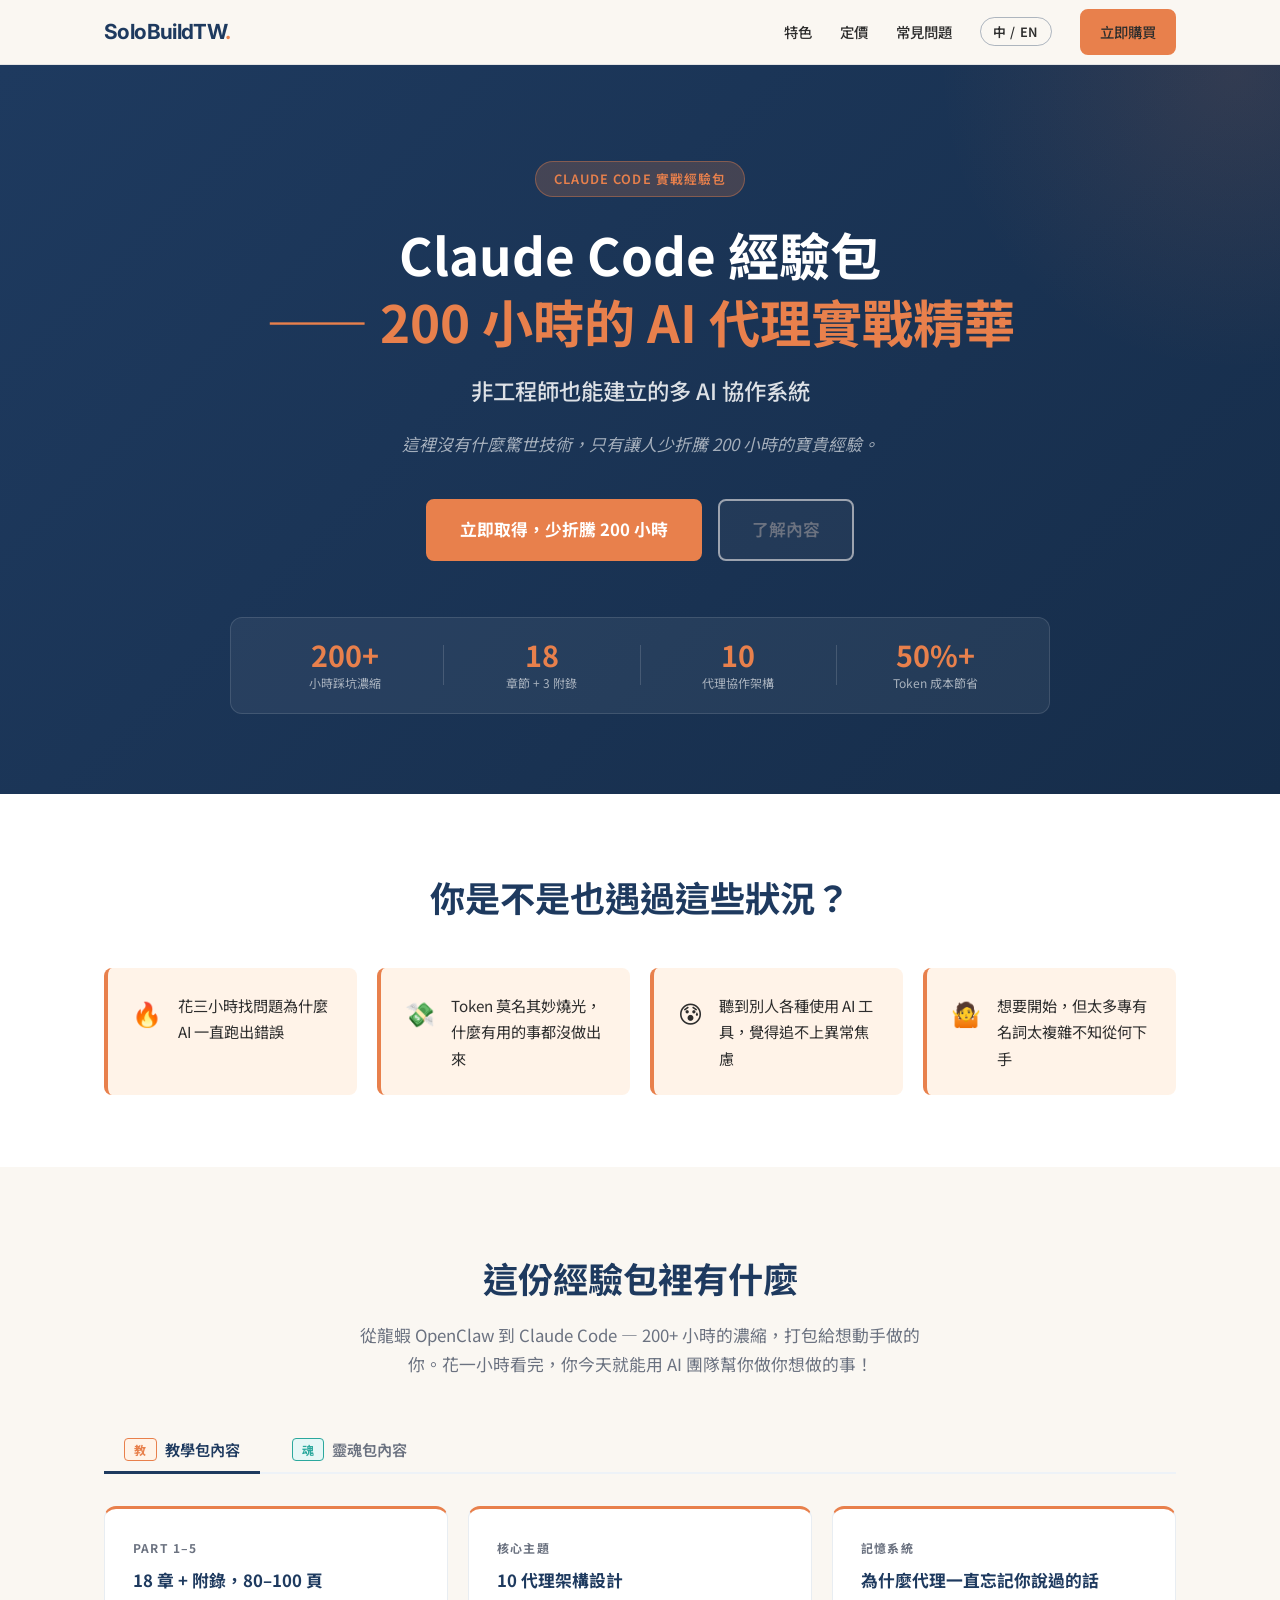
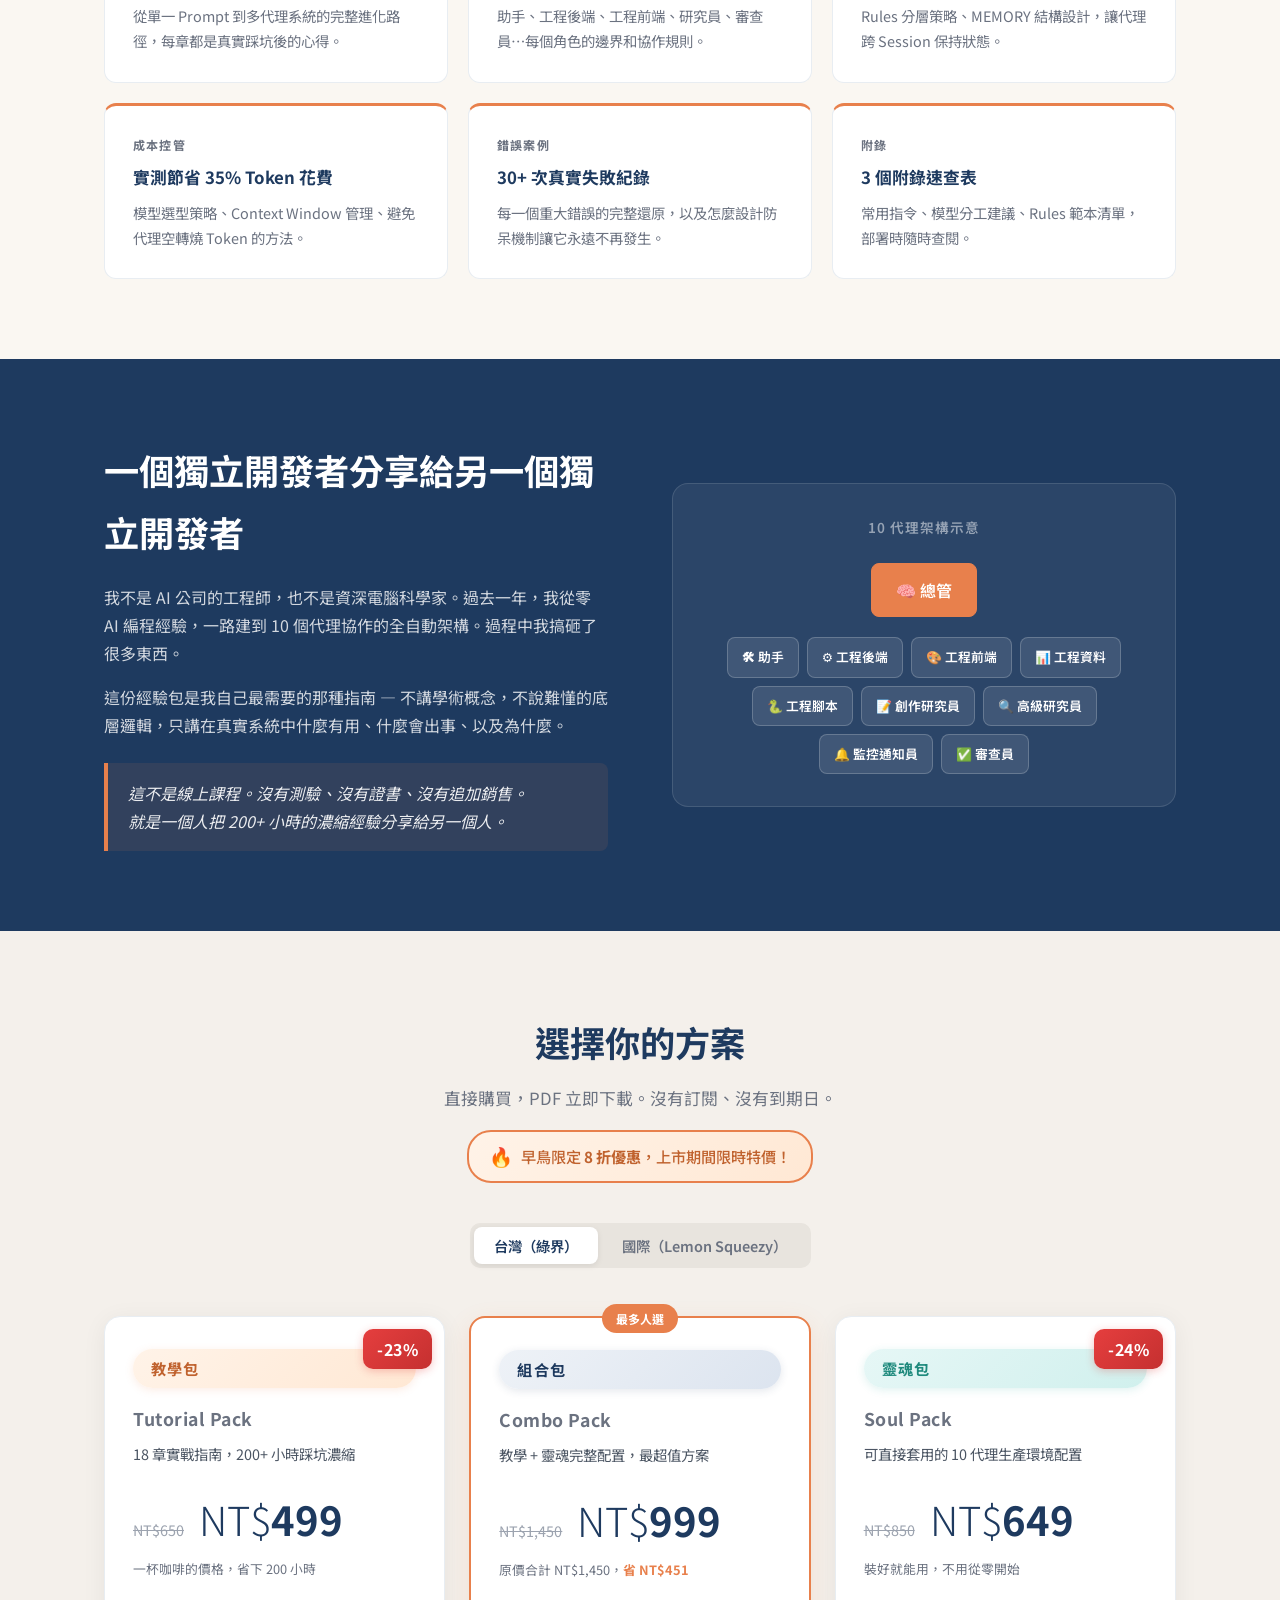
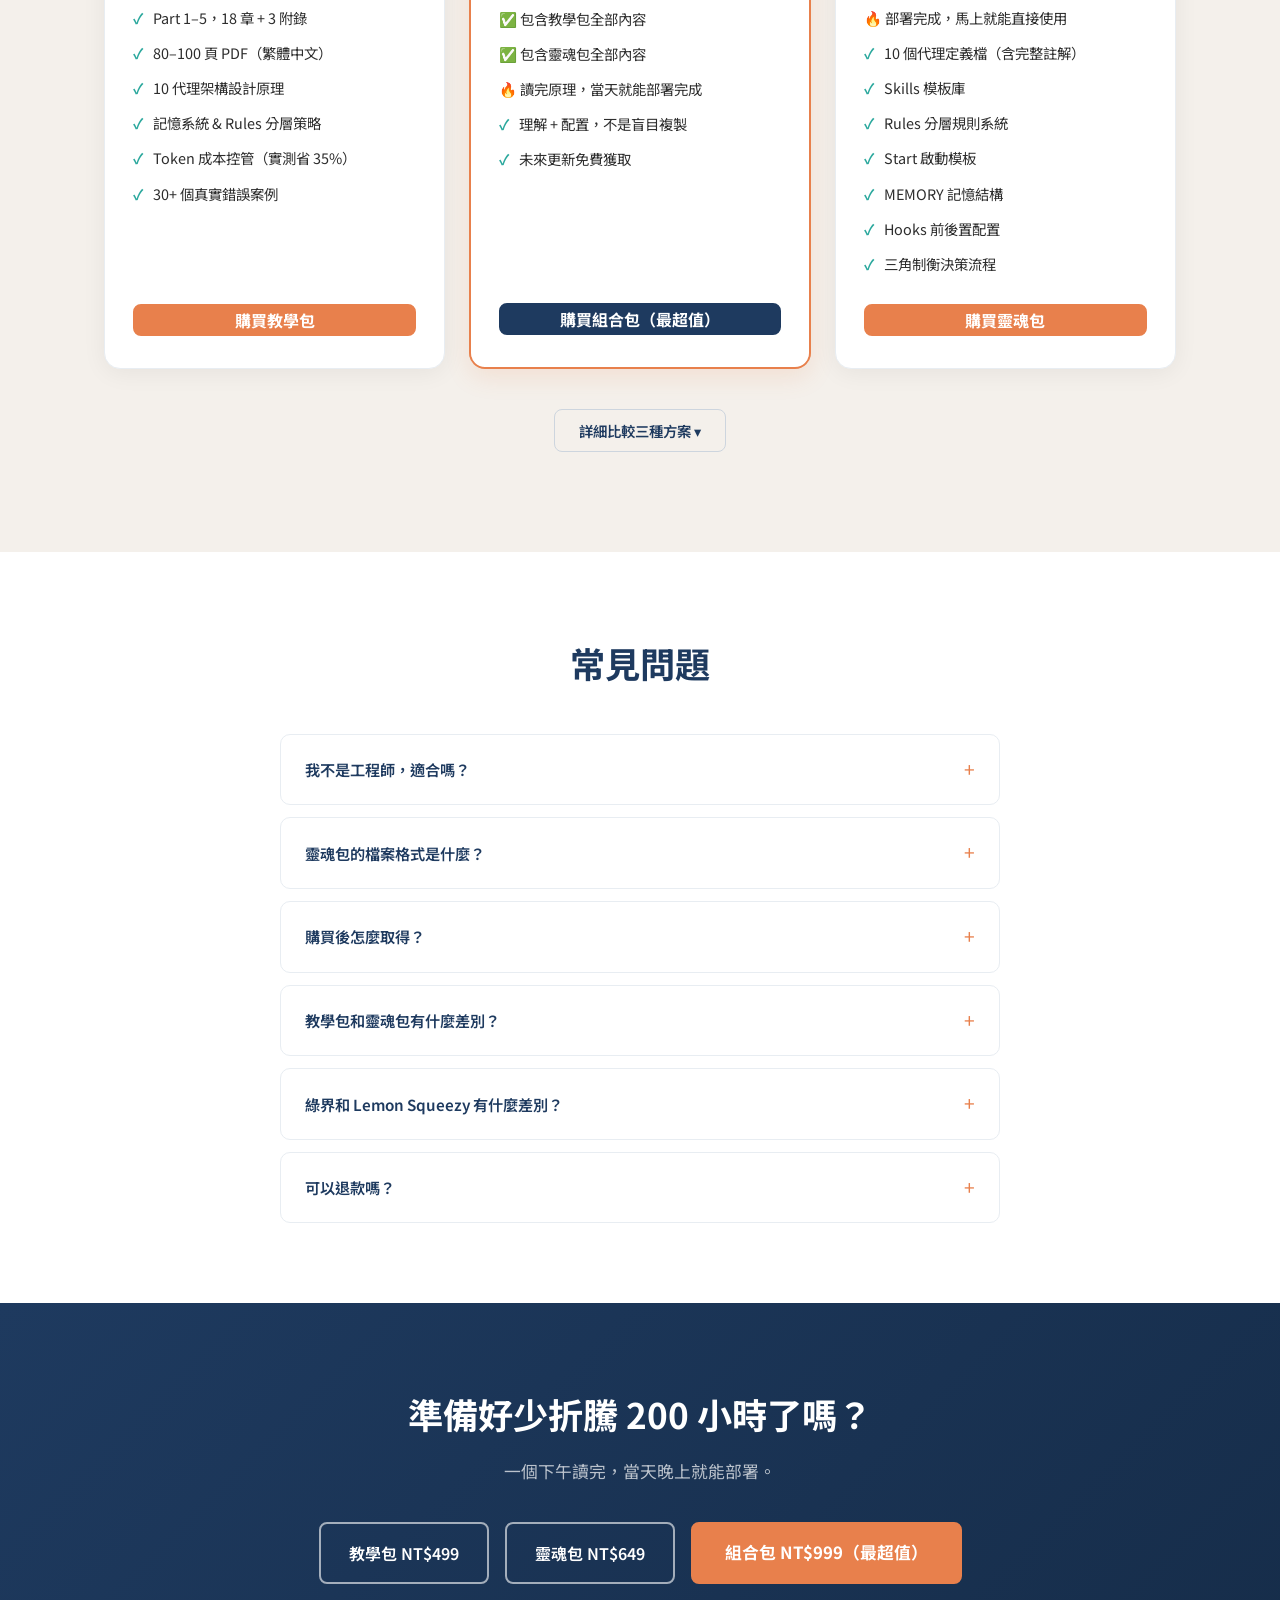
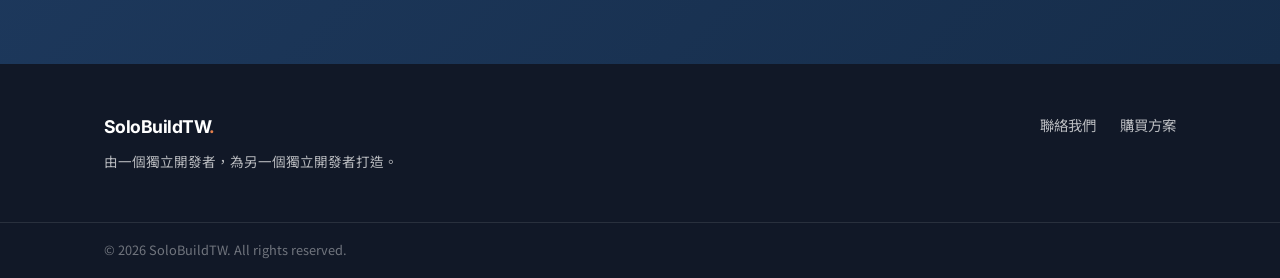
==== index.html @ 6298473a "feat: LP fixes - 10 agents arch, GA4 tracking, thank-you page, email update" ====
<!DOCTYPE html>
<html lang="zh-Hant">
<head>
  <meta charset="UTF-8" />
  <meta name="viewport" content="width=device-width, initial-scale=1.0" />
  <title>Claude Code 經驗包 — SoloBuildTW</title>
  <meta name="description" content="200 小時的 AI 代理實戰精華。非工程師也能建立 10 代理協作系統。早鳥限定：教學包 NT$499 / 靈魂包 NT$649 / 組合包 NT$999。" />
  <meta property="og:title" content="Claude Code 經驗包 — SoloBuildTW" />
  <meta property="og:description" content="200 小時的 AI 代理實戰精華。非工程師也能建立 10 代理協作系統。" />
  <meta property="og:type" content="website" />
  <meta property="og:url" content="https://solobuildtw.github.io/" />
  <meta property="og:locale" content="zh_TW" />
  <link rel="icon" href="data:image/svg+xml,<svg xmlns=%22http://www.w3.org/2000/svg%22 viewBox=%220 0 100 100%22><text y=%22.9em%22 font-size=%2290%22>🧠</text></svg>" />
  <link rel="preconnect" href="https://fonts.googleapis.com" />
  <link rel="preconnect" href="https://fonts.gstatic.com" crossorigin />
  <link href="https://fonts.googleapis.com/css2?family=Noto+Sans+TC:wght@300;400;500;700&family=Inter:wght@400;600;700&display=swap" rel="stylesheet" />
  <link rel="stylesheet" href="style.css" />
  <!-- Google tag (gtag.js) -->
  <script async src="https://www.googletagmanager.com/gtag/js?id=G-MFM38NPEGE"></script>
  <script>
    window.dataLayer = window.dataLayer || [];
    function gtag(){dataLayer.push(arguments);}
    gtag('js', new Date());
    gtag('config', 'G-MFM38NPEGE');
  </script>
</head>
<body>

  <!-- ========== HEADER / NAV ========== -->
  <header class="site-header">
    <div class="container header-inner">
      <a href="#" class="brand-logo">SoloBuildTW</a>
      <nav class="header-nav">
        <a href="#features" data-zh="特色" data-en="Features">特色</a>
        <a href="#pricing" data-zh="定價" data-en="Pricing">定價</a>
        <a href="#faq" data-zh="常見問題" data-en="FAQ">常見問題</a>
        <button class="lang-toggle" data-lang="zh" aria-label="切換語言">中 / EN</button>
        <a href="#pricing" class="btn btn-primary btn-sm" data-zh="立即購買" data-en="Buy Now">立即購買</a>
      </nav>
      <button class="mobile-menu-toggle" aria-label="開啟選單">&#9776;</button>
    </div>
  </header>

  <!-- ========== HERO ========== -->
  <section class="hero">
    <div class="container hero-inner">
      <div class="hero-badge" data-zh="Claude Code 實戰經驗包" data-en="Claude Code Experience Pack">Claude Code 實戰經驗包</div>
      <h1 class="hero-title">
        <span data-zh="Claude Code 經驗包" data-en="Claude Code Experience Pack">Claude Code 經驗包</span><br />
        <span class="accent" data-zh="——&nbsp;200 小時的 AI 代理實戰精華" data-en="——&nbsp;200 Hours of AI Agent Battle-Tested Wisdom">——&nbsp;200 小時的 AI 代理實戰精華</span>
      </h1>
      <p class="hero-subtitle" data-zh="非工程師也能建立的多 AI 協作系統" data-en="Multi-AI Collaboration System Anyone Can Build">非工程師也能建立的多 AI 協作系統</p>
      <p class="hero-tagline">
        <span data-zh-html="這裡沒有什麼驚世技術，<br class=&quot;hide-desktop&quot; />只有讓人少折騰 200 小時的寶貴經驗。" data-en-html="No rocket science here — just 200+ hours of hard-won experience so you don't have to repeat my mistakes.">這裡沒有什麼驚世技術，<br class="hide-desktop" />只有讓人少折騰 200 小時的寶貴經驗。</span>
      </p>
      <div class="hero-cta-group">
        <a href="#pricing" class="btn btn-primary btn-lg" data-zh="立即取得，少折騰 200 小時" data-en="Get It Now, Save 200 Hours">立即取得，少折騰 200 小時</a>
        <a href="#features" class="btn btn-outline btn-lg" data-zh="了解內容" data-en="Learn More">了解內容</a>
      </div>
      <div class="hero-social-proof">
        <div class="stat-item"><span class="stat-num">200+</span><span class="stat-label" data-zh="小時踩坑濃縮" data-en="Hours of Hard-Won Experience">小時踩坑濃縮</span></div>
        <div class="stat-divider"></div>
        <div class="stat-item"><span class="stat-num">18</span><span class="stat-label" data-zh="章節 + 3 附錄" data-en="Chapters + 3 Appendices">章節 + 3 附錄</span></div>
        <div class="stat-divider"></div>
        <div class="stat-item"><span class="stat-num">10</span><span class="stat-label" data-zh="代理協作架構" data-en="Agent Collaboration Architecture">代理協作架構</span></div>
        <div class="stat-divider"></div>
        <div class="stat-item"><span class="stat-num">50%+</span><span class="stat-label" data-zh="Token 成本節省" data-en="Token Cost Savings">Token 成本節省</span></div>
      </div>
    </div>
  </section>

  <!-- ========== PAIN POINTS ========== -->
  <section class="pain-points">
    <div class="container">
      <h2 class="section-title" data-zh="你是不是也遇過這些狀況？" data-en="Sound familiar?">你是不是也遇過這些狀況？</h2>
      <div class="pain-grid">
        <div class="pain-card">
          <div class="pain-icon">🔥</div>
          <p data-zh="花三小時找問題為什麼 AI 一直跑出錯誤" data-en="Spent 3 hours debugging why AI keeps throwing errors">花三小時找問題為什麼 AI 一直跑出錯誤</p>
        </div>
        <div class="pain-card">
          <div class="pain-icon">💸</div>
          <p data-zh="Token 莫名其妙燒光，什麼有用的事都沒做出來" data-en="Burned through tokens with nothing useful to show for it">Token 莫名其妙燒光，什麼有用的事都沒做出來</p>
        </div>
        <div class="pain-card">
          <div class="pain-icon">😰</div>
          <p data-zh="聽到別人各種使用 AI 工具，覺得追不上異常焦慮" data-en="Seeing everyone using AI tools and feeling anxiously left behind">聽到別人各種使用 AI 工具，覺得追不上異常焦慮</p>
        </div>
        <div class="pain-card">
          <div class="pain-icon">🤷</div>
          <p data-zh="想要開始，但太多專有名詞太複雜不知從何下手" data-en="Want to start, but too many jargons — don't know where to begin">想要開始，但太多專有名詞太複雜不知從何下手</p>
        </div>
      </div>
    </div>
  </section>

  <!-- ========== FEATURES ========== -->
  <section class="features" id="features">
    <div class="container">
      <div class="section-header">
        <h2 class="section-title" data-zh="這份經驗包裡有什麼" data-en="What's Inside">這份經驗包裡有什麼</h2>
        <p class="section-desc">
          <span data-zh-html="從龍蝦 OpenClaw 到 Claude Code — 200+ 小時的濃縮，打包給想動手做的你。花一小時看完，你今天就能用 AI 團隊幫你做你想做的事！" data-en-html="From OpenClaw to Claude Code — 200+ hours condensed for builders like you. Read it in an hour, deploy your AI team today!">從龍蝦 OpenClaw 到 Claude Code — 200+ 小時的濃縮，打包給想動手做的你。花一小時看完，你今天就能用 AI 團隊幫你做你想做的事！</span>
        </p>
      </div>

      <div class="features-tabs">
        <div class="tab-nav">
          <button class="tab-btn active" data-tab="tutorial">
            <span class="tag tag-tutorial" data-zh="教" data-en="T">教</span> <span data-zh="教學包內容" data-en="Tutorial Pack Contents">教學包內容</span>
          </button>
          <button class="tab-btn" data-tab="soul">
            <span class="tag tag-soul" data-zh="魂" data-en="S">魂</span> <span data-zh="靈魂包內容" data-en="Soul Pack Contents">靈魂包內容</span>
          </button>
        </div>

        <div class="tab-content active" id="tab-tutorial">
          <div class="features-grid">
            <div class="feature-card">
              <div class="feature-num" data-zh="Part 1–5" data-en="Part 1–5">Part 1–5</div>
              <h3 data-zh="18 章 + 附錄，80–100 頁" data-en="18 Chapters + Appendices, 80–100 Pages">18 章 + 附錄，80–100 頁</h3>
              <p data-zh="從單一 Prompt 到多代理系統的完整進化路徑，每章都是真實踩坑後的心得。" data-en="Complete evolution from single prompts to multi-agent systems. Every chapter is a real lesson learned.">從單一 Prompt 到多代理系統的完整進化路徑，每章都是真實踩坑後的心得。</p>
            </div>
            <div class="feature-card">
              <div class="feature-num" data-zh="核心主題" data-en="Core Topic">核心主題</div>
              <h3 data-zh="10 代理架構設計" data-en="10-Agent Architecture Design">10 代理架構設計</h3>
              <p data-zh="助手、工程後端、工程前端、研究員、審查員⋯每個角色的邊界和協作規則。" data-en="Assistant, Backend Engineer, Frontend Engineer, Researcher, Reviewer… clear boundaries and collaboration rules for each role.">助手、工程後端、工程前端、研究員、審查員⋯每個角色的邊界和協作規則。</p>
            </div>
            <div class="feature-card">
              <div class="feature-num" data-zh="記憶系統" data-en="Memory System">記憶系統</div>
              <h3 data-zh="為什麼代理一直忘記你說過的話" data-en="Why Your Agent Keeps Forgetting What You Said">為什麼代理一直忘記你說過的話</h3>
              <p data-zh="Rules 分層策略、MEMORY 結構設計，讓代理跨 Session 保持狀態。" data-en="Layered Rules strategy and MEMORY structure design for cross-session state persistence.">Rules 分層策略、MEMORY 結構設計，讓代理跨 Session 保持狀態。</p>
            </div>
            <div class="feature-card">
              <div class="feature-num" data-zh="成本控管" data-en="Cost Control">成本控管</div>
              <h3 data-zh="實測節省 35% Token 花費" data-en="Tested: 35% Token Cost Reduction">實測節省 35% Token 花費</h3>
              <p data-zh="模型選型策略、Context Window 管理、避免代理空轉燒 Token 的方法。" data-en="Model selection strategy, Context Window management, and preventing idle token burn.">模型選型策略、Context Window 管理、避免代理空轉燒 Token 的方法。</p>
            </div>
            <div class="feature-card">
              <div class="feature-num" data-zh="錯誤案例" data-en="Error Cases">錯誤案例</div>
              <h3 data-zh="30+ 次真實失敗紀錄" data-en="30+ Real Failure Records">30+ 次真實失敗紀錄</h3>
              <p data-zh="每一個重大錯誤的完整還原，以及怎麼設計防呆機制讓它永遠不再發生。" data-en="Full reconstruction of every major mistake, plus foolproof mechanisms to prevent recurrence.">每一個重大錯誤的完整還原，以及怎麼設計防呆機制讓它永遠不再發生。</p>
            </div>
            <div class="feature-card">
              <div class="feature-num" data-zh="附錄" data-en="Appendices">附錄</div>
              <h3 data-zh="3 個附錄速查表" data-en="3 Quick-Reference Appendices">3 個附錄速查表</h3>
              <p data-zh="常用指令、模型分工建議、Rules 範本清單，部署時隨時查閱。" data-en="Common commands, model assignment tips, Rules template list — ready to reference during deployment.">常用指令、模型分工建議、Rules 範本清單，部署時隨時查閱。</p>
            </div>
          </div>
        </div>

        <div class="tab-content" id="tab-soul">
          <div class="features-grid">
            <div class="feature-card soul">
              <div class="feature-num" data-zh="代理定義" data-en="Agent Definitions">代理定義</div>
              <h3 data-zh="10 個專業代理配置檔" data-en="10 Professional Agent Configs">10 個專業代理配置檔</h3>
              <p data-zh="明確的角色、邊界、協作規則。每個檔案都有「為什麼這樣設」的完整註解。" data-en="Clear roles, boundaries, and collaboration rules. Every file includes full annotations explaining design decisions.">明確的角色、邊界、協作規則。每個檔案都有「為什麼這樣設」的完整註解。</p>
            </div>
            <div class="feature-card soul">
              <div class="feature-num" data-zh="Skills 庫" data-en="Skills Library">Skills 庫</div>
              <h3 data-zh="可重用的技能模板" data-en="Reusable Skill Templates">可重用的技能模板</h3>
              <p data-zh="涵蓋常見工作流程的 Skills 範本，複製後根據需求修改即可。" data-en="Workflow skill templates you can copy and customize for your needs.">涵蓋常見工作流程的 Skills 範本，複製後根據需求修改即可。</p>
            </div>
            <div class="feature-card soul">
              <div class="feature-num" data-zh="Rules 系統" data-en="Rules System">Rules 系統</div>
              <h3 data-zh="分層規則防呆架構" data-en="Layered Foolproof Rule Architecture">分層規則防呆架構</h3>
              <p data-zh="通用規則 + 語言專用規則的分層設計，預防你還沒犯過的錯誤。" data-en="Universal + language-specific layered rules that prevent mistakes you haven't made yet.">通用規則 + 語言專用規則的分層設計，預防你還沒犯過的錯誤。</p>
            </div>
            <div class="feature-card soul">
              <div class="feature-num" data-zh="Start 模板" data-en="Start Template">Start 模板</div>
              <h3 data-zh="一句話喚醒回憶" data-en="One Line to Wake Up Memory">一句話喚醒回憶</h3>
              <p data-zh="讓整個代理系統從第一則訊息就正確運行的啟動模板。" data-en="A startup template that gets your entire agent system running correctly from message one.">讓整個代理系統從第一則訊息就正確運行的啟動模板。</p>
            </div>
            <div class="feature-card soul">
              <div class="feature-num" data-zh="MEMORY" data-en="MEMORY">MEMORY</div>
              <h3 data-zh="持久記憶結構" data-en="Persistent Memory Structure">持久記憶結構</h3>
              <p data-zh="給代理跨 Session 持久記憶，又不撐爆 Context Window 的完整方案。" data-en="A complete solution for cross-session persistent memory without blowing up the Context Window.">給代理跨 Session 持久記憶，又不撐爆 Context Window 的完整方案。</p>
            </div>
            <div class="feature-card soul">
              <div class="feature-num" data-zh="三角制衡" data-en="Triangle Check">三角制衡</div>
              <h3 data-zh="3 代理商業決策流程" data-en="3-Agent Business Decision Process">3 代理商業決策流程</h3>
              <p data-zh="企劃員 → 評論員 → 決策員的制衡系統，降低決策遺漏率達 63%。" data-en="Planner → Critic → Decider check-and-balance system, reducing decision oversight gaps by 63%.">企劃員 → 評論員 → 決策員的制衡系統，降低決策遺漏率達 63%。</p>
            </div>
          </div>
        </div>
      </div>
    </div>
  </section>

  <!-- ========== STORY / TRUST ========== -->
  <section class="story">
    <div class="container story-inner">
      <div class="story-content">
        <h2 class="section-title" data-zh="一個獨立開發者分享給另一個獨立開發者" data-en="From One Solo Builder to Another">一個獨立開發者分享給另一個獨立開發者</h2>
        <p data-zh="我不是 AI 公司的工程師，也不是資深電腦科學家。過去一年，我從零 AI 編程經驗，一路建到 10 個代理協作的全自動架構。過程中我搞砸了很多東西。" data-en="I'm not an AI company engineer or a senior computer scientist. Over the past year, I went from zero AI coding experience to building a fully automated 10-agent collaboration system. I messed up a lot along the way.">我不是 AI 公司的工程師，也不是資深電腦科學家。過去一年，我從零 AI 編程經驗，一路建到 10 個代理協作的全自動架構。過程中我搞砸了很多東西。</p>
        <p data-zh="這份經驗包是我自己最需要的那種指南 — 不講學術概念，不說難懂的底層邏輯，只講在真實系統中什麼有用、什麼會出事、以及為什麼。" data-en="This experience pack is the guide I wished I had — no academic theory, no complex abstractions, just what works in real systems, what breaks, and why.">這份經驗包是我自己最需要的那種指南 — 不講學術概念，不說難懂的底層邏輯，只講在真實系統中什麼有用、什麼會出事、以及為什麼。</p>
        <blockquote class="story-quote">
          <span data-zh-html="這不是線上課程。沒有測驗、沒有證書、沒有追加銷售。<br />就是一個人把 200+ 小時的濃縮經驗分享給另一個人。" data-en-html="This isn't an online course. No quizzes, no certificates, no upsells.<br />Just one person sharing 200+ hours of condensed experience with another.">這不是線上課程。沒有測驗、沒有證書、沒有追加銷售。<br />就是一個人把 200+ 小時的濃縮經驗分享給另一個人。</span>
        </blockquote>
      </div>
      <div class="story-visual">
        <div class="arch-diagram">
          <div class="arch-title" data-zh="10 代理架構示意" data-en="10-Agent Architecture">10 代理架構示意</div>
          <div class="arch-nodes">
            <div class="arch-node center">🧠 <span data-zh="總管" data-en="Manager">總管</span></div>
            <div class="arch-ring">
              <div class="arch-node small">🛠 <span data-zh="助手" data-en="Assistant">助手</span></div>
              <div class="arch-node small">⚙️ <span data-zh="工程後端" data-en="Backend Engineer">工程後端</span></div>
              <div class="arch-node small">🎨 <span data-zh="工程前端" data-en="Frontend Engineer">工程前端</span></div>
              <div class="arch-node small">📊 <span data-zh="工程資料" data-en="Data Engineer">工程資料</span></div>
              <div class="arch-node small">🐍 <span data-zh="工程腳本" data-en="Script Engineer">工程腳本</span></div>
              <div class="arch-node small">📝 <span data-zh="創作研究員" data-en="Creative Researcher">創作研究員</span></div>
              <div class="arch-node small">🔍 <span data-zh="高級研究員" data-en="Senior Researcher">高級研究員</span></div>
              <div class="arch-node small">🔔 <span data-zh="監控通知員" data-en="Monitor">監控通知員</span></div>
              <div class="arch-node small">✅ <span data-zh="審查員" data-en="Reviewer">審查員</span></div>
            </div>
          </div>
        </div>
      </div>
    </div>
  </section>

  <!-- ========== PRICING ========== -->
  <section class="pricing" id="pricing">
    <div class="container">
      <div class="section-header">
        <h2 class="section-title" data-zh="選擇你的方案" data-en="Choose Your Plan">選擇你的方案</h2>
        <p class="section-desc" data-zh="直接購買，PDF 立即下載。沒有訂閱、沒有到期日。" data-en="Buy once, download instantly. No subscriptions, no expiration.">直接購買，PDF 立即下載。沒有訂閱、沒有到期日。</p>

        <!-- Promo Banner -->
        <div class="promo-banner">
          <span class="promo-icon">🔥</span>
          <span class="promo-text">
            <span data-zh="早鳥限定" data-en="Early Bird">早鳥限定</span>
            <strong data-zh="8 折優惠" data-en="20% OFF">8 折優惠</strong><span data-zh="，上市期間限時特價！" data-en=" — Limited-time launch pricing!">，上市期間限時特價！</span>
          </span>
        </div>

        <div class="platform-toggle">
          <button class="platform-btn active" data-platform="tw" data-zh="台灣（綠界）" data-en="Taiwan (ECPay)">台灣（綠界）</button>
          <button class="platform-btn" data-platform="intl" data-zh="國際（Lemon Squeezy）" data-en="International (Lemon Squeezy)">國際（Lemon Squeezy）</button>
        </div>
      </div>

      <div class="pricing-grid">

        <!-- Teaching Pack -->
        <div class="pricing-card" id="buy-teaching" data-product="teaching">
          <div class="discount-badge">-23%</div>
          <div class="pricing-tag tag-tutorial" data-zh="教學包" data-en="Tutorial Pack">教學包</div>
          <h3 class="pricing-name">Tutorial Pack</h3>
          <p class="pricing-desc" data-zh="18 章實戰指南，200+ 小時踩坑濃縮" data-en="18-chapter field guide, 200+ hours of hard-won experience">18 章實戰指南，200+ 小時踩坑濃縮</p>
          <div class="pricing-price">
            <span class="price-tw">
              <span class="price-original-strike">NT$650</span>
              NT$<strong>499</strong>
            </span>
            <span class="price-intl hidden">
              <span class="price-original-strike">$24</span>
              USD <strong>$19</strong>
            </span>
          </div>
          <div class="pricing-original">
            <span class="orig-tw" data-zh="一杯咖啡的價格，省下 200 小時" data-en="Price of a coffee, saves 200 hours">一杯咖啡的價格，省下 200 小時</span>
            <span class="orig-intl hidden" data-zh="一杯咖啡的價格，省下 200 小時" data-en="Price of a coffee, saves 200 hours">Price of a coffee, saves 200 hours</span>
          </div>
          <ul class="pricing-features">
            <li data-zh="Part 1–5，18 章 + 3 附錄" data-en="Part 1–5, 18 Chapters + 3 Appendices">Part 1–5，18 章 + 3 附錄</li>
            <li data-zh="80–100 頁 PDF（繁體中文）" data-en="80–100 Page PDF (Traditional Chinese)">80–100 頁 PDF（繁體中文）</li>
            <li data-zh="10 代理架構設計原理" data-en="10-Agent Architecture Design Principles">10 代理架構設計原理</li>
            <li data-zh="記憶系統 &amp; Rules 分層策略" data-en="Memory System &amp; Layered Rules Strategy">記憶系統 &amp; Rules 分層策略</li>
            <li data-zh="Token 成本控管（實測省 35%）" data-en="Token Cost Control (Tested: 35% Savings)">Token 成本控管（實測省 35%）</li>
            <li data-zh="30+ 個真實錯誤案例" data-en="30+ Real Error Case Studies">30+ 個真實錯誤案例</li>
          </ul>
          <a href="https://p.ecpay.com.tw/51206E4" class="btn btn-primary btn-full" data-zh="購買教學包" data-en="Buy Tutorial Pack" data-href-tw="https://p.ecpay.com.tw/51206E4" data-href-intl="https://solobuild.lemonsqueezy.com/checkout/buy/387dbd23-83d0-4cd4-82db-063989bbfb29">購買教學包</a>
        </div>

        <!-- Combo Pack（中間，最多人選） -->
        <div class="pricing-card combo" id="buy-combo" data-product="combo">
          <div class="featured-badge combo-badge" data-zh="最多人選" data-en="Most Popular">最多人選</div>
          <!-- 組合包不放 -20% badge，已有最多人選 -->
          <div class="pricing-tag tag-combo" data-zh="組合包" data-en="Combo Pack">組合包</div>
          <h3 class="pricing-name">Combo Pack</h3>
          <p class="pricing-desc" data-zh="教學 + 靈魂完整配置，最超值方案" data-en="Tutorial + Soul complete setup, best value">教學 + 靈魂完整配置，最超值方案</p>
          <div class="pricing-price">
            <span class="price-tw">
              <span class="price-original-strike">NT$1,450</span>
              NT$<strong>999</strong>
            </span>
            <span class="price-intl hidden">
              <span class="price-original-strike">$47</span>
              USD <strong>$37.50</strong>
            </span>
          </div>
          <div class="pricing-original">
            <span class="orig-tw"><span data-zh="原價合計" data-en="Originally">原價合計</span> NT$1,450，<strong class="savings"><span data-zh="省" data-en="Save">省</span> NT$451</strong></span>
            <span class="orig-intl hidden">Originally $47, <strong class="savings">Save $9.50</strong></span>
          </div>
          <ul class="pricing-features">
            <li class="no-check">✅ <span data-zh="包含教學包全部內容" data-en="Includes all Tutorial Pack content">包含教學包全部內容</span></li>
            <li class="no-check">✅ <span data-zh="包含靈魂包全部內容" data-en="Includes all Soul Pack content">包含靈魂包全部內容</span></li>
            <li class="no-check">🔥 <span data-zh="讀完原理，當天就能部署完成" data-en="Read the theory, deploy the same day">讀完原理，當天就能部署完成</span></li>
            <li data-zh="理解 + 配置，不是盲目複製" data-en="Understand + configure, not blindly copy">理解 + 配置，不是盲目複製</li>
            <li data-zh="未來更新免費獲取" data-en="Free future updates">未來更新免費獲取</li>
          </ul>
          <a href="https://p.ecpay.com.tw/17A2E06" class="btn btn-combo btn-full" data-zh="購買組合包（最超值）" data-en="Buy Combo Pack (Best Value)" data-href-tw="https://p.ecpay.com.tw/17A2E06" data-href-intl="https://solobuild.lemonsqueezy.com/checkout/buy/0a7a320a-da27-44d8-b938-8df8a17ee3ef">購買組合包（最超值）</a>
        </div>

        <!-- Soul Pack -->
        <div class="pricing-card" id="buy-soul" data-product="soul">
          <div class="discount-badge">-24%</div>
          <div class="pricing-tag tag-soul" data-zh="靈魂包" data-en="Soul Pack">靈魂包</div>
          <h3 class="pricing-name">Soul Pack</h3>
          <p class="pricing-desc" data-zh="可直接套用的 10 代理生產環境配置" data-en="Production-ready 10-agent configuration, deploy instantly">可直接套用的 10 代理生產環境配置</p>
          <div class="pricing-price">
            <span class="price-tw">
              <span class="price-original-strike">NT$850</span>
              NT$<strong>649</strong>
            </span>
            <span class="price-intl hidden">
              <span class="price-original-strike">$31</span>
              USD <strong>$25</strong>
            </span>
          </div>
          <div class="pricing-original">
            <span class="orig-tw" data-zh="裝好就能用，不用從零開始" data-en="Ready to use, no setup from scratch">裝好就能用，不用從零開始</span>
            <span class="orig-intl hidden" data-zh="裝好就能用，不用從零開始" data-en="Ready to use, no setup from scratch">Ready to use, no setup from scratch</span>
          </div>
          <ul class="pricing-features">
            <li class="no-check">🔥 <span data-zh="部署完成，馬上就能直接使用" data-en="Deploy and start using immediately">部署完成，馬上就能直接使用</span></li>
            <li data-zh="10 個代理定義檔（含完整註解）" data-en="10 Agent Definition Files (Fully Annotated)">10 個代理定義檔（含完整註解）</li>
            <li data-zh="Skills 模板庫" data-en="Skills Template Library">Skills 模板庫</li>
            <li data-zh="Rules 分層規則系統" data-en="Layered Rules System">Rules 分層規則系統</li>
            <li data-zh="Start 啟動模板" data-en="Start Template">Start 啟動模板</li>
            <li data-zh="MEMORY 記憶結構" data-en="MEMORY Structure">MEMORY 記憶結構</li>
            <li data-zh="Hooks 前後置配置" data-en="Hooks Pre/Post Configuration">Hooks 前後置配置</li>
            <li data-zh="三角制衡決策流程" data-en="Triangle Check Decision Process">三角制衡決策流程</li>
          </ul>
          <a href="https://p.ecpay.com.tw/D1FD91F" class="btn btn-primary btn-full" data-zh="購買靈魂包" data-en="Buy Soul Pack" data-href-tw="https://p.ecpay.com.tw/D1FD91F" data-href-intl="https://solobuild.lemonsqueezy.com/checkout/buy/6b021c97-5a28-4057-af77-5268419c23f9">購買靈魂包</a>
        </div>

      </div>

      <!-- Compare table -->
      <div class="compare-wrap">
        <button class="compare-toggle" data-zh="詳細比較三種方案 ▾" data-en="Compare All Plans ▾">詳細比較三種方案 ▾</button>
        <table class="compare-table hidden">
          <thead>
            <tr>
              <th data-zh="內容" data-en="Content">內容</th>
              <th><span class="tag tag-tutorial" data-zh="教" data-en="T">教</span> <span data-zh="教學包" data-en="Tutorial">教學包</span></th>
              <th data-zh="組合包" data-en="Combo">組合包</th>
              <th><span class="tag tag-soul" data-zh="魂" data-en="S">魂</span> <span data-zh="靈魂包" data-en="Soul">靈魂包</span></th>
            </tr>
          </thead>
          <tbody>
            <tr><td data-zh="18 章 PDF 指南" data-en="18-Chapter PDF Guide">18 章 PDF 指南</td><td>✅</td><td>✅</td><td>—</td></tr>
            <tr><td data-zh="3 附錄速查表" data-en="3 Appendix Quick Refs">3 附錄速查表</td><td>✅</td><td>✅</td><td>—</td></tr>
            <tr><td data-zh="10 代理定義檔" data-en="10 Agent Definitions">10 代理定義檔</td><td>—</td><td>✅</td><td>✅</td></tr>
            <tr><td data-zh="Skills 模板庫" data-en="Skills Templates">Skills 模板庫</td><td>—</td><td>✅</td><td>✅</td></tr>
            <tr><td data-zh="Rules 規則系統" data-en="Rules System">Rules 規則系統</td><td>—</td><td>✅</td><td>✅</td></tr>
            <tr><td data-zh="Start 啟動模板" data-en="Start Template">Start 啟動模板</td><td>—</td><td>✅</td><td>✅</td></tr>
            <tr><td data-zh="MEMORY 記憶結構" data-en="MEMORY Structure">MEMORY 記憶結構</td><td>—</td><td>✅</td><td>✅</td></tr>
            <tr><td data-zh="Hooks 配置" data-en="Hooks Config">Hooks 配置</td><td>—</td><td>✅</td><td>✅</td></tr>
            <tr><td data-zh="三角制衡流程" data-en="Triangle Check Process">三角制衡流程</td><td>—</td><td>✅</td><td>✅</td></tr>
            <tr class="tr-price">
              <td data-zh="綠界定價" data-en="ECPay Pricing">綠界定價</td>
              <td>NT$<strong>499</strong></td>
              <td><strong>NT$999</strong></td>
              <td>NT$<strong>649</strong></td>
            </tr>
          </tbody>
        </table>
      </div>
    </div>
  </section>

  <!-- ========== FAQ ========== -->
  <section class="faq" id="faq">
    <div class="container">
      <h2 class="section-title" data-zh="常見問題" data-en="FAQ">常見問題</h2>
      <div class="faq-list">

        <details class="faq-item">
          <summary data-zh="我不是工程師，適合嗎？" data-en="I'm not an engineer. Is this for me?">我不是工程師，適合嗎？</summary>
          <p data-zh-html="適合。這份指南寫給「任何想動手做、但不知道怎麼開始」的人。<br />只要你用過 AI 工具或打算嘗試，就能從中獲益。" data-en-html="Yes. This guide is for anyone who wants to build but doesn't know where to start.<br />If you've used AI tools or plan to, you'll benefit.">適合。這份指南寫給「任何想動手做、但不知道怎麼開始」的人。<br />只要你用過 AI 工具或打算嘗試，就能從中獲益。</p>
        </details>

        <details class="faq-item">
          <summary data-zh="靈魂包的檔案格式是什麼？" data-en="What format are the Soul Pack files?">靈魂包的檔案格式是什麼？</summary>
          <p data-zh-html="在靈魂包資料夾開啟 Claude Code，大總管會自動問你名字、幫你安裝好一切。<br />不需要手動複製任何檔案，也不需要安裝額外工具。" data-en-html="Open Claude Code in the Soul Pack folder. The Manager will automatically ask your name and set everything up.<br />No manual copying, no extra tools needed.">在靈魂包資料夾開啟 Claude Code，大總管會自動問你名字、幫你安裝好一切。<br />不需要手動複製任何檔案，也不需要安裝額外工具。</p>
        </details>

        <details class="faq-item">
          <summary data-zh="購買後怎麼取得？" data-en="How do I get it after purchase?">購買後怎麼取得？</summary>
          <p data-zh-html="本站台灣付款使用綠界金流，國際付款使用 Lemon Squeezy。<br />購買後立即提供下載連結和寄送到你的 Email。" data-en-html="Taiwan payments via ECPay, international via Lemon Squeezy.<br />Download link provided immediately after payment, also sent to your email.">本站台灣付款使用綠界金流，國際付款使用 Lemon Squeezy。<br />購買後立即提供下載連結和寄送到你的 Email。</p>
        </details>

        <details class="faq-item">
          <summary data-zh="教學包和靈魂包有什麼差別？" data-en="What's the difference between Tutorial and Soul Pack?">教學包和靈魂包有什麼差別？</summary>
          <p data-zh-html="教學包是「知識」— 理解為什麼要這樣架構、各種決策背後的原因。<br />靈魂包是「工具」— 可以直接複製部署的配置檔案。<br />如果預算允許，組合包是最完整的選擇。" data-en-html="Tutorial Pack is &ldquo;knowledge&rdquo; — understand the architecture and reasoning behind every decision.<br />Soul Pack is &ldquo;tools&rdquo; — production-ready config files you can deploy immediately.<br />If budget allows, Combo Pack is the most complete choice.">教學包是「知識」— 理解為什麼要這樣架構、各種決策背後的原因。<br />靈魂包是「工具」— 可以直接複製部署的配置檔案。<br />如果預算允許，組合包是最完整的選擇。</p>
        </details>

        <details class="faq-item">
          <summary data-zh="綠界和 Lemon Squeezy 有什麼差別？" data-en="What's the difference between ECPay and Lemon Squeezy?">綠界和 Lemon Squeezy 有什麼差別？</summary>
          <p data-zh-html="內容完全相同。綠界適合台灣用戶，支援台灣信用卡和轉帳。<br />Lemon Squeezy 為國際版，以美元計價。" data-en-html="Identical content. ECPay supports Taiwan credit cards and bank transfer.<br />Lemon Squeezy is international, priced in USD.">內容完全相同。綠界適合台灣用戶，支援台灣信用卡和轉帳。<br />Lemon Squeezy 為國際版，以美元計價。</p>
        </details>

        <details class="faq-item">
          <summary data-zh="可以退款嗎？" data-en="Can I get a refund?">可以退款嗎？</summary>
          <p data-zh-html="數位商品購買後恕不退款。如果有任何問題，歡迎先透過 SoloBuildTW@gmail.com 聯繫。" data-en-html="Digital products are non-refundable. For any questions, please contact SoloBuildTW@gmail.com first.">數位商品購買後恕不退款。如果有任何問題，歡迎先透過 SoloBuildTW@gmail.com 聯繫。</p>
        </details>

      </div>
    </div>
  </section>

  <!-- ========== FINAL CTA ========== -->
  <section class="final-cta">
    <div class="container final-cta-inner">
      <h2 data-zh="準備好少折騰 200 小時了嗎？" data-en="Ready to Save 200 Hours of Trial and Error?">準備好少折騰 200 小時了嗎？</h2>
      <p data-zh="一個下午讀完，當天晚上就能部署。" data-en="Read in an afternoon, deploy by evening.">一個下午讀完，當天晚上就能部署。</p>
      <div class="final-cta-buttons">
        <a href="https://p.ecpay.com.tw/51206E4" class="btn btn-outline-light" data-zh="教學包 NT$499" data-en="Tutorial $19" data-href-tw="https://p.ecpay.com.tw/51206E4" data-href-intl="https://solobuild.lemonsqueezy.com/checkout/buy/387dbd23-83d0-4cd4-82db-063989bbfb29">教學包 NT$499</a>
        <a href="https://p.ecpay.com.tw/D1FD91F" class="btn btn-outline-light" data-zh="靈魂包 NT$649" data-en="Soul $25" data-href-tw="https://p.ecpay.com.tw/D1FD91F" data-href-intl="https://solobuild.lemonsqueezy.com/checkout/buy/6b021c97-5a28-4057-af77-5268419c23f9">靈魂包 NT$649</a>
        <a href="https://p.ecpay.com.tw/17A2E06" class="btn btn-primary-light" data-zh="組合包 NT$999（最超值）" data-en="Combo $37.50 (Best Value)" data-href-tw="https://p.ecpay.com.tw/17A2E06" data-href-intl="https://solobuild.lemonsqueezy.com/checkout/buy/0a7a320a-da27-44d8-b938-8df8a17ee3ef">組合包 NT$999（最超值）</a>
      </div>
    </div>
  </section>

  <!-- ========== FOOTER ========== -->
  <footer class="site-footer">
    <div class="container footer-inner">
      <div class="footer-brand">
        <span class="brand-logo">SoloBuildTW</span>
        <p data-zh="由一個獨立開發者，為另一個獨立開發者打造。" data-en="Built by a solo builder, for solo builders.">由一個獨立開發者，為另一個獨立開發者打造。</p>
      </div>
      <div class="footer-links">
        <a href="mailto:SoloBuildTW@gmail.com" data-zh="聯絡我們" data-en="Contact Us">聯絡我們</a>
        <a href="#pricing" data-zh="購買方案" data-en="Buy">購買方案</a>
      </div>
    </div>
    <div class="footer-bottom">
      <div class="container">
        <p>© 2026 SoloBuildTW. All rights reserved.</p>
      </div>
    </div>
  </footer>

  <script src="https://assets.lemonsqueezy.com/lemon.js" defer></script>
  <script src="main.js"></script>
</body>
</html>
---- style.css ----
/* ============================================================
   SoloBuildTW Landing Page — Style Sheet
   Color System:
     Deep Indigo:  #1E3A5F  (primary brand)
     Warm Orange:  #E8804C  (accent / CTA)
     Teal:         #2BA89D  (soul pack accent)
     Cream:        #FAF7F2  (background)
     Dark Text:    #2D2D2D
     Muted:        #6B7280
   ============================================================ */

/* ---------- Reset & Base ---------- */
*, *::before, *::after {
  box-sizing: border-box;
  margin: 0;
  padding: 0;
}

html {
  scroll-behavior: smooth;
  font-size: 16px;
}

body {
  font-family: 'Noto Sans TC', 'Inter', system-ui, sans-serif;
  background: #FAF7F2;
  color: #2D2D2D;
  line-height: 1.75;
  -webkit-font-smoothing: antialiased;
}

img { max-width: 100%; display: block; }

a { color: inherit; text-decoration: none; }

/* ---------- Utilities ---------- */
.container {
  max-width: 1120px;
  margin: 0 auto;
  padding: 0 24px;
}

.hidden { display: none !important; }
.hide-desktop { display: none; }

.btn {
  display: inline-flex;
  align-items: center;
  justify-content: center;
  gap: 8px;
  border: 2px solid transparent;
  border-radius: 8px;
  font-family: inherit;
  font-weight: 700;
  cursor: pointer;
  transition: all 0.2s ease;
  text-align: center;
  white-space: nowrap;
}

.btn-sm  { padding: 8px 18px;  font-size: 0.875rem; }
.btn-lg  { padding: 14px 32px; font-size: 1.05rem;  }
.btn-full { width: 100%; display: flex; }

.btn-primary {
  background: #E8804C;
  color: #fff;
  border-color: #E8804C;
}
.btn-primary:hover { background: #d46e3c; border-color: #d46e3c; transform: translateY(-1px); box-shadow: 0 4px 12px rgba(232,128,76,0.4); }

.btn-outline {
  background: rgba(107, 114, 128, 0.12);
  color: #6B7280;
  border: 2px solid #9CA3AF;
  font-weight: 600;
}
.btn-outline:hover { background: #6B7280; color: #fff; border-color: #6B7280; }

.btn-combo {
  background: #1E3A5F;
  color: #fff;
  border-color: #1E3A5F;
}
.btn-combo:hover { background: #162d4a; transform: translateY(-1px); box-shadow: 0 4px 12px rgba(30,58,95,0.3); }

.btn-primary-light {
  background: #E8804C;
  color: #fff;
  border-color: #E8804C;
  padding: 14px 32px;
  font-size: 1.05rem;
  border-radius: 8px;
  font-weight: 700;
}
.btn-primary-light:hover { background: #d46e3c; transform: translateY(-1px); }

.btn-outline-light {
  background: transparent;
  color: #fff;
  border: 2px solid rgba(255,255,255,0.6);
  padding: 14px 28px;
  font-size: 1rem;
  border-radius: 8px;
  font-weight: 600;
}
.btn-outline-light:hover { background: rgba(255,255,255,0.15); border-color: #fff; }

/* Tags */
.tag {
  display: inline-block;
  padding: 2px 9px;
  border-radius: 4px;
  font-size: 0.75rem;
  font-weight: 700;
  letter-spacing: 0.05em;
}
.tag-tutorial { background: #fff3e8; color: #E8804C; border: 1px solid #E8804C; }
.tag-soul     { background: #e6f7f6; color: #2BA89D; border: 1px solid #2BA89D; }
.tag-combo    { background: #eef2f7; color: #1E3A5F; border: 1px solid #1E3A5F; }

/* Section headings */
.section-header { text-align: center; margin-bottom: 48px; }
.section-title {
  font-size: clamp(1.6rem, 3vw, 2.2rem);
  font-weight: 700;
  color: #1E3A5F;
  margin-bottom: 12px;
}
.section-desc { color: #6B7280; max-width: 560px; margin: 0 auto; font-size: 1.05rem; }

/* ---------- Header ---------- */
.site-header {
  position: sticky;
  top: 0;
  z-index: 100;
  background: rgba(250,247,242,0.95);
  backdrop-filter: blur(8px);
  border-bottom: 1px solid rgba(30,58,95,0.1);
}
.header-inner {
  display: flex;
  align-items: center;
  justify-content: space-between;
  height: 64px;
}
.brand-logo {
  font-family: 'Inter', sans-serif;
  font-size: 1.3rem;
  font-weight: 700;
  color: #1E3A5F;
  letter-spacing: -0.03em;
}
.brand-logo::after { content: '.'; color: #E8804C; }

.header-nav { display: flex; align-items: center; gap: 28px; }
.header-nav a { color: #2D2D2D; font-size: 0.9rem; font-weight: 500; }
.header-nav a:not(.btn):hover { color: #E8804C; }

.mobile-menu-toggle { display: none; background: none; border: none; font-size: 1.4rem; cursor: pointer; color: #1E3A5F; }

/* Language toggle button */
.lang-toggle {
  background: transparent;
  border: 1px solid rgba(30,58,95,0.35);
  color: #2D2D2D;
  padding: 4px 12px;
  border-radius: 16px;
  font-size: 0.8rem;
  font-weight: 600;
  cursor: pointer;
  transition: all 0.2s;
  letter-spacing: 0.05em;
  font-family: inherit;
}
.lang-toggle:hover {
  background: rgba(30,58,95,0.08);
  border-color: #1E3A5F;
}
.lang-toggle.active-en {
  background: #E8804C;
  border-color: #E8804C;
  color: #fff;
}

/* ---------- Hero ---------- */
.hero {
  background: linear-gradient(135deg, #1E3A5F 0%, #162d4a 100%);
  color: #fff;
  padding: 96px 0 80px;
  text-align: center;
  position: relative;
  overflow: hidden;
}
.hero::before {
  content: '';
  position: absolute;
  top: -40%;
  right: -20%;
  width: 600px;
  height: 600px;
  border-radius: 50%;
  background: radial-gradient(circle, rgba(232,128,76,0.12) 0%, transparent 70%);
  pointer-events: none;
}

.hero-badge {
  display: inline-block;
  background: rgba(232,128,76,0.2);
  color: #E8804C;
  border: 1px solid rgba(232,128,76,0.4);
  border-radius: 999px;
  padding: 6px 18px;
  font-size: 0.8rem;
  font-weight: 600;
  letter-spacing: 0.08em;
  margin-bottom: 24px;
  text-transform: uppercase;
}

.hero-title {
  font-size: clamp(2rem, 5vw, 3.2rem);
  font-weight: 700;
  line-height: 1.3;
  margin-bottom: 16px;
}
.hero-title .accent { color: #E8804C; }

.hero-subtitle {
  font-size: clamp(1.1rem, 2.5vw, 1.4rem);
  color: rgba(255,255,255,0.85);
  margin-bottom: 20px;
  font-weight: 500;
}

.hero-tagline {
  font-size: 1.05rem;
  color: rgba(255,255,255,0.6);
  margin-bottom: 40px;
  font-style: italic;
}

.hero-cta-group {
  display: flex;
  gap: 16px;
  justify-content: center;
  flex-wrap: wrap;
  margin-bottom: 56px;
}

.hero-social-proof {
  display: flex;
  align-items: center;
  justify-content: center;
  gap: 0;
  flex-wrap: nowrap;
  background: rgba(255,255,255,0.06);
  border: 1px solid rgba(255,255,255,0.12);
  border-radius: 12px;
  padding: 20px 16px;
  max-width: 820px;
  margin: 0 auto;
  width: 100%;
  box-sizing: border-box;
}

.stat-item {
  display: flex;
  flex-direction: column;
  align-items: center;
  padding: 0 16px;
  flex: 1;
  min-width: 0;
}
.stat-num {
  font-size: 1.8rem;
  font-weight: 700;
  color: #E8804C;
  line-height: 1.2;
}
.stat-label {
  font-size: 0.75rem;
  color: rgba(255,255,255,0.6);
  text-align: center;
  white-space: nowrap;
}
.stat-divider {
  width: 1px;
  height: 40px;
  background: rgba(255,255,255,0.15);
}

/* ---------- Pain Points ---------- */
.pain-points {
  background: #fff;
  padding: 72px 0;
}
.pain-points .section-title { text-align: center; margin-bottom: 40px; }
.pain-grid {
  display: grid;
  grid-template-columns: repeat(auto-fit, minmax(220px, 1fr));
  gap: 20px;
}
.pain-card {
  background: #FFF3E8;
  border-left: 4px solid #E8804C;
  border-radius: 8px;
  padding: 24px;
  display: flex;
  gap: 16px;
  align-items: flex-start;
}
.pain-icon { font-size: 1.5rem; flex-shrink: 0; }
.pain-card p { font-size: 0.95rem; color: #2D2D2D; }

/* ---------- Features ---------- */
.features { padding: 80px 0; }

.features-tabs { margin-top: 8px; }

.tab-nav {
  display: flex;
  gap: 12px;
  margin-bottom: 32px;
  border-bottom: 2px solid #EDF2F7;
  padding-bottom: 0;
}

.tab-btn {
  background: none;
  border: none;
  border-bottom: 3px solid transparent;
  margin-bottom: -2px;
  padding: 10px 20px;
  font-family: inherit;
  font-size: 0.95rem;
  font-weight: 600;
  color: #6B7280;
  cursor: pointer;
  display: flex;
  align-items: center;
  gap: 8px;
  transition: color 0.15s;
}
.tab-btn.active { color: #1E3A5F; border-bottom-color: #1E3A5F; }
.tab-btn:hover { color: #1E3A5F; }

.tab-content { display: none; }
.tab-content.active { display: block; }

.features-grid {
  display: grid;
  grid-template-columns: repeat(auto-fit, minmax(300px, 1fr));
  gap: 20px;
}

.feature-card {
  background: #fff;
  border: 1px solid #e8edf2;
  border-radius: 12px;
  padding: 28px;
  transition: box-shadow 0.2s, transform 0.2s;
}
.feature-card:hover { box-shadow: 0 8px 24px rgba(30,58,95,0.08); transform: translateY(-2px); }
.feature-card.soul { border-top: 3px solid #2BA89D; }
.feature-card:not(.soul) { border-top: 3px solid #E8804C; }

.feature-num {
  font-size: 0.75rem;
  font-weight: 700;
  letter-spacing: 0.1em;
  text-transform: uppercase;
  color: #6B7280;
  margin-bottom: 8px;
}
.feature-card h3 {
  font-size: 1.05rem;
  font-weight: 700;
  color: #1E3A5F;
  margin-bottom: 8px;
}
.feature-card p { font-size: 0.9rem; color: #6B7280; }

/* ---------- Story ---------- */
.story {
  background: #1E3A5F;
  color: #fff;
  padding: 80px 0;
}
.story-inner {
  display: grid;
  grid-template-columns: 1fr 1fr;
  gap: 64px;
  align-items: center;
}
.story .section-title { color: #fff; margin-bottom: 20px; }
.story-content p { color: rgba(255,255,255,0.8); margin-bottom: 16px; }

.story-quote {
  border-left: 4px solid #E8804C;
  padding: 16px 20px;
  margin-top: 24px;
  background: rgba(232,128,76,0.1);
  border-radius: 0 8px 8px 0;
  font-style: italic;
  color: rgba(255,255,255,0.9);
}

/* Architecture diagram */
.arch-diagram {
  background: rgba(255,255,255,0.06);
  border: 1px solid rgba(255,255,255,0.12);
  border-radius: 16px;
  padding: 32px;
  text-align: center;
}
.arch-title {
  font-size: 0.85rem;
  font-weight: 600;
  color: rgba(255,255,255,0.5);
  letter-spacing: 0.08em;
  text-transform: uppercase;
  margin-bottom: 24px;
}
.arch-nodes { display: flex; flex-direction: column; align-items: center; gap: 20px; }

.arch-node {
  background: rgba(255,255,255,0.1);
  border: 1px solid rgba(255,255,255,0.2);
  border-radius: 8px;
  padding: 10px 18px;
  font-size: 0.85rem;
  font-weight: 600;
  white-space: nowrap;
}
.arch-node.center {
  background: #E8804C;
  border-color: #E8804C;
  font-size: 1rem;
  padding: 12px 24px;
}

.arch-ring {
  display: flex;
  flex-wrap: wrap;
  gap: 8px;
  justify-content: center;
}
.arch-node.small { padding: 8px 14px; font-size: 0.8rem; }

/* ---------- Pricing ---------- */
.pricing { padding: 80px 0; background: #f4f0eb; }

.platform-toggle {
  display: flex;
  gap: 4px;
  justify-content: center;
  margin-top: 24px;
  background: #e8e4de;
  border-radius: 10px;
  padding: 4px;
  width: fit-content;
  margin-left: auto;
  margin-right: auto;
}
.platform-btn {
  background: none;
  border: none;
  padding: 8px 20px;
  border-radius: 8px;
  font-family: inherit;
  font-size: 0.9rem;
  font-weight: 600;
  cursor: pointer;
  color: #6B7280;
  transition: all 0.15s;
}
.platform-btn.active { background: #fff; color: #1E3A5F; box-shadow: 0 2px 6px rgba(0,0,0,0.08); }

.pricing-grid {
  display: grid;
  grid-template-columns: repeat(3, 1fr);
  gap: 24px;
  align-items: stretch;
  margin-bottom: 40px;
}

.pricing-card {
  background: #FFFFFF;
  border: 1px solid #e8edf2;
  border-radius: 16px;
  padding: 32px 28px;
  position: relative;
  transition: all 0.3s ease;
  box-shadow: 0 4px 24px rgba(0,0,0,0.06);
  display: flex;
  flex-direction: column;
}
.pricing-card .pricing-features { flex: 1; }
.pricing-card .btn-full { margin-top: auto; }
.pricing-card:hover {
  transform: translateY(-4px);
  box-shadow: 0 8px 32px rgba(0,0,0,0.1);
}

.pricing-card.featured {
  border-color: #2BA89D;
  border-width: 2px;
  box-shadow: 0 8px 24px rgba(43,168,157,0.12);
}
.pricing-card.combo {
  border-color: #E8804C;
  border-width: 2px;
  box-shadow: 0 8px 24px rgba(232,128,76,0.15);
}

.featured-badge {
  position: absolute;
  top: -14px;
  left: 50%;
  transform: translateX(-50%);
  background: #2BA89D;
  color: #fff;
  font-size: 0.75rem;
  font-weight: 700;
  padding: 4px 14px;
  border-radius: 999px;
  white-space: nowrap;
}
.featured-badge.combo-badge {
  background: #E8804C;
}

.pricing-tag {
  display: inline-block;
  padding: 6px 18px;
  border-radius: 20px;
  font-size: 0.95rem;
  font-weight: 700;
  letter-spacing: 0.08em;
  margin-bottom: 16px;
}
.pricing-card .tag-tutorial {
  background: linear-gradient(135deg, #fff3e8, #ffe8d4);
  color: #c0622e;
  border: none;
  box-shadow: 0 2px 8px rgba(232,128,76,0.15);
}
.pricing-card .tag-soul {
  background: linear-gradient(135deg, #e6f7f6, #d0f0ed);
  color: #1f8a7d;
  border: none;
  box-shadow: 0 2px 8px rgba(43,168,157,0.15);
}
.pricing-card .tag-combo {
  background: linear-gradient(135deg, #eef2f7, #dce4ef);
  color: #1E3A5F;
  border: none;
  box-shadow: 0 2px 8px rgba(30,58,95,0.12);
}

.pricing-name {
  font-size: 1.1rem;
  font-weight: 700;
  color: #6B7280;
  margin-bottom: 8px;
  letter-spacing: 0.03em;
}
.pricing-desc {
  font-size: 0.9rem;
  color: #4B5563;
  margin-bottom: 20px;
  line-height: 1.5;
}

.pricing-price {
  font-size: 2.5rem;
  font-weight: 300;
  color: #1E3A5F;
  margin-bottom: 4px;
}
.pricing-price strong { font-size: 2.5rem; font-weight: 700; }

.pricing-original {
  font-size: 0.8rem;
  color: #6B7280;
  margin-bottom: 24px;
}
.savings { color: #E8804C; }

.pricing-features {
  list-style: none;
  margin-bottom: 28px;
  display: flex;
  flex-direction: column;
  gap: 10px;
}
.pricing-features li {
  font-size: 0.9rem;
  padding-left: 20px;
  position: relative;
  color: #2D2D2D;
}
.pricing-features li::before {
  content: '✓';
  position: absolute;
  left: 0;
  color: #2BA89D;
  font-weight: 700;
}
.pricing-features li.no-check { padding-left: 0; }
.pricing-features li.no-check::before { display: none; }

/* Compare table */
.compare-wrap { text-align: center; }
.compare-toggle {
  background: none;
  border: 1px solid #cdd5de;
  border-radius: 8px;
  padding: 10px 24px;
  font-family: inherit;
  font-size: 0.9rem;
  color: #1E3A5F;
  cursor: pointer;
  font-weight: 600;
  margin-bottom: 20px;
}
.compare-toggle:hover { background: #EDF2F7; }

.compare-table {
  width: 100%;
  border-collapse: collapse;
  background: #fff;
  border-radius: 12px;
  overflow: hidden;
  border: 1px solid #e8edf2;
  font-size: 0.9rem;
}
.compare-table th, .compare-table td {
  padding: 12px 16px;
  text-align: center;
  border-bottom: 1px solid #e8edf2;
}
.compare-table th:first-child, .compare-table td:first-child { text-align: left; }
.compare-table thead { background: #1E3A5F; color: #fff; }
.compare-table thead th { border-bottom: none; }
.compare-table tr:last-child td { border-bottom: none; }
.compare-table .tr-price td { background: #f4f0eb; font-weight: 700; color: #1E3A5F; }
.compare-table tr:hover td { background: #faf7f2; }

/* ---------- FAQ ---------- */
.faq { padding: 80px 0; background: #fff; }
.faq .section-title { text-align: center; margin-bottom: 40px; }

.faq-list { max-width: 720px; margin: 0 auto; display: flex; flex-direction: column; gap: 12px; }

.faq-item {
  border: 1px solid #e8edf2;
  border-radius: 10px;
  overflow: hidden;
  background: #fff;
}
.faq-item summary {
  padding: 18px 24px;
  font-weight: 600;
  font-size: 0.95rem;
  color: #1E3A5F;
  cursor: pointer;
  list-style: none;
  display: flex;
  justify-content: space-between;
  align-items: center;
  user-select: none;
}
.faq-item summary::-webkit-details-marker { display: none; }
.faq-item summary::after { content: '+'; font-size: 1.2rem; color: #E8804C; font-weight: 400; }
.faq-item[open] summary::after { content: '−'; }
.faq-item[open] summary { border-bottom: 1px solid #e8edf2; }
.faq-item p, .faq-item code {
  padding: 16px 24px;
  font-size: 0.9rem;
  color: #6B7280;
  display: block;
}
.faq-item p { padding-top: 14px; padding-bottom: 14px; }

code {
  background: #EDF2F7;
  padding: 2px 6px;
  border-radius: 4px;
  font-family: 'JetBrains Mono', 'Courier New', monospace;
  font-size: 0.85em;
  color: #1E3A5F;
}

/* ---------- Final CTA ---------- */
.final-cta {
  background: linear-gradient(135deg, #1E3A5F 0%, #162d4a 100%);
  color: #fff;
  padding: 80px 0;
  text-align: center;
}
.final-cta-inner h2 {
  font-size: clamp(1.6rem, 3vw, 2.2rem);
  font-weight: 700;
  margin-bottom: 12px;
}
.final-cta-inner p {
  color: rgba(255,255,255,0.7);
  margin-bottom: 36px;
  font-size: 1.05rem;
}
.final-cta-buttons {
  display: flex;
  gap: 16px;
  justify-content: center;
  flex-wrap: wrap;
}

/* ---------- Footer ---------- */
.site-footer {
  background: #111827;
  color: rgba(255,255,255,0.7);
  padding: 48px 0 0;
}
.footer-inner {
  display: flex;
  justify-content: space-between;
  align-items: flex-start;
  gap: 32px;
  padding-bottom: 48px;
}
.footer-brand .brand-logo { color: #fff; font-size: 1.1rem; margin-bottom: 8px; display: block; }
.footer-brand p { font-size: 0.85rem; max-width: 260px; white-space: nowrap; }

.footer-links { display: flex; gap: 24px; }
.footer-links a { font-size: 0.9rem; }
.footer-links a:hover { color: #E8804C; }

.footer-bottom {
  border-top: 1px solid rgba(255,255,255,0.1);
  padding: 16px 0;
}
.footer-bottom p { font-size: 0.8rem; color: rgba(255,255,255,0.4); }

/* ---------- Promo Banner ---------- */
.promo-banner {
  display: inline-flex;
  align-items: center;
  gap: 8px;
  background: linear-gradient(135deg, #FFF3E8, #FFE8D4);
  border: 2px solid #E8804C;
  border-radius: 24px;
  padding: 8px 20px;
  margin: 16px auto;
  animation: promo-pulse 2s ease-in-out infinite;
}
.promo-icon { font-size: 1.2rem; }
.promo-text { font-size: 0.95rem; color: #c0622e; font-weight: 500; }

@keyframes promo-pulse {
  0%, 100% { transform: scale(1); }
  50% { transform: scale(1.02); }
}

/* ---------- Early-bird price display ---------- */
.price-original-strike {
  text-decoration: line-through;
  color: #9CA3AF;
  font-size: 0.9rem;
  font-weight: 400;
  margin-right: 6px;
}

/* ---------- Discount badge ---------- */
.discount-badge {
  position: absolute;
  top: 12px;
  right: 12px;
  background: linear-gradient(135deg, #E53E3E, #C53030);
  color: #fff;
  font-size: 1rem;
  font-weight: 700;
  padding: 6px 14px;
  border-radius: 10px;
  box-shadow: 0 2px 8px rgba(229,62,62,0.3);
  letter-spacing: 0.03em;
}

/* ============================================================
   Fade-in animation
   ============================================================ */
.fade-in {
  opacity: 0;
  transform: translateY(16px);
  transition: opacity 0.5s ease, transform 0.5s ease;
}
.fade-in.visible {
  opacity: 1;
  transform: translateY(0);
}

/* ============================================================
   Responsive
   ============================================================ */
@media (max-width: 900px) {
  .pricing-grid { grid-template-columns: 1fr; max-width: 480px; margin: 0 auto 40px; }
  .story-inner { grid-template-columns: 1fr; gap: 40px; }
  .story-visual { display: none; }
}

@media (max-width: 700px) {
  .header-nav { display: none; }
  .mobile-menu-toggle { display: block; }
  .hero { padding: 72px 0 60px; }
  .hero-cta-group { flex-direction: column; align-items: center; }
  .hero-social-proof { gap: 0; padding: 16px 8px; flex-wrap: wrap; }
  .stat-item { padding: 8px 12px; flex: 0 0 calc(50% - 1px); min-width: 0; }
  .stat-label { white-space: normal; }
  .stat-divider { display: none; }
  .pain-grid { grid-template-columns: 1fr; }
  .features-grid { grid-template-columns: 1fr; }
  .footer-inner { flex-direction: column; }
  .hide-desktop { display: inline; }
  .final-cta-buttons { flex-direction: column; align-items: center; }
}
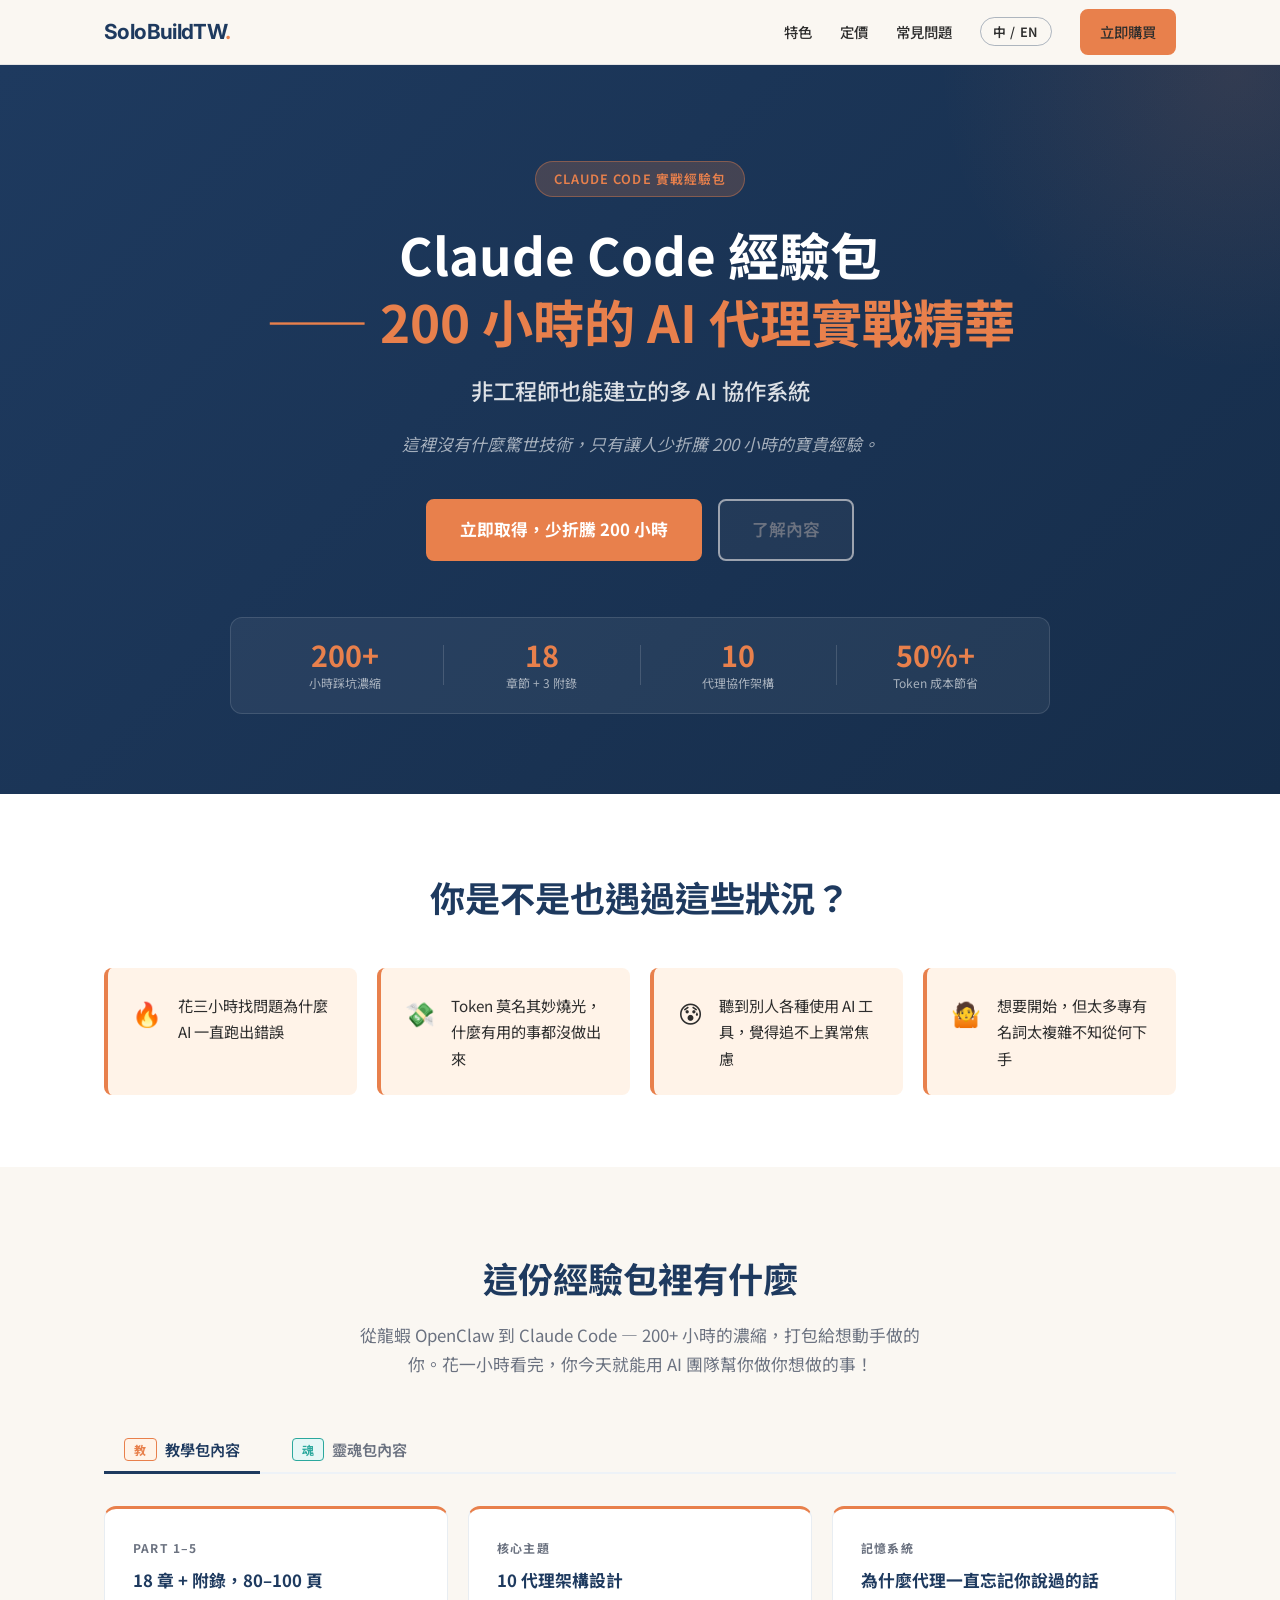
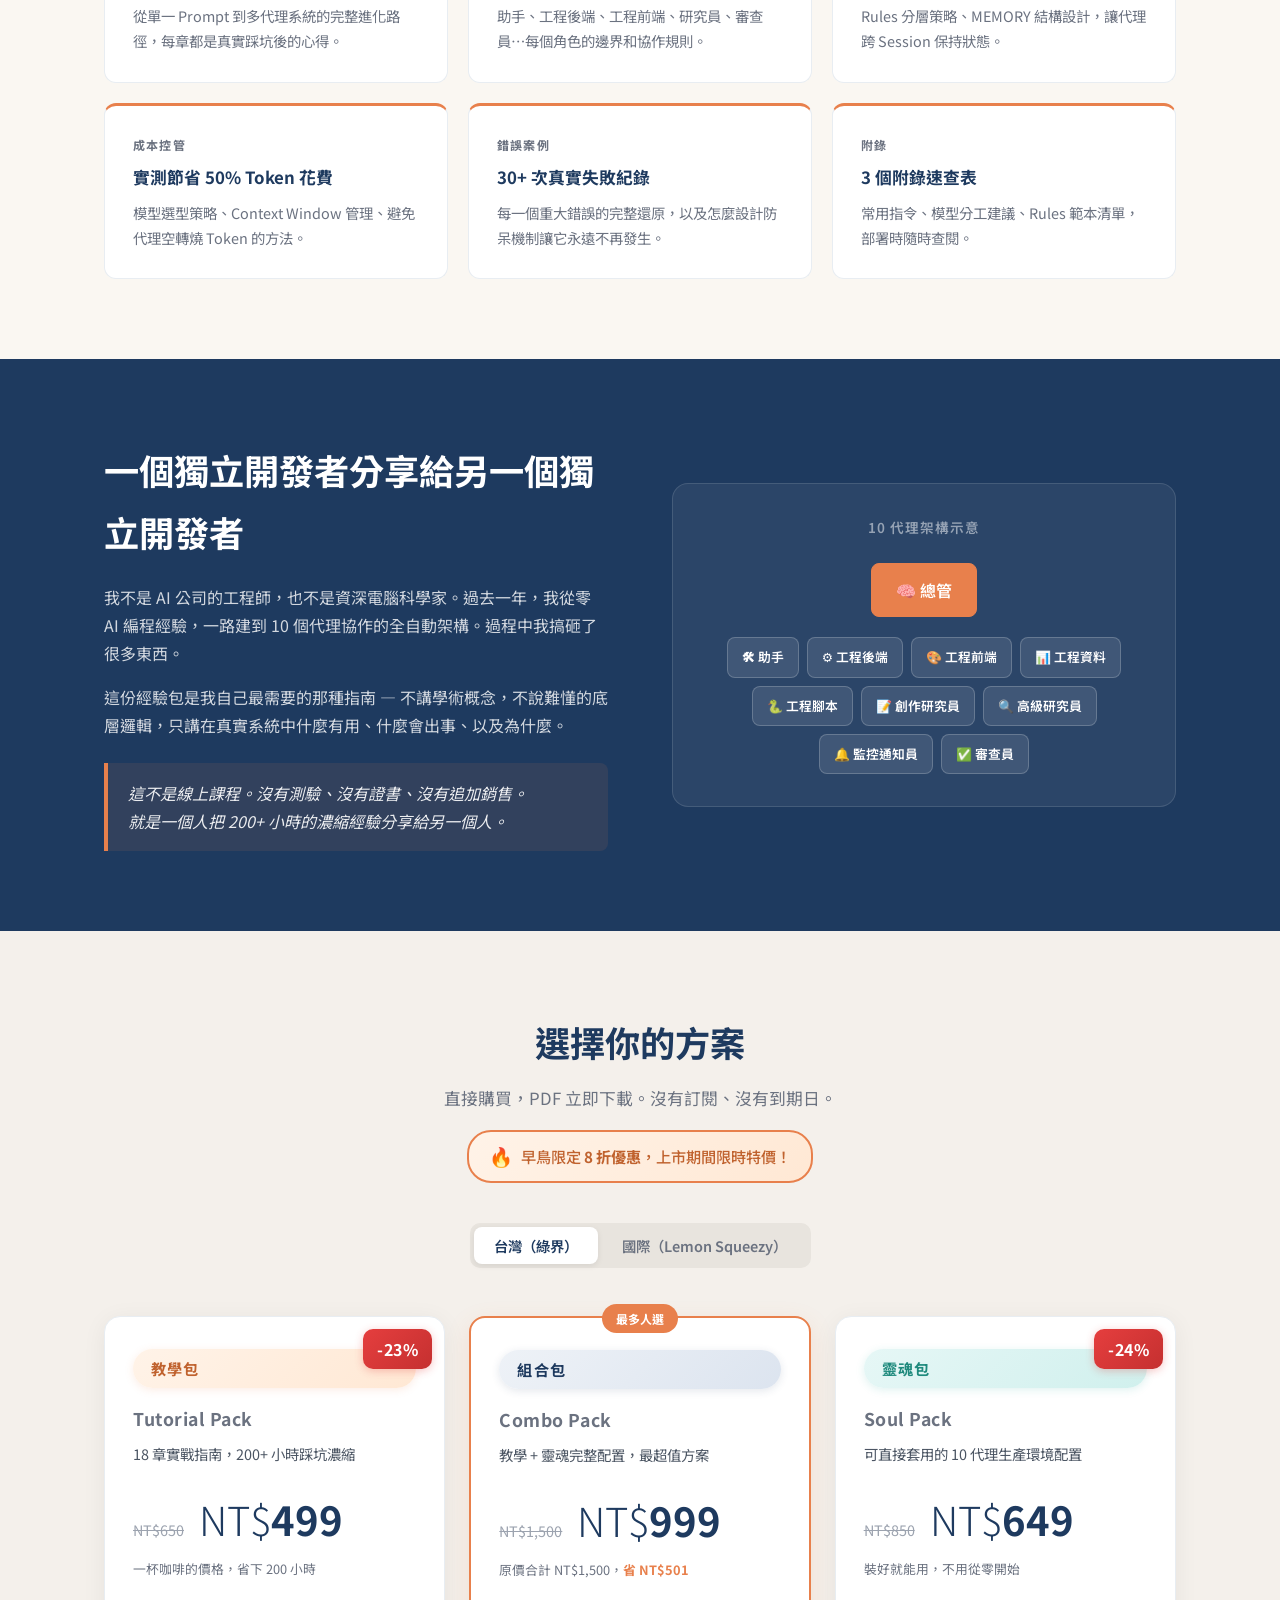
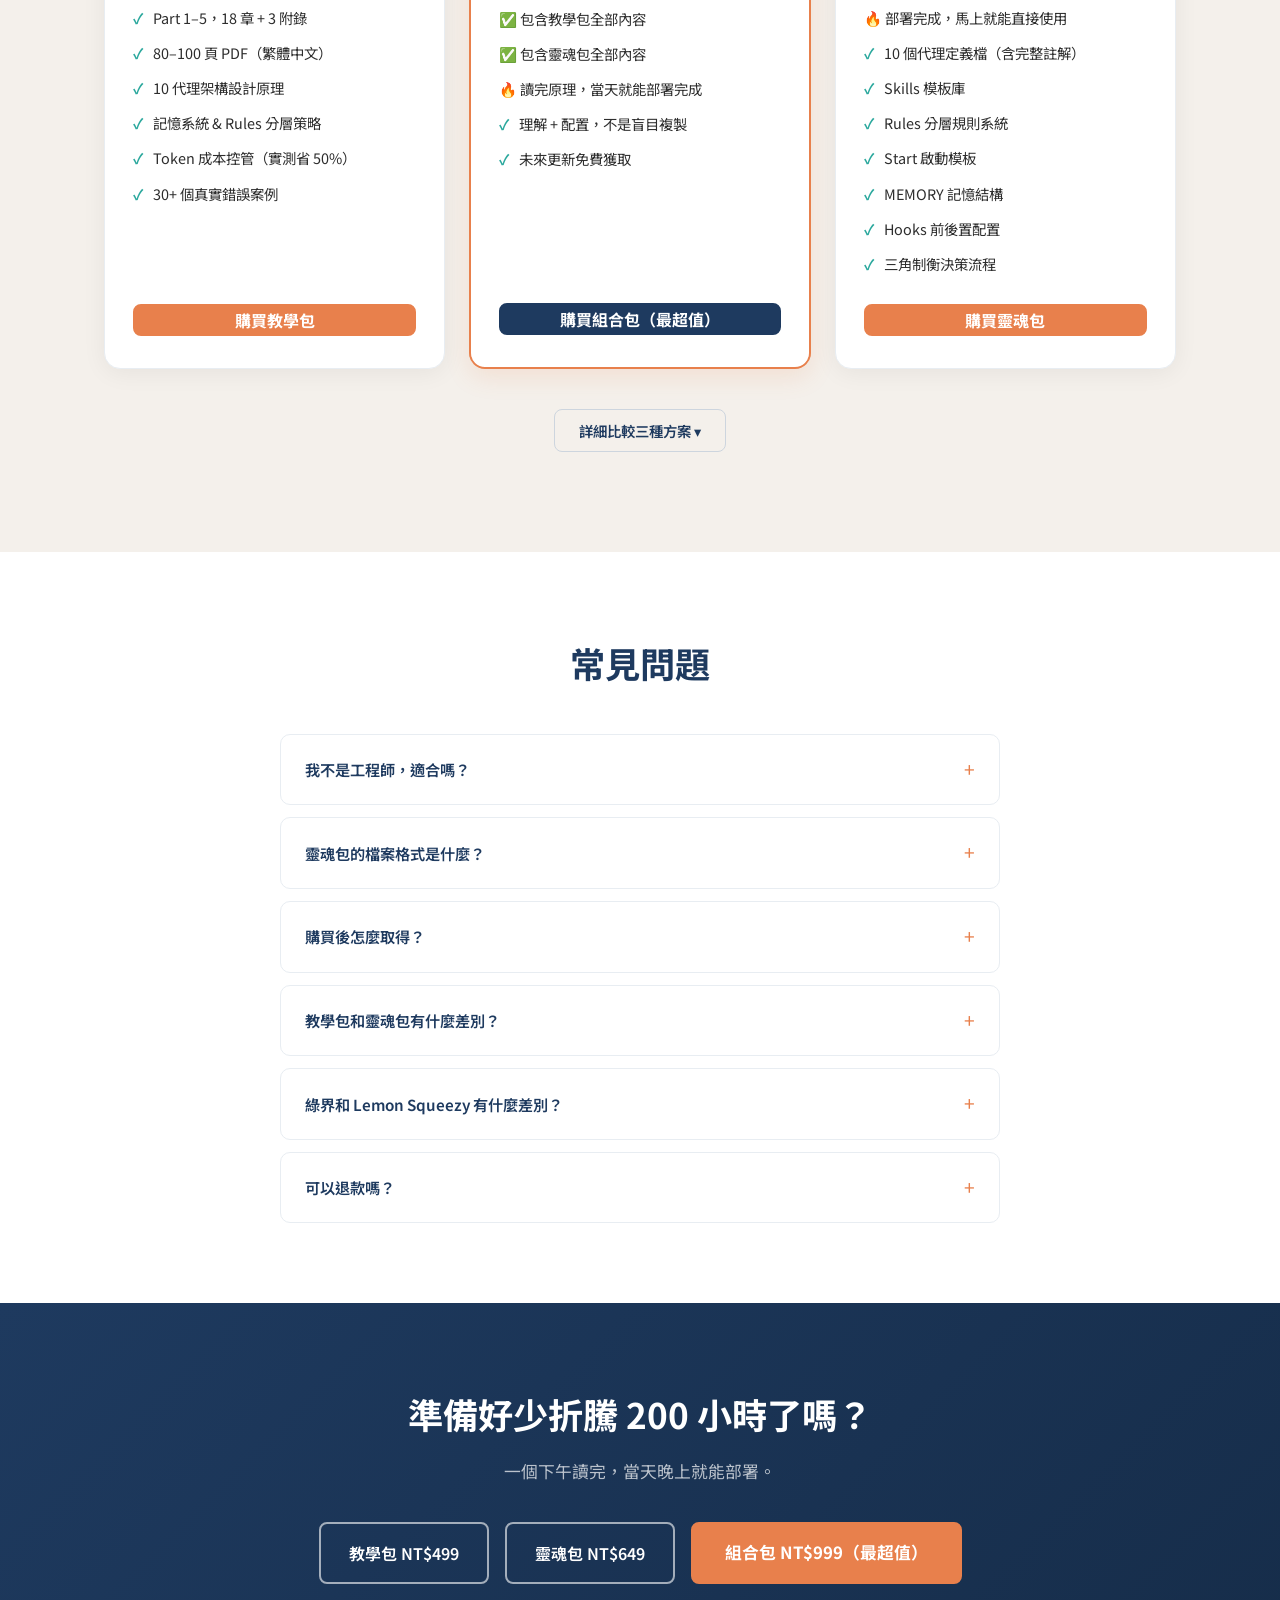
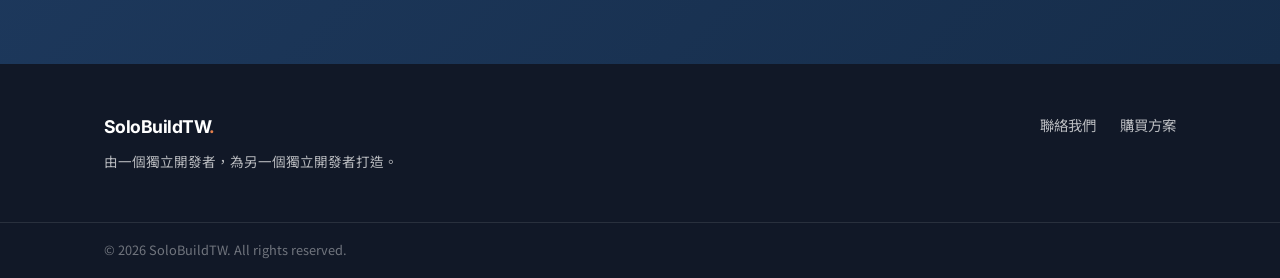
==== commit cade9411: "fix: sync QA fixes - brand name, pricing, token %, og:image, canonical" ====
--- a/index.html
+++ b/index.html
@@ -10,6 +10,8 @@
   <meta property="og:type" content="website" />
   <meta property="og:url" content="https://solobuildtw.github.io/" />
   <meta property="og:locale" content="zh_TW" />
+  <meta property="og:image" content="https://solobuildtw.github.io/images/combo_1200x675.png" />
+  <link rel="canonical" href="https://solobuildtw.github.io/" />
   <link rel="icon" href="data:image/svg+xml,<svg xmlns=%22http://www.w3.org/2000/svg%22 viewBox=%220 0 100 100%22><text y=%22.9em%22 font-size=%2290%22>🧠</text></svg>" />
   <link rel="preconnect" href="https://fonts.googleapis.com" />
   <link rel="preconnect" href="https://fonts.gstatic.com" crossorigin />
@@ -133,7 +135,7 @@
             </div>
             <div class="feature-card">
               <div class="feature-num" data-zh="成本控管" data-en="Cost Control">成本控管</div>
-              <h3 data-zh="實測節省 35% Token 花費" data-en="Tested: 35% Token Cost Reduction">實測節省 35% Token 花費</h3>
+              <h3 data-zh="實測節省 50% Token 花費" data-en="Tested: 50% Token Cost Reduction">實測節省 50% Token 花費</h3>
               <p data-zh="模型選型策略、Context Window 管理、避免代理空轉燒 Token 的方法。" data-en="Model selection strategy, Context Window management, and preventing idle token burn.">模型選型策略、Context Window 管理、避免代理空轉燒 Token 的方法。</p>
             </div>
             <div class="feature-card">
@@ -269,7 +271,7 @@
             <li data-zh="80–100 頁 PDF（繁體中文）" data-en="80–100 Page PDF (Traditional Chinese)">80–100 頁 PDF（繁體中文）</li>
             <li data-zh="10 代理架構設計原理" data-en="10-Agent Architecture Design Principles">10 代理架構設計原理</li>
             <li data-zh="記憶系統 &amp; Rules 分層策略" data-en="Memory System &amp; Layered Rules Strategy">記憶系統 &amp; Rules 分層策略</li>
-            <li data-zh="Token 成本控管（實測省 35%）" data-en="Token Cost Control (Tested: 35% Savings)">Token 成本控管（實測省 35%）</li>
+            <li data-zh="Token 成本控管（實測省 50%）" data-en="Token Cost Control (Tested: 50% Savings)">Token 成本控管（實測省 50%）</li>
             <li data-zh="30+ 個真實錯誤案例" data-en="30+ Real Error Case Studies">30+ 個真實錯誤案例</li>
           </ul>
           <a href="https://p.ecpay.com.tw/51206E4" class="btn btn-primary btn-full" data-zh="購買教學包" data-en="Buy Tutorial Pack" data-href-tw="https://p.ecpay.com.tw/51206E4" data-href-intl="https://solobuild.lemonsqueezy.com/checkout/buy/387dbd23-83d0-4cd4-82db-063989bbfb29">購買教學包</a>
@@ -284,17 +286,17 @@
           <p class="pricing-desc" data-zh="教學 + 靈魂完整配置，最超值方案" data-en="Tutorial + Soul complete setup, best value">教學 + 靈魂完整配置，最超值方案</p>
           <div class="pricing-price">
             <span class="price-tw">
-              <span class="price-original-strike">NT$1,450</span>
+              <span class="price-original-strike">NT$1,500</span>
               NT$<strong>999</strong>
             </span>
             <span class="price-intl hidden">
-              <span class="price-original-strike">$47</span>
+              <span class="price-original-strike">$55</span>
               USD <strong>$37.50</strong>
             </span>
           </div>
           <div class="pricing-original">
-            <span class="orig-tw"><span data-zh="原價合計" data-en="Originally">原價合計</span> NT$1,450，<strong class="savings"><span data-zh="省" data-en="Save">省</span> NT$451</strong></span>
-            <span class="orig-intl hidden">Originally $47, <strong class="savings">Save $9.50</strong></span>
+            <span class="orig-tw"><span data-zh="原價合計" data-en="Originally">原價合計</span> NT$1,500，<strong class="savings"><span data-zh="省" data-en="Save">省</span> NT$501</strong></span>
+            <span class="orig-intl hidden">Originally $55, <strong class="savings">Save $17.50</strong></span>
           </div>
           <ul class="pricing-features">
             <li class="no-check">✅ <span data-zh="包含教學包全部內容" data-en="Includes all Tutorial Pack content">包含教學包全部內容</span></li>
@@ -349,7 +351,7 @@
             <tr>
               <th data-zh="內容" data-en="Content">內容</th>
               <th><span class="tag tag-tutorial" data-zh="教" data-en="T">教</span> <span data-zh="教學包" data-en="Tutorial">教學包</span></th>
-              <th data-zh="組合包" data-en="Combo">組合包</th>
+              <th><span class="tag tag-combo" data-zh="組" data-en="C">組</span> <span data-zh="組合包" data-en="Combo">組合包</span></th>
               <th><span class="tag tag-soul" data-zh="魂" data-en="S">魂</span> <span data-zh="靈魂包" data-en="Soul">靈魂包</span></th>
             </tr>
           </thead>
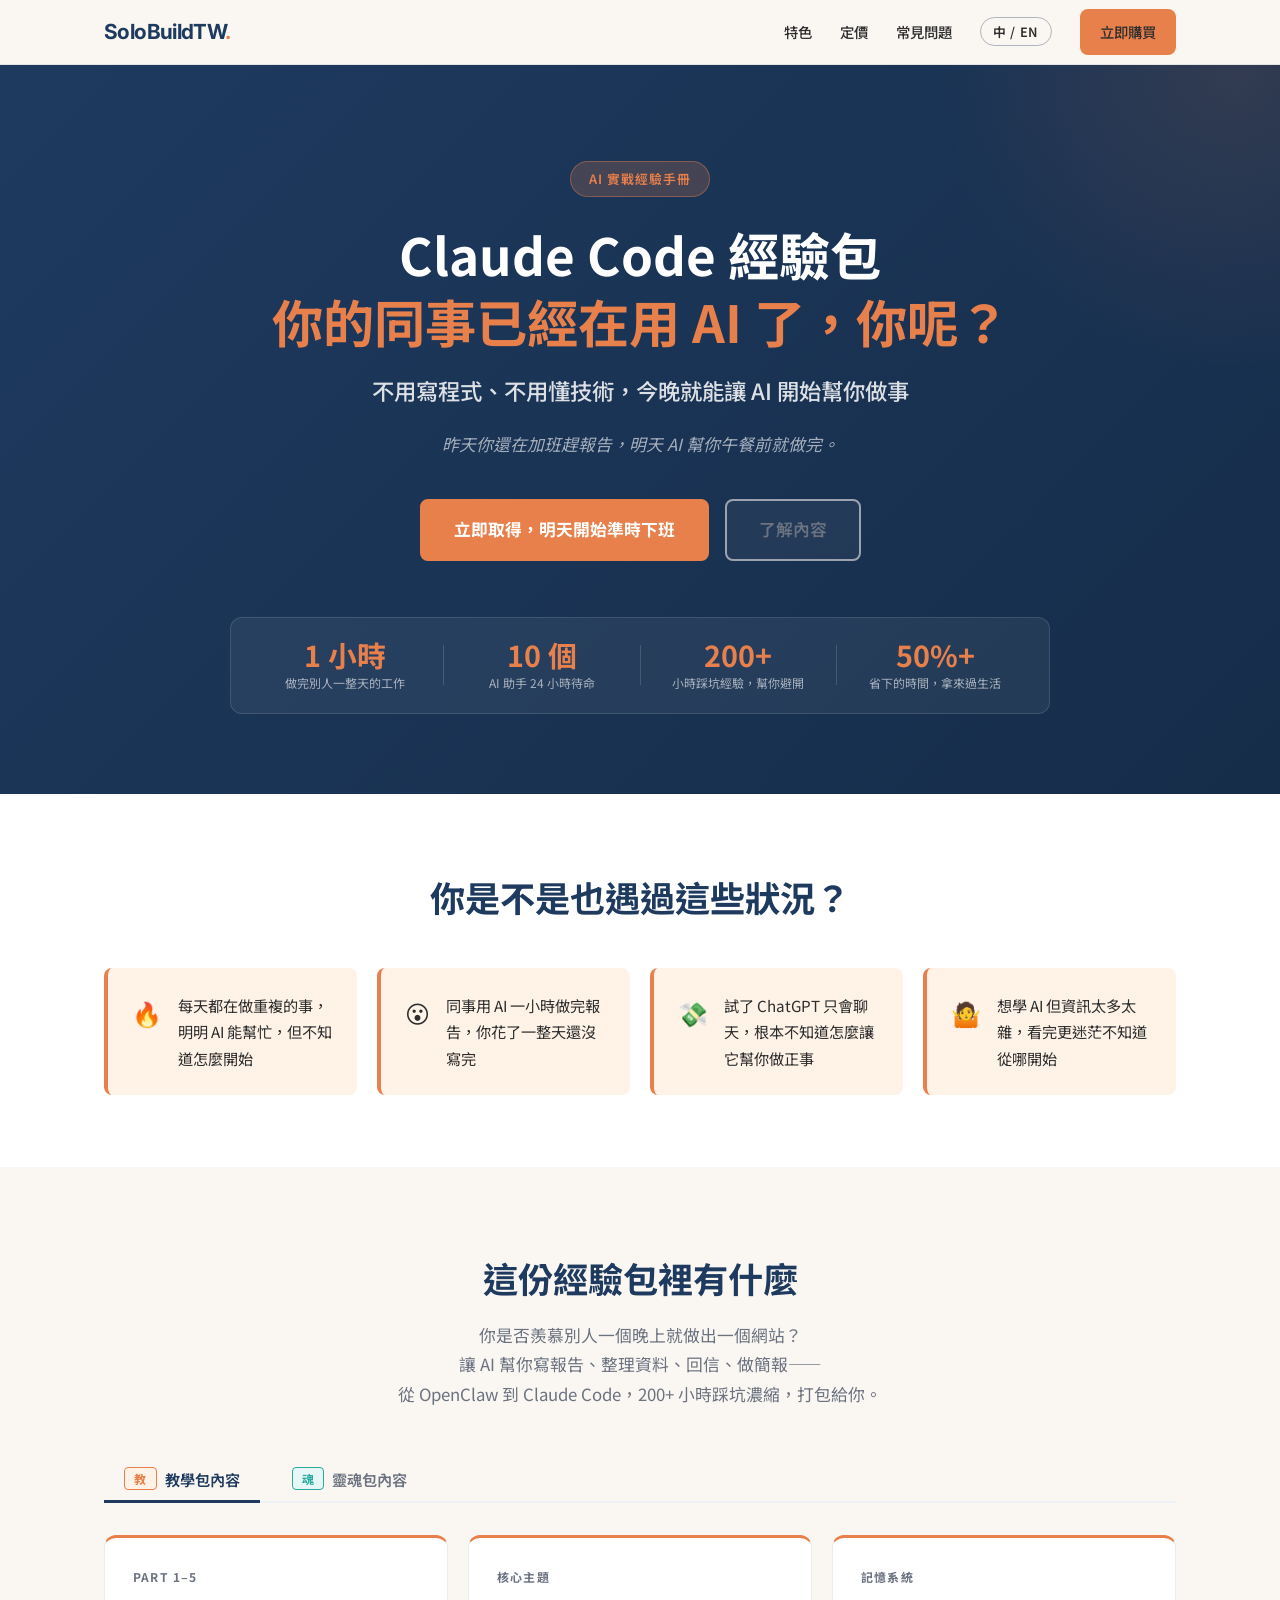
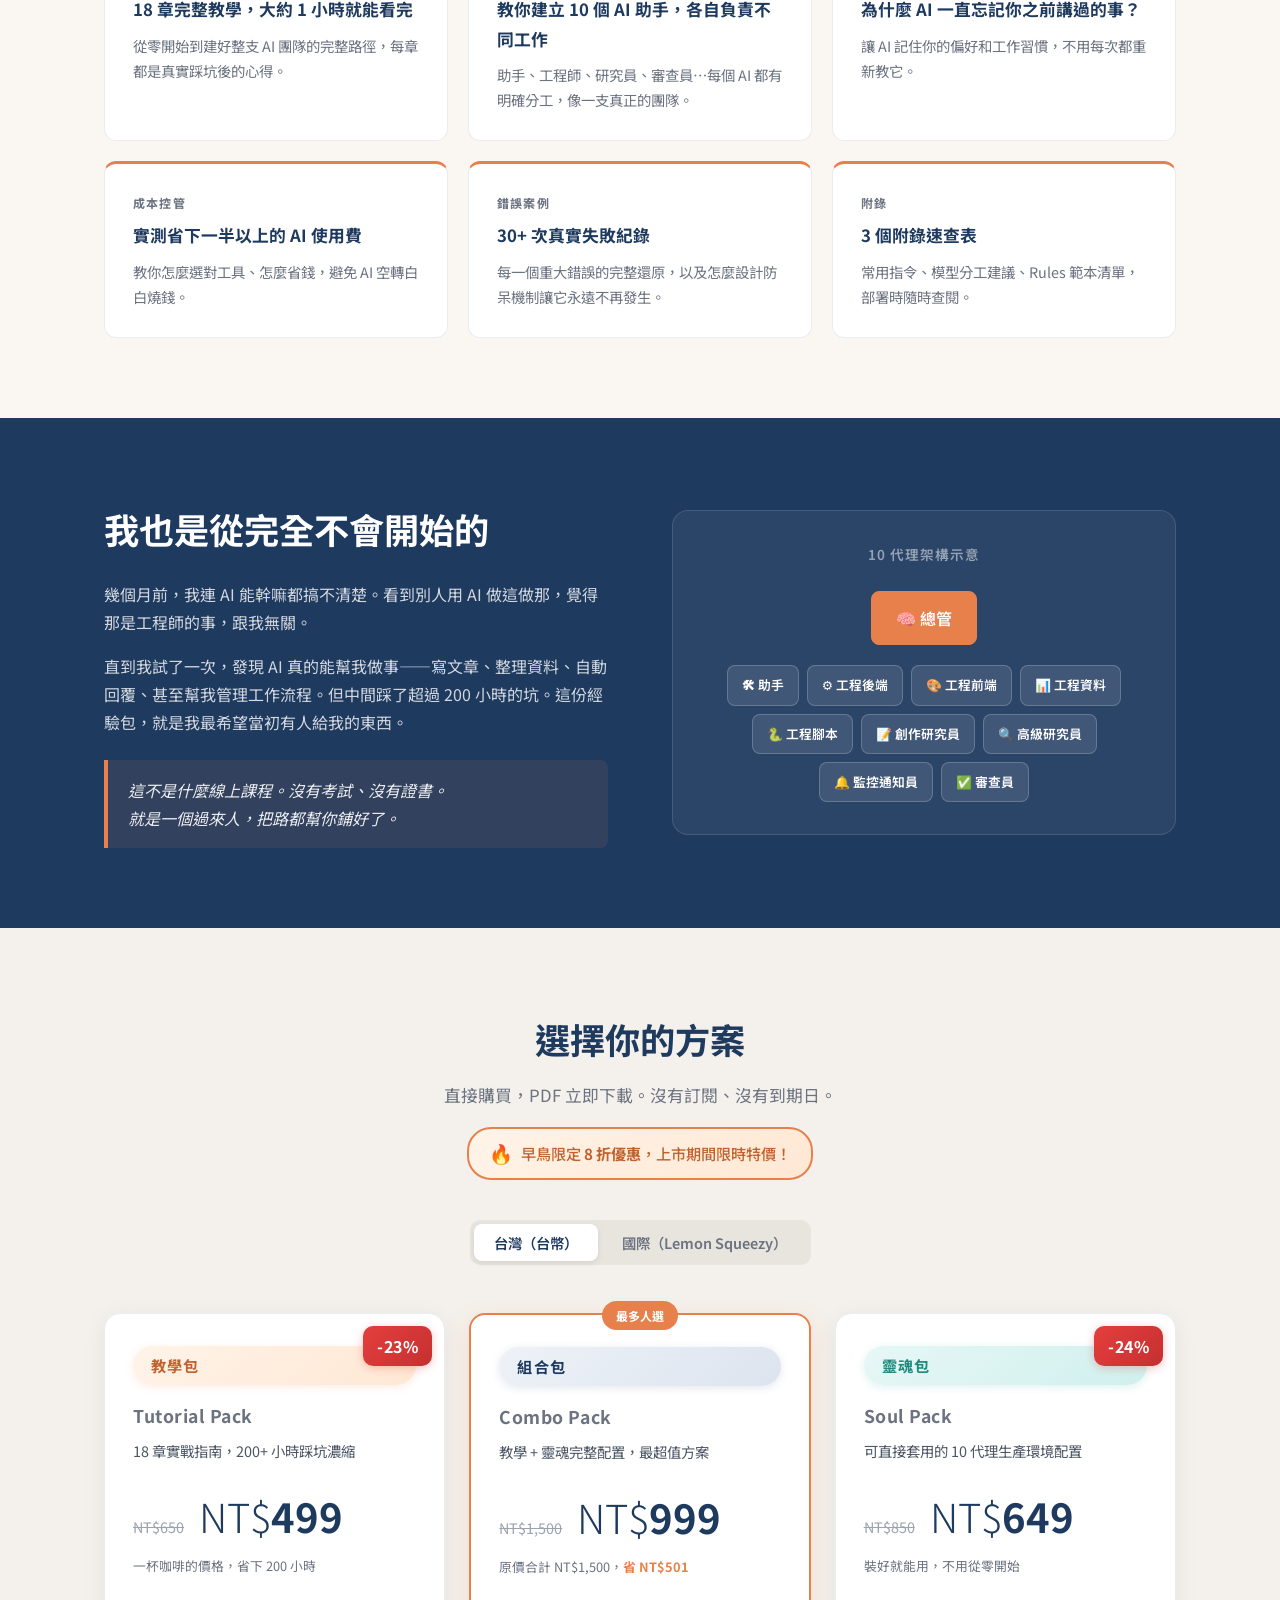
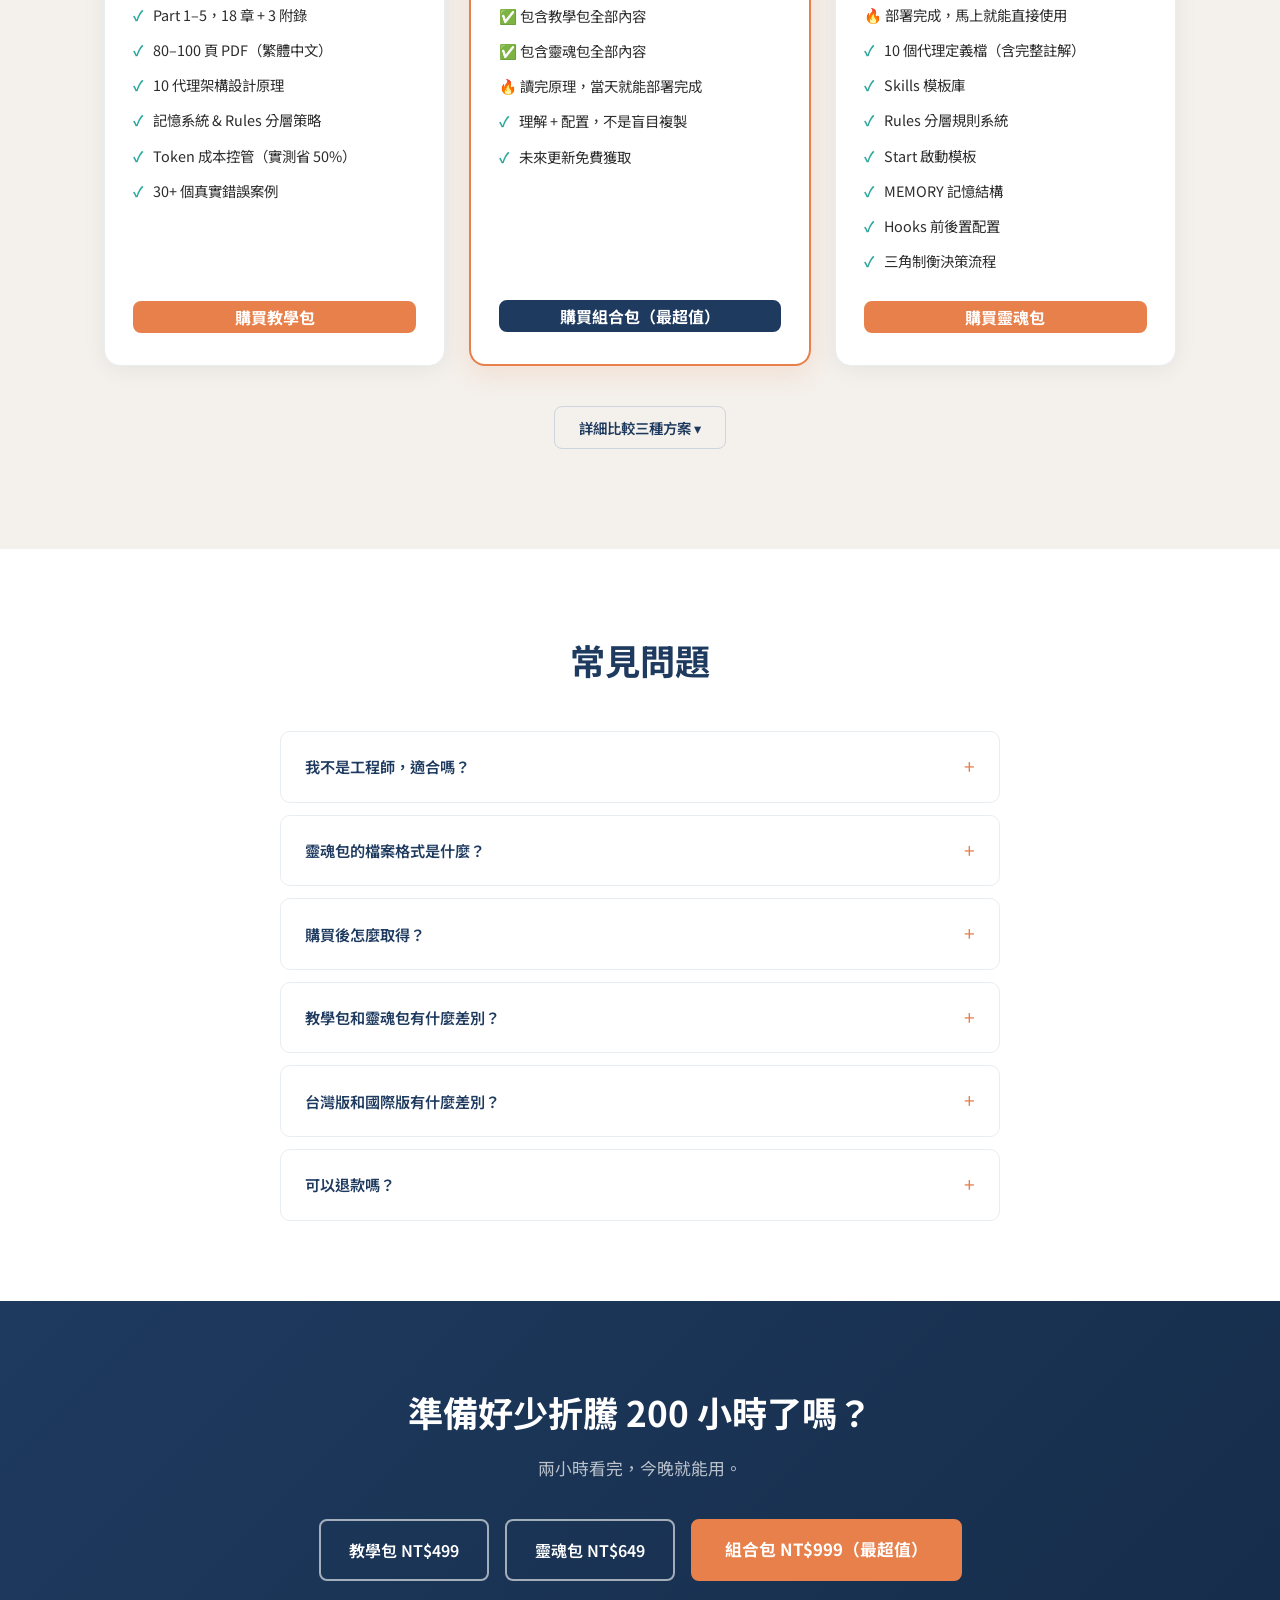
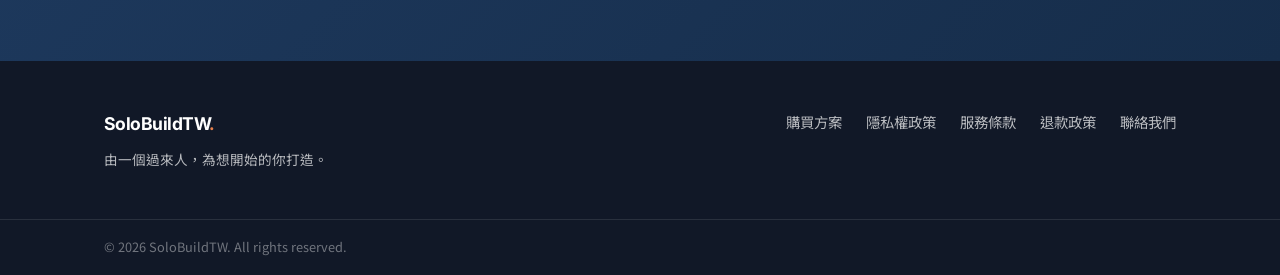
==== commit c06d81a9: "fix: replace ECPay with Lemon Squeezy TWD store - TW payment links now point to solobuildtw.lemonsqu" ====
--- a/index.html
+++ b/index.html
@@ -4,9 +4,9 @@
   <meta charset="UTF-8" />
   <meta name="viewport" content="width=device-width, initial-scale=1.0" />
   <title>Claude Code 經驗包 — SoloBuildTW</title>
-  <meta name="description" content="200 小時的 AI 代理實戰精華。非工程師也能建立 10 代理協作系統。早鳥限定：教學包 NT$499 / 靈魂包 NT$649 / 組合包 NT$999。" />
+  <meta name="description" content="你的同事已經在用 AI 了，你呢？不用寫程式、不用懂技術，今晚就能讓 AI 開始幫你做事。早鳥限定：教學包 NT$499 / 靈魂包 NT$649 / 組合包 NT$999。" />
   <meta property="og:title" content="Claude Code 經驗包 — SoloBuildTW" />
-  <meta property="og:description" content="200 小時的 AI 代理實戰精華。非工程師也能建立 10 代理協作系統。" />
+  <meta property="og:description" content="你的同事已經在用 AI 了，你呢？不用寫程式、不用懂技術，今晚就能讓 AI 開始幫你做事。" />
   <meta property="og:type" content="website" />
   <meta property="og:url" content="https://solobuildtw.github.io/" />
   <meta property="og:locale" content="zh_TW" />
@@ -46,27 +46,27 @@
   <!-- ========== HERO ========== -->
   <section class="hero">
     <div class="container hero-inner">
-      <div class="hero-badge" data-zh="Claude Code 實戰經驗包" data-en="Claude Code Experience Pack">Claude Code 實戰經驗包</div>
+      <div class="hero-badge" data-zh="AI 實戰經驗手冊" data-en="AI Battle-Tested Handbook">AI 實戰經驗手冊</div>
       <h1 class="hero-title">
         <span data-zh="Claude Code 經驗包" data-en="Claude Code Experience Pack">Claude Code 經驗包</span><br />
-        <span class="accent" data-zh="——&nbsp;200 小時的 AI 代理實戰精華" data-en="——&nbsp;200 Hours of AI Agent Battle-Tested Wisdom">——&nbsp;200 小時的 AI 代理實戰精華</span>
+        <span class="accent" data-zh="你的同事已經在用 AI 了，你呢？" data-en="Your Colleagues Are Already Using AI. Are You?">你的同事已經在用 AI 了，你呢？</span>
       </h1>
-      <p class="hero-subtitle" data-zh="非工程師也能建立的多 AI 協作系統" data-en="Multi-AI Collaboration System Anyone Can Build">非工程師也能建立的多 AI 協作系統</p>
+      <p class="hero-subtitle" data-zh="不用寫程式、不用懂技術，今晚就能讓 AI 開始幫你做事" data-en="No coding, no tech skills needed — let AI start working for you tonight">不用寫程式、不用懂技術，今晚就能讓 AI 開始幫你做事</p>
       <p class="hero-tagline">
-        <span data-zh-html="這裡沒有什麼驚世技術，<br class=&quot;hide-desktop&quot; />只有讓人少折騰 200 小時的寶貴經驗。" data-en-html="No rocket science here — just 200+ hours of hard-won experience so you don't have to repeat my mistakes.">這裡沒有什麼驚世技術，<br class="hide-desktop" />只有讓人少折騰 200 小時的寶貴經驗。</span>
+        <span data-zh-html="昨天你還在加班趕報告，<br class=&quot;hide-desktop&quot; />明天 AI 幫你午餐前就做完。" data-en-html="Yesterday you stayed late finishing reports.<br class=&quot;hide-desktop&quot; /> Tomorrow AI finishes them before lunch.">昨天你還在加班趕報告，<br class="hide-desktop" />明天 AI 幫你午餐前就做完。</span>
       </p>
       <div class="hero-cta-group">
-        <a href="#pricing" class="btn btn-primary btn-lg" data-zh="立即取得，少折騰 200 小時" data-en="Get It Now, Save 200 Hours">立即取得，少折騰 200 小時</a>
+        <a href="#pricing" class="btn btn-primary btn-lg" data-zh="立即取得，明天開始準時下班" data-en="Get It Now, Start Leaving Work On Time">立即取得，明天開始準時下班</a>
         <a href="#features" class="btn btn-outline btn-lg" data-zh="了解內容" data-en="Learn More">了解內容</a>
       </div>
       <div class="hero-social-proof">
-        <div class="stat-item"><span class="stat-num">200+</span><span class="stat-label" data-zh="小時踩坑濃縮" data-en="Hours of Hard-Won Experience">小時踩坑濃縮</span></div>
+        <div class="stat-item"><span class="stat-num">1 小時</span><span class="stat-label" data-zh="做完別人一整天的工作" data-en="Finish a Full Day's Work">做完別人一整天的工作</span></div>
         <div class="stat-divider"></div>
-        <div class="stat-item"><span class="stat-num">18</span><span class="stat-label" data-zh="章節 + 3 附錄" data-en="Chapters + 3 Appendices">章節 + 3 附錄</span></div>
+        <div class="stat-item"><span class="stat-num">10 個</span><span class="stat-label" data-zh="AI 助手 24 小時待命" data-en="AI Assistants On Call 24/7">AI 助手 24 小時待命</span></div>
         <div class="stat-divider"></div>
-        <div class="stat-item"><span class="stat-num">10</span><span class="stat-label" data-zh="代理協作架構" data-en="Agent Collaboration Architecture">代理協作架構</span></div>
+        <div class="stat-item"><span class="stat-num">200+</span><span class="stat-label" data-zh="小時踩坑經驗，幫你避開" data-en="Hours of Mistakes, So You Don't Have To">小時踩坑經驗，幫你避開</span></div>
         <div class="stat-divider"></div>
-        <div class="stat-item"><span class="stat-num">50%+</span><span class="stat-label" data-zh="Token 成本節省" data-en="Token Cost Savings">Token 成本節省</span></div>
+        <div class="stat-item"><span class="stat-num">50%+</span><span class="stat-label" data-zh="省下的時間，拿來過生活" data-en="Time Saved, For Living Your Life">省下的時間，拿來過生活</span></div>
       </div>
     </div>
   </section>
@@ -78,19 +78,19 @@
       <div class="pain-grid">
         <div class="pain-card">
           <div class="pain-icon">🔥</div>
-          <p data-zh="花三小時找問題為什麼 AI 一直跑出錯誤" data-en="Spent 3 hours debugging why AI keeps throwing errors">花三小時找問題為什麼 AI 一直跑出錯誤</p>
+          <p data-zh="每天都在做重複的事，明明 AI 能幫忙，但不知道怎麼開始" data-en="Doing repetitive work every day — AI could help, but you don't know where to start">每天都在做重複的事，明明 AI 能幫忙，但不知道怎麼開始</p>
+        </div>
+        <div class="pain-card">
+          <div class="pain-icon">😮</div>
+          <p data-zh="同事用 AI 一小時做完報告，你花了一整天還沒寫完" data-en="Your colleague finished the report in an hour with AI — you spent all day and still aren't done">同事用 AI 一小時做完報告，你花了一整天還沒寫完</p>
         </div>
         <div class="pain-card">
           <div class="pain-icon">💸</div>
-          <p data-zh="Token 莫名其妙燒光，什麼有用的事都沒做出來" data-en="Burned through tokens with nothing useful to show for it">Token 莫名其妙燒光，什麼有用的事都沒做出來</p>
-        </div>
-        <div class="pain-card">
-          <div class="pain-icon">😰</div>
-          <p data-zh="聽到別人各種使用 AI 工具，覺得追不上異常焦慮" data-en="Seeing everyone using AI tools and feeling anxiously left behind">聽到別人各種使用 AI 工具，覺得追不上異常焦慮</p>
+          <p data-zh="試了 ChatGPT 只會聊天，根本不知道怎麼讓它幫你做正事" data-en="Tried ChatGPT but it only chats — no idea how to make it actually do real work">試了 ChatGPT 只會聊天，根本不知道怎麼讓它幫你做正事</p>
         </div>
         <div class="pain-card">
           <div class="pain-icon">🤷</div>
-          <p data-zh="想要開始，但太多專有名詞太複雜不知從何下手" data-en="Want to start, but too many jargons — don't know where to begin">想要開始，但太多專有名詞太複雜不知從何下手</p>
+          <p data-zh="想學 AI 但資訊太多太雜，看完更迷茫不知道從哪開始" data-en="Want to learn AI but there's too much info — more confused after reading">想學 AI 但資訊太多太雜，看完更迷茫不知道從哪開始</p>
         </div>
       </div>
     </div>
@@ -102,7 +102,7 @@
       <div class="section-header">
         <h2 class="section-title" data-zh="這份經驗包裡有什麼" data-en="What's Inside">這份經驗包裡有什麼</h2>
         <p class="section-desc">
-          <span data-zh-html="從龍蝦 OpenClaw 到 Claude Code — 200+ 小時的濃縮，打包給想動手做的你。花一小時看完，你今天就能用 AI 團隊幫你做你想做的事！" data-en-html="From OpenClaw to Claude Code — 200+ hours condensed for builders like you. Read it in an hour, deploy your AI team today!">從龍蝦 OpenClaw 到 Claude Code — 200+ 小時的濃縮，打包給想動手做的你。花一小時看完，你今天就能用 AI 團隊幫你做你想做的事！</span>
+          <span data-zh-html="你是否羨慕別人一個晚上就做出一個網站？<br />讓 AI 幫你寫報告、整理資料、回信、做簡報——<br />從 OpenClaw 到 Claude Code，200+ 小時踩坑濃縮，打包給你。" data-en-html="Ever wonder how someone builds a website in one evening?<br />Let AI write reports, organize data, reply emails, make presentations —<br />From OpenClaw to Claude Code, 200+ hours condensed, packaged for you.">你是否羨慕別人一個晚上就做出一個網站？<br />讓 AI 幫你寫報告、整理資料、回信、做簡報——<br />從 OpenClaw 到 Claude Code，200+ 小時踩坑濃縮，打包給你。</span>
         </p>
       </div>
 
@@ -120,23 +120,23 @@
           <div class="features-grid">
             <div class="feature-card">
               <div class="feature-num" data-zh="Part 1–5" data-en="Part 1–5">Part 1–5</div>
-              <h3 data-zh="18 章 + 附錄，80–100 頁" data-en="18 Chapters + Appendices, 80–100 Pages">18 章 + 附錄，80–100 頁</h3>
-              <p data-zh="從單一 Prompt 到多代理系統的完整進化路徑，每章都是真實踩坑後的心得。" data-en="Complete evolution from single prompts to multi-agent systems. Every chapter is a real lesson learned.">從單一 Prompt 到多代理系統的完整進化路徑，每章都是真實踩坑後的心得。</p>
+              <h3 data-zh="18 章完整教學，大約 1 小時就能看完" data-en="18 Chapters, About 1 Hour to Read">18 章完整教學，大約 1 小時就能看完</h3>
+              <p data-zh="從零開始到建好整支 AI 團隊的完整路徑，每章都是真實踩坑後的心得。" data-en="Complete path from zero to a fully working AI team. Every chapter is a real lesson learned.">從零開始到建好整支 AI 團隊的完整路徑，每章都是真實踩坑後的心得。</p>
             </div>
             <div class="feature-card">
               <div class="feature-num" data-zh="核心主題" data-en="Core Topic">核心主題</div>
-              <h3 data-zh="10 代理架構設計" data-en="10-Agent Architecture Design">10 代理架構設計</h3>
-              <p data-zh="助手、工程後端、工程前端、研究員、審查員⋯每個角色的邊界和協作規則。" data-en="Assistant, Backend Engineer, Frontend Engineer, Researcher, Reviewer… clear boundaries and collaboration rules for each role.">助手、工程後端、工程前端、研究員、審查員⋯每個角色的邊界和協作規則。</p>
+              <h3 data-zh="教你建立 10 個 AI 助手，各自負責不同工作" data-en="Build 10 AI Assistants, Each Handling Different Tasks">教你建立 10 個 AI 助手，各自負責不同工作</h3>
+              <p data-zh="助手、工程師、研究員、審查員⋯每個 AI 都有明確分工，像一支真正的團隊。" data-en="Assistant, Engineer, Researcher, Reviewer… each AI has clear responsibilities, like a real team.">助手、工程師、研究員、審查員⋯每個 AI 都有明確分工，像一支真正的團隊。</p>
             </div>
             <div class="feature-card">
               <div class="feature-num" data-zh="記憶系統" data-en="Memory System">記憶系統</div>
-              <h3 data-zh="為什麼代理一直忘記你說過的話" data-en="Why Your Agent Keeps Forgetting What You Said">為什麼代理一直忘記你說過的話</h3>
-              <p data-zh="Rules 分層策略、MEMORY 結構設計，讓代理跨 Session 保持狀態。" data-en="Layered Rules strategy and MEMORY structure design for cross-session state persistence.">Rules 分層策略、MEMORY 結構設計，讓代理跨 Session 保持狀態。</p>
+              <h3 data-zh="為什麼 AI 一直忘記你之前講過的事？" data-en="Why Does AI Keep Forgetting What You Said?">為什麼 AI 一直忘記你之前講過的事？</h3>
+              <p data-zh="讓 AI 記住你的偏好和工作習慣，不用每次都重新教它。" data-en="Make AI remember your preferences and workflow — no need to re-teach every time.">讓 AI 記住你的偏好和工作習慣，不用每次都重新教它。</p>
             </div>
             <div class="feature-card">
               <div class="feature-num" data-zh="成本控管" data-en="Cost Control">成本控管</div>
-              <h3 data-zh="實測節省 50% Token 花費" data-en="Tested: 50% Token Cost Reduction">實測節省 50% Token 花費</h3>
-              <p data-zh="模型選型策略、Context Window 管理、避免代理空轉燒 Token 的方法。" data-en="Model selection strategy, Context Window management, and preventing idle token burn.">模型選型策略、Context Window 管理、避免代理空轉燒 Token 的方法。</p>
+              <h3 data-zh="實測省下一半以上的 AI 使用費" data-en="Tested: Save Over 50% on AI Costs">實測省下一半以上的 AI 使用費</h3>
+              <p data-zh="教你怎麼選對工具、怎麼省錢，避免 AI 空轉白白燒錢。" data-en="Learn how to pick the right tools, save money, and prevent AI from idling and wasting your budget.">教你怎麼選對工具、怎麼省錢，避免 AI 空轉白白燒錢。</p>
             </div>
             <div class="feature-card">
               <div class="feature-num" data-zh="錯誤案例" data-en="Error Cases">錯誤案例</div>
@@ -154,34 +154,34 @@
         <div class="tab-content" id="tab-soul">
           <div class="features-grid">
             <div class="feature-card soul">
-              <div class="feature-num" data-zh="代理定義" data-en="Agent Definitions">代理定義</div>
-              <h3 data-zh="10 個專業代理配置檔" data-en="10 Professional Agent Configs">10 個專業代理配置檔</h3>
-              <p data-zh="明確的角色、邊界、協作規則。每個檔案都有「為什麼這樣設」的完整註解。" data-en="Clear roles, boundaries, and collaboration rules. Every file includes full annotations explaining design decisions.">明確的角色、邊界、協作規則。每個檔案都有「為什麼這樣設」的完整註解。</p>
-            </div>
-            <div class="feature-card soul">
-              <div class="feature-num" data-zh="Skills 庫" data-en="Skills Library">Skills 庫</div>
-              <h3 data-zh="可重用的技能模板" data-en="Reusable Skill Templates">可重用的技能模板</h3>
-              <p data-zh="涵蓋常見工作流程的 Skills 範本，複製後根據需求修改即可。" data-en="Workflow skill templates you can copy and customize for your needs.">涵蓋常見工作流程的 Skills 範本，複製後根據需求修改即可。</p>
-            </div>
-            <div class="feature-card soul">
-              <div class="feature-num" data-zh="Rules 系統" data-en="Rules System">Rules 系統</div>
-              <h3 data-zh="分層規則防呆架構" data-en="Layered Foolproof Rule Architecture">分層規則防呆架構</h3>
-              <p data-zh="通用規則 + 語言專用規則的分層設計，預防你還沒犯過的錯誤。" data-en="Universal + language-specific layered rules that prevent mistakes you haven't made yet.">通用規則 + 語言專用規則的分層設計，預防你還沒犯過的錯誤。</p>
-            </div>
-            <div class="feature-card soul">
-              <div class="feature-num" data-zh="Start 模板" data-en="Start Template">Start 模板</div>
-              <h3 data-zh="一句話喚醒回憶" data-en="One Line to Wake Up Memory">一句話喚醒回憶</h3>
-              <p data-zh="讓整個代理系統從第一則訊息就正確運行的啟動模板。" data-en="A startup template that gets your entire agent system running correctly from message one.">讓整個代理系統從第一則訊息就正確運行的啟動模板。</p>
-            </div>
-            <div class="feature-card soul">
-              <div class="feature-num" data-zh="MEMORY" data-en="MEMORY">MEMORY</div>
-              <h3 data-zh="持久記憶結構" data-en="Persistent Memory Structure">持久記憶結構</h3>
-              <p data-zh="給代理跨 Session 持久記憶，又不撐爆 Context Window 的完整方案。" data-en="A complete solution for cross-session persistent memory without blowing up the Context Window.">給代理跨 Session 持久記憶，又不撐爆 Context Window 的完整方案。</p>
-            </div>
-            <div class="feature-card soul">
-              <div class="feature-num" data-zh="三角制衡" data-en="Triangle Check">三角制衡</div>
-              <h3 data-zh="3 代理商業決策流程" data-en="3-Agent Business Decision Process">3 代理商業決策流程</h3>
-              <p data-zh="企劃員 → 評論員 → 決策員的制衡系統，降低決策遺漏率達 63%。" data-en="Planner → Critic → Decider check-and-balance system, reducing decision oversight gaps by 63%.">企劃員 → 評論員 → 決策員的制衡系統，降低決策遺漏率達 63%。</p>
+              <div class="feature-num" data-zh="🚀 零設定啟動" data-en="🚀 Zero Setup">🚀 零設定啟動</div>
+              <h3 data-zh="打開就能用，不用懂程式" data-en="Open and Use, No Coding Required">打開就能用，不用懂程式</h3>
+              <p data-zh="打開資料夾，AI 自動幫你裝好一切。不用改設定檔、不用寫程式，直接開始用。" data-en="Open the folder, AI sets everything up automatically. No config files to edit, no code to write — just start using it.">打開資料夾，AI 自動幫你裝好一切。不用改設定檔、不用寫程式，直接開始用。</p>
+            </div>
+            <div class="feature-card soul">
+              <div class="feature-num" data-zh="AI 團隊" data-en="AI Team">AI 團隊</div>
+              <h3 data-zh="10 個 AI 助手，裝好就能用" data-en="10 AI Assistants, Ready to Use">10 個 AI 助手，裝好就能用</h3>
+              <p data-zh="每個助手都有自己的專長，知道什麼該做什麼不該做。附完整說明。" data-en="Each assistant has its own specialty and knows its responsibilities. Fully documented.">每個助手都有自己的專長，知道什麼該做什麼不該做。附完整說明。</p>
+            </div>
+            <div class="feature-card soul">
+              <div class="feature-num" data-zh="工作範本" data-en="Templates">工作範本</div>
+              <h3 data-zh="常用工作流程範本，複製貼上就能用" data-en="Workflow Templates, Copy-Paste Ready">常用工作流程範本，複製貼上就能用</h3>
+              <p data-zh="涵蓋常見工作場景的範本，拿來就用，根據需求修改即可。" data-en="Templates for common work scenarios. Grab and go, customize as needed.">涵蓋常見工作場景的範本，拿來就用，根據需求修改即可。</p>
+            </div>
+            <div class="feature-card soul">
+              <div class="feature-num" data-zh="防呆機制" data-en="Foolproof">防呆機制</div>
+              <h3 data-zh="自動防呆，幫你避開常見的坑" data-en="Auto-Prevention for Common Pitfalls">自動防呆，幫你避開常見的坑</h3>
+              <p data-zh="內建防錯規則，預防你還沒犯過的錯誤。別人踩過的坑，你不用再踩一次。" data-en="Built-in error prevention rules. Mistakes others made — you won't have to repeat.">內建防錯規則，預防你還沒犯過的錯誤。別人踩過的坑，你不用再踩一次。</p>
+            </div>
+            <div class="feature-card soul">
+              <div class="feature-num" data-zh="長期記憶" data-en="Memory">長期記憶</div>
+              <h3 data-zh="讓 AI 記得上次聊過什麼，不會每次都失憶" data-en="AI Remembers Previous Conversations">讓 AI 記得上次聊過什麼，不會每次都失憶</h3>
+              <p data-zh="一個指令就能叫醒整個團隊，AI 記住你的偏好、你的專案、你的工作方式。" data-en="One command wakes up the entire team. AI remembers your preferences, projects, and workflow.">一個指令就能叫醒整個團隊，AI 記住你的偏好、你的專案、你的工作方式。</p>
+            </div>
+            <div class="feature-card soul">
+              <div class="feature-num" data-zh="品質把關" data-en="Quality Check">品質把關</div>
+              <h3 data-zh="3 個 AI 互相檢查，幫你做更好的決定" data-en="3 AIs Cross-Check Each Other for Better Decisions">3 個 AI 互相檢查，幫你做更好的決定</h3>
+              <p data-zh="企劃 → 審查 → 決策的三方把關，降低出錯率達 63%。" data-en="Plan → Review → Decide triple-check process, reducing error rate by 63%.">企劃 → 審查 → 決策的三方把關，降低出錯率達 63%。</p>
             </div>
           </div>
         </div>
@@ -193,11 +193,11 @@
   <section class="story">
     <div class="container story-inner">
       <div class="story-content">
-        <h2 class="section-title" data-zh="一個獨立開發者分享給另一個獨立開發者" data-en="From One Solo Builder to Another">一個獨立開發者分享給另一個獨立開發者</h2>
-        <p data-zh="我不是 AI 公司的工程師，也不是資深電腦科學家。過去一年，我從零 AI 編程經驗，一路建到 10 個代理協作的全自動架構。過程中我搞砸了很多東西。" data-en="I'm not an AI company engineer or a senior computer scientist. Over the past year, I went from zero AI coding experience to building a fully automated 10-agent collaboration system. I messed up a lot along the way.">我不是 AI 公司的工程師，也不是資深電腦科學家。過去一年，我從零 AI 編程經驗，一路建到 10 個代理協作的全自動架構。過程中我搞砸了很多東西。</p>
-        <p data-zh="這份經驗包是我自己最需要的那種指南 — 不講學術概念，不說難懂的底層邏輯，只講在真實系統中什麼有用、什麼會出事、以及為什麼。" data-en="This experience pack is the guide I wished I had — no academic theory, no complex abstractions, just what works in real systems, what breaks, and why.">這份經驗包是我自己最需要的那種指南 — 不講學術概念，不說難懂的底層邏輯，只講在真實系統中什麼有用、什麼會出事、以及為什麼。</p>
+        <h2 class="section-title" data-zh="我也是從完全不會開始的" data-en="I Started From Zero Too">我也是從完全不會開始的</h2>
+        <p data-zh="幾個月前，我連 AI 能幹嘛都搞不清楚。看到別人用 AI 做這做那，覺得那是工程師的事，跟我無關。" data-en="A few months ago, I couldn't even figure out what AI could do. Seeing others use AI for everything, I thought it was an engineer thing — nothing to do with me.">幾個月前，我連 AI 能幹嘛都搞不清楚。看到別人用 AI 做這做那，覺得那是工程師的事，跟我無關。</p>
+        <p data-zh="直到我試了一次，發現 AI 真的能幫我做事——寫文章、整理資料、自動回覆、甚至幫我管理工作流程。但中間踩了超過 200 小時的坑。這份經驗包，就是我最希望當初有人給我的東西。" data-en="Until I tried it once and realized AI could actually do real work for me — write articles, organize data, auto-reply, even manage my workflow. But I stumbled through 200+ hours of mistakes. This experience pack is what I wish someone had given me from the start.">直到我試了一次，發現 AI 真的能幫我做事——寫文章、整理資料、自動回覆、甚至幫我管理工作流程。但中間踩了超過 200 小時的坑。這份經驗包，就是我最希望當初有人給我的東西。</p>
         <blockquote class="story-quote">
-          <span data-zh-html="這不是線上課程。沒有測驗、沒有證書、沒有追加銷售。<br />就是一個人把 200+ 小時的濃縮經驗分享給另一個人。" data-en-html="This isn't an online course. No quizzes, no certificates, no upsells.<br />Just one person sharing 200+ hours of condensed experience with another.">這不是線上課程。沒有測驗、沒有證書、沒有追加銷售。<br />就是一個人把 200+ 小時的濃縮經驗分享給另一個人。</span>
+          <span data-zh-html="這不是什麼線上課程。沒有考試、沒有證書。<br />就是一個過來人，把路都幫你鋪好了。" data-en-html="This isn't some online course. No exams, no certificates.<br />Just someone who's been through it, paving the way for you.">這不是什麼線上課程。沒有考試、沒有證書。<br />就是一個過來人，把路都幫你鋪好了。</span>
         </blockquote>
       </div>
       <div class="story-visual">
@@ -239,7 +239,7 @@
         </div>
 
         <div class="platform-toggle">
-          <button class="platform-btn active" data-platform="tw" data-zh="台灣（綠界）" data-en="Taiwan (ECPay)">台灣（綠界）</button>
+          <button class="platform-btn active" data-platform="tw" data-zh="台灣（台幣）" data-en="Taiwan (TWD)">台灣（台幣）</button>
           <button class="platform-btn" data-platform="intl" data-zh="國際（Lemon Squeezy）" data-en="International (Lemon Squeezy)">國際（Lemon Squeezy）</button>
         </div>
       </div>
@@ -274,7 +274,7 @@
             <li data-zh="Token 成本控管（實測省 50%）" data-en="Token Cost Control (Tested: 50% Savings)">Token 成本控管（實測省 50%）</li>
             <li data-zh="30+ 個真實錯誤案例" data-en="30+ Real Error Case Studies">30+ 個真實錯誤案例</li>
           </ul>
-          <a href="https://p.ecpay.com.tw/51206E4" class="btn btn-primary btn-full" data-zh="購買教學包" data-en="Buy Tutorial Pack" data-href-tw="https://p.ecpay.com.tw/51206E4" data-href-intl="https://solobuild.lemonsqueezy.com/checkout/buy/387dbd23-83d0-4cd4-82db-063989bbfb29">購買教學包</a>
+          <a href="https://solobuildtw.lemonsqueezy.com" class="btn btn-primary btn-full" data-zh="購買教學包" data-en="Buy Tutorial Pack" data-href-tw="https://solobuildtw.lemonsqueezy.com" data-href-intl="https://solobuild.lemonsqueezy.com/checkout/buy/387dbd23-83d0-4cd4-82db-063989bbfb29">購買教學包</a>
         </div>
 
         <!-- Combo Pack（中間，最多人選） -->
@@ -305,7 +305,7 @@
             <li data-zh="理解 + 配置，不是盲目複製" data-en="Understand + configure, not blindly copy">理解 + 配置，不是盲目複製</li>
             <li data-zh="未來更新免費獲取" data-en="Free future updates">未來更新免費獲取</li>
           </ul>
-          <a href="https://p.ecpay.com.tw/17A2E06" class="btn btn-combo btn-full" data-zh="購買組合包（最超值）" data-en="Buy Combo Pack (Best Value)" data-href-tw="https://p.ecpay.com.tw/17A2E06" data-href-intl="https://solobuild.lemonsqueezy.com/checkout/buy/0a7a320a-da27-44d8-b938-8df8a17ee3ef">購買組合包（最超值）</a>
+          <a href="https://solobuildtw.lemonsqueezy.com" class="btn btn-combo btn-full" data-zh="購買組合包（最超值）" data-en="Buy Combo Pack (Best Value)" data-href-tw="https://solobuildtw.lemonsqueezy.com" data-href-intl="https://solobuild.lemonsqueezy.com/checkout/buy/0a7a320a-da27-44d8-b938-8df8a17ee3ef">購買組合包（最超值）</a>
         </div>
 
         <!-- Soul Pack -->
@@ -338,7 +338,7 @@
             <li data-zh="Hooks 前後置配置" data-en="Hooks Pre/Post Configuration">Hooks 前後置配置</li>
             <li data-zh="三角制衡決策流程" data-en="Triangle Check Decision Process">三角制衡決策流程</li>
           </ul>
-          <a href="https://p.ecpay.com.tw/D1FD91F" class="btn btn-primary btn-full" data-zh="購買靈魂包" data-en="Buy Soul Pack" data-href-tw="https://p.ecpay.com.tw/D1FD91F" data-href-intl="https://solobuild.lemonsqueezy.com/checkout/buy/6b021c97-5a28-4057-af77-5268419c23f9">購買靈魂包</a>
+          <a href="https://solobuildtw.lemonsqueezy.com" class="btn btn-primary btn-full" data-zh="購買靈魂包" data-en="Buy Soul Pack" data-href-tw="https://solobuildtw.lemonsqueezy.com" data-href-intl="https://solobuild.lemonsqueezy.com/checkout/buy/6b021c97-5a28-4057-af77-5268419c23f9">購買靈魂包</a>
         </div>
 
       </div>
@@ -366,7 +366,7 @@
             <tr><td data-zh="Hooks 配置" data-en="Hooks Config">Hooks 配置</td><td>—</td><td>✅</td><td>✅</td></tr>
             <tr><td data-zh="三角制衡流程" data-en="Triangle Check Process">三角制衡流程</td><td>—</td><td>✅</td><td>✅</td></tr>
             <tr class="tr-price">
-              <td data-zh="綠界定價" data-en="ECPay Pricing">綠界定價</td>
+              <td data-zh="台幣定價" data-en="TWD Pricing">台幣定價</td>
               <td>NT$<strong>499</strong></td>
               <td><strong>NT$999</strong></td>
               <td>NT$<strong>649</strong></td>
@@ -395,7 +395,7 @@
 
         <details class="faq-item">
           <summary data-zh="購買後怎麼取得？" data-en="How do I get it after purchase?">購買後怎麼取得？</summary>
-          <p data-zh-html="本站台灣付款使用綠界金流，國際付款使用 Lemon Squeezy。<br />購買後立即提供下載連結和寄送到你的 Email。" data-en-html="Taiwan payments via ECPay, international via Lemon Squeezy.<br />Download link provided immediately after payment, also sent to your email.">本站台灣付款使用綠界金流，國際付款使用 Lemon Squeezy。<br />購買後立即提供下載連結和寄送到你的 Email。</p>
+          <p data-zh-html="本站付款使用 Lemon Squeezy 安全金流，支援信用卡付款。<br />台灣用戶以新台幣計價，國際用戶以美元計價。<br />購買後立即提供下載連結和寄送到你的 Email。" data-en-html="Payments via Lemon Squeezy secure checkout, credit card supported.<br />TWD pricing for Taiwan, USD for international.<br />Download link provided immediately after payment, also sent to your email.">本站付款使用 Lemon Squeezy 安全金流，支援信用卡付款。<br />台灣用戶以新台幣計價，國際用戶以美元計價。<br />購買後立即提供下載連結和寄送到你的 Email。</p>
         </details>
 
         <details class="faq-item">
@@ -404,8 +404,8 @@
         </details>
 
         <details class="faq-item">
-          <summary data-zh="綠界和 Lemon Squeezy 有什麼差別？" data-en="What's the difference between ECPay and Lemon Squeezy?">綠界和 Lemon Squeezy 有什麼差別？</summary>
-          <p data-zh-html="內容完全相同。綠界適合台灣用戶，支援台灣信用卡和轉帳。<br />Lemon Squeezy 為國際版，以美元計價。" data-en-html="Identical content. ECPay supports Taiwan credit cards and bank transfer.<br />Lemon Squeezy is international, priced in USD.">內容完全相同。綠界適合台灣用戶，支援台灣信用卡和轉帳。<br />Lemon Squeezy 為國際版，以美元計價。</p>
+          <summary data-zh="台灣版和國際版有什麼差別？" data-en="What's the difference between TW and International version?">台灣版和國際版有什麼差別？</summary>
+          <p data-zh-html="內容完全相同。台灣版以新台幣計價，國際版以美元計價。皆透過 Lemon Squeezy 安全付款，支援信用卡。" data-en-html="Identical content. TW version is priced in TWD, International in USD. Both use Lemon Squeezy secure checkout with credit card support.">內容完全相同。台灣版以新台幣計價，國際版以美元計價。皆透過 Lemon Squeezy 安全付款，支援信用卡。</p>
         </details>
 
         <details class="faq-item">
@@ -421,11 +421,11 @@
   <section class="final-cta">
     <div class="container final-cta-inner">
       <h2 data-zh="準備好少折騰 200 小時了嗎？" data-en="Ready to Save 200 Hours of Trial and Error?">準備好少折騰 200 小時了嗎？</h2>
-      <p data-zh="一個下午讀完，當天晚上就能部署。" data-en="Read in an afternoon, deploy by evening.">一個下午讀完，當天晚上就能部署。</p>
+      <p data-zh="兩小時看完，今晚就能用。" data-en="Read in two hours, use it tonight.">兩小時看完，今晚就能用。</p>
       <div class="final-cta-buttons">
-        <a href="https://p.ecpay.com.tw/51206E4" class="btn btn-outline-light" data-zh="教學包 NT$499" data-en="Tutorial $19" data-href-tw="https://p.ecpay.com.tw/51206E4" data-href-intl="https://solobuild.lemonsqueezy.com/checkout/buy/387dbd23-83d0-4cd4-82db-063989bbfb29">教學包 NT$499</a>
-        <a href="https://p.ecpay.com.tw/D1FD91F" class="btn btn-outline-light" data-zh="靈魂包 NT$649" data-en="Soul $25" data-href-tw="https://p.ecpay.com.tw/D1FD91F" data-href-intl="https://solobuild.lemonsqueezy.com/checkout/buy/6b021c97-5a28-4057-af77-5268419c23f9">靈魂包 NT$649</a>
-        <a href="https://p.ecpay.com.tw/17A2E06" class="btn btn-primary-light" data-zh="組合包 NT$999（最超值）" data-en="Combo $37.50 (Best Value)" data-href-tw="https://p.ecpay.com.tw/17A2E06" data-href-intl="https://solobuild.lemonsqueezy.com/checkout/buy/0a7a320a-da27-44d8-b938-8df8a17ee3ef">組合包 NT$999（最超值）</a>
+        <a href="https://solobuildtw.lemonsqueezy.com" class="btn btn-outline-light" data-zh="教學包 NT$499" data-en="Tutorial $19" data-href-tw="https://solobuildtw.lemonsqueezy.com" data-href-intl="https://solobuild.lemonsqueezy.com/checkout/buy/387dbd23-83d0-4cd4-82db-063989bbfb29">教學包 NT$499</a>
+        <a href="https://solobuildtw.lemonsqueezy.com" class="btn btn-outline-light" data-zh="靈魂包 NT$649" data-en="Soul $25" data-href-tw="https://solobuildtw.lemonsqueezy.com" data-href-intl="https://solobuild.lemonsqueezy.com/checkout/buy/6b021c97-5a28-4057-af77-5268419c23f9">靈魂包 NT$649</a>
+        <a href="https://solobuildtw.lemonsqueezy.com" class="btn btn-primary-light" data-zh="組合包 NT$999（最超值）" data-en="Combo $37.50 (Best Value)" data-href-tw="https://solobuildtw.lemonsqueezy.com" data-href-intl="https://solobuild.lemonsqueezy.com/checkout/buy/0a7a320a-da27-44d8-b938-8df8a17ee3ef">組合包 NT$999（最超值）</a>
       </div>
     </div>
   </section>
@@ -435,11 +435,14 @@
     <div class="container footer-inner">
       <div class="footer-brand">
         <span class="brand-logo">SoloBuildTW</span>
-        <p data-zh="由一個獨立開發者，為另一個獨立開發者打造。" data-en="Built by a solo builder, for solo builders.">由一個獨立開發者，為另一個獨立開發者打造。</p>
+        <p data-zh="由一個過來人，為想開始的你打造。" data-en="Built by someone who's been there, for someone ready to start.">由一個過來人，為想開始的你打造。</p>
       </div>
       <div class="footer-links">
+        <a href="#pricing" data-zh="購買方案" data-en="Buy">購買方案</a>
+        <a href="privacy.html" data-zh="隱私權政策" data-en="Privacy Policy">隱私權政策</a>
+        <a href="terms.html" data-zh="服務條款" data-en="Terms of Service">服務條款</a>
+        <a href="refund.html" data-zh="退款政策" data-en="Refund Policy">退款政策</a>
         <a href="mailto:SoloBuildTW@gmail.com" data-zh="聯絡我們" data-en="Contact Us">聯絡我們</a>
-        <a href="#pricing" data-zh="購買方案" data-en="Buy">購買方案</a>
       </div>
     </div>
     <div class="footer-bottom">
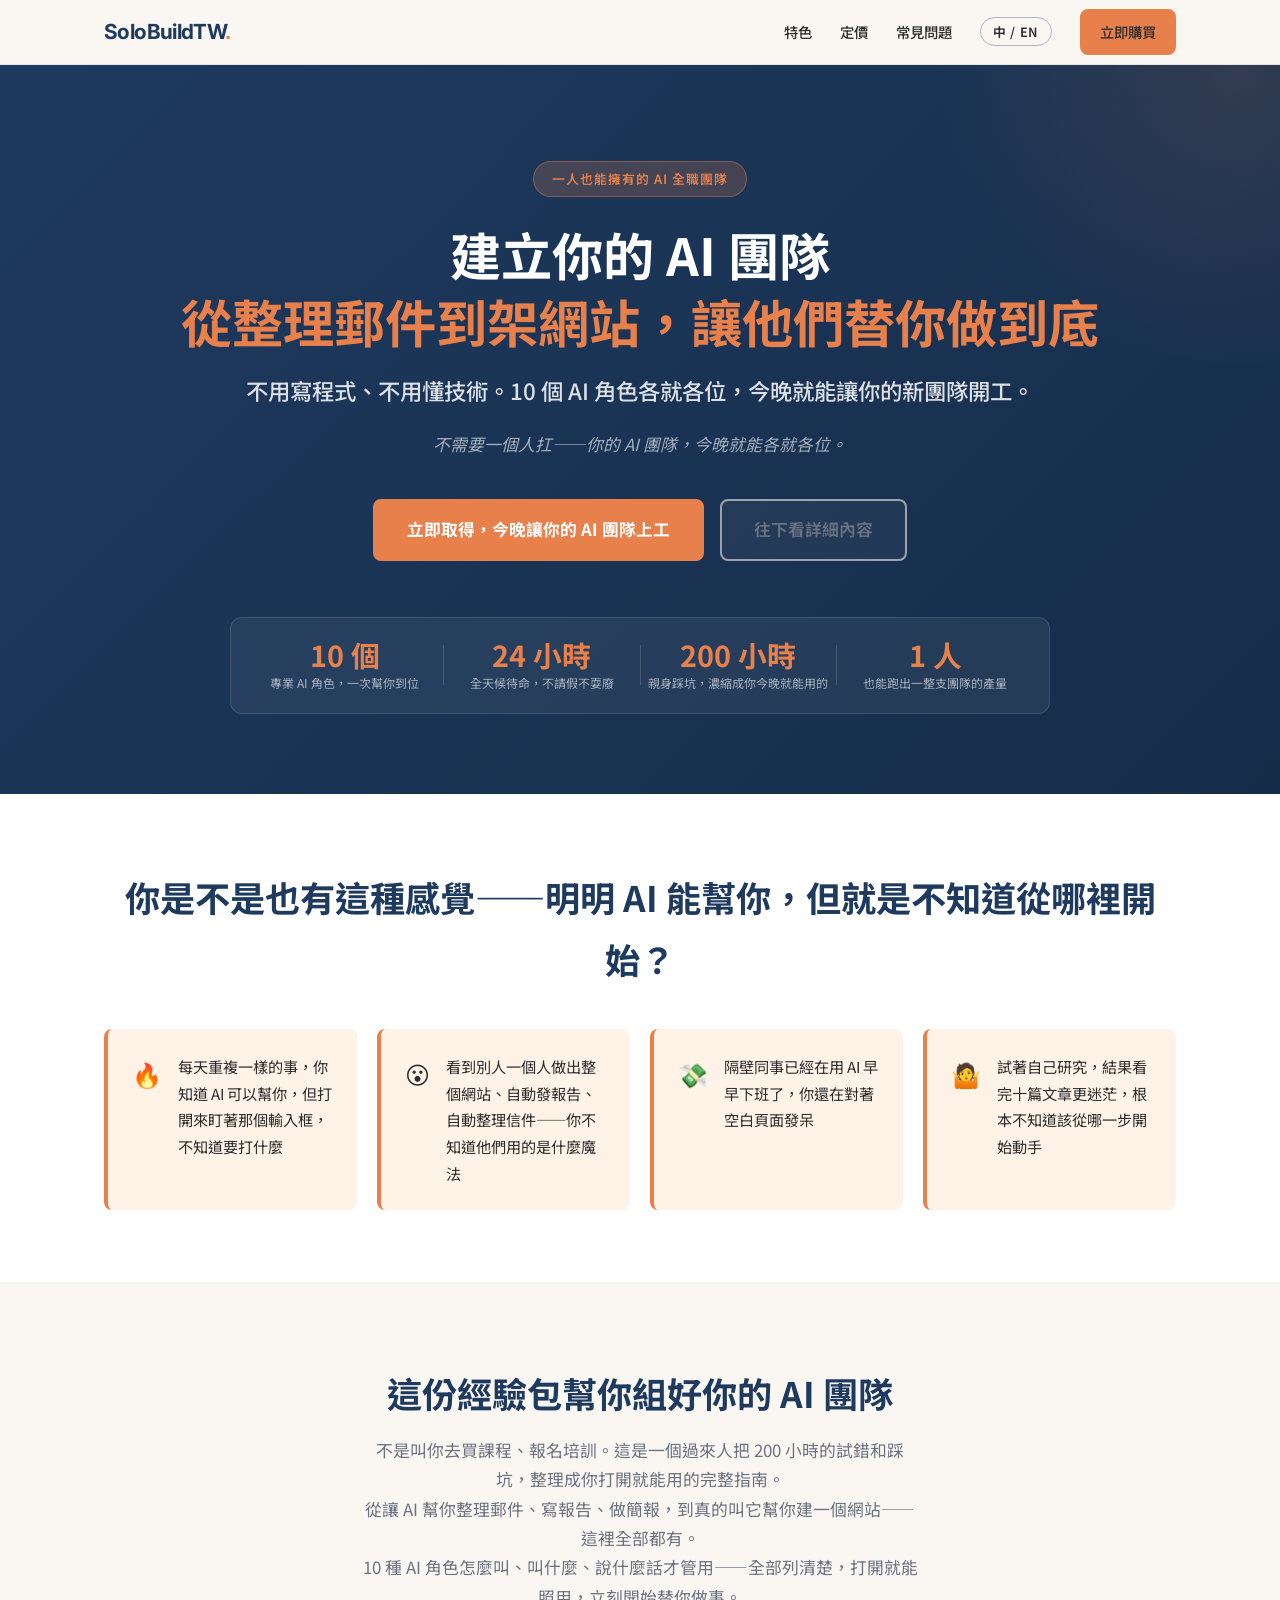
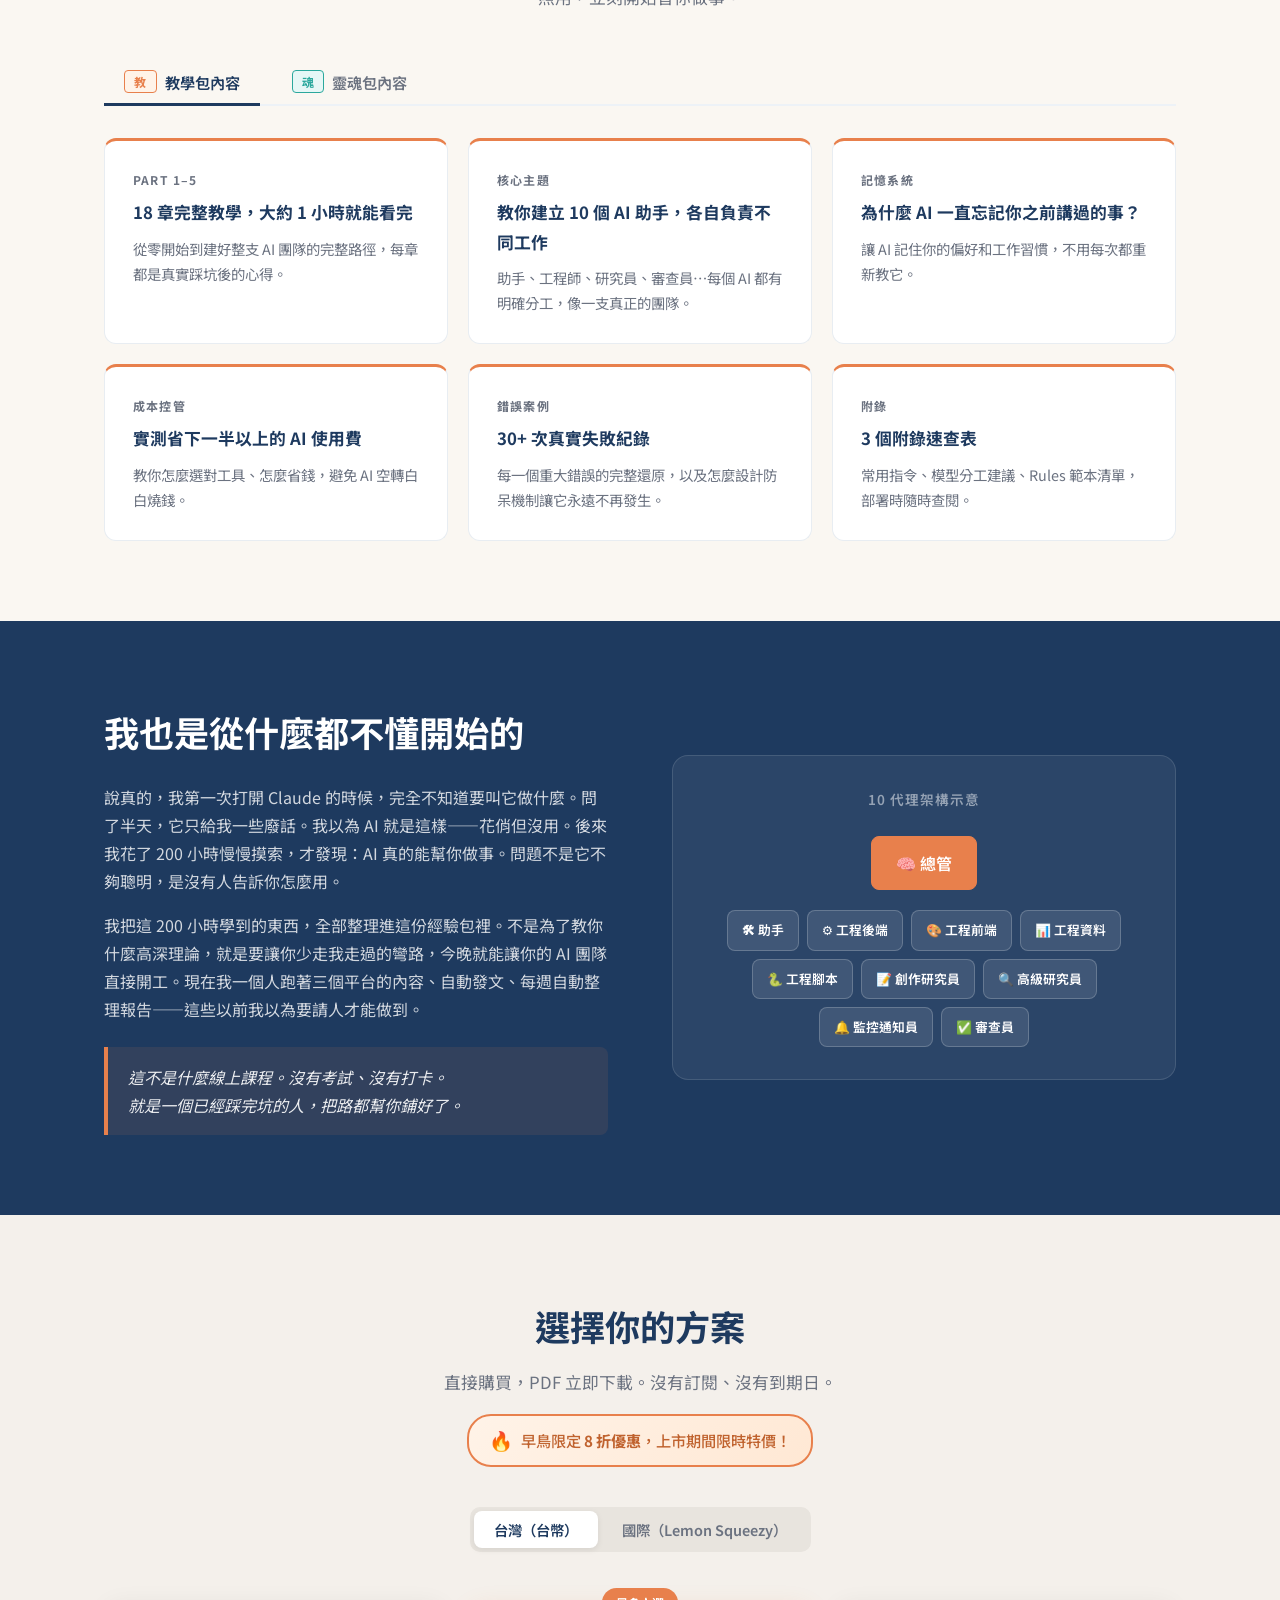
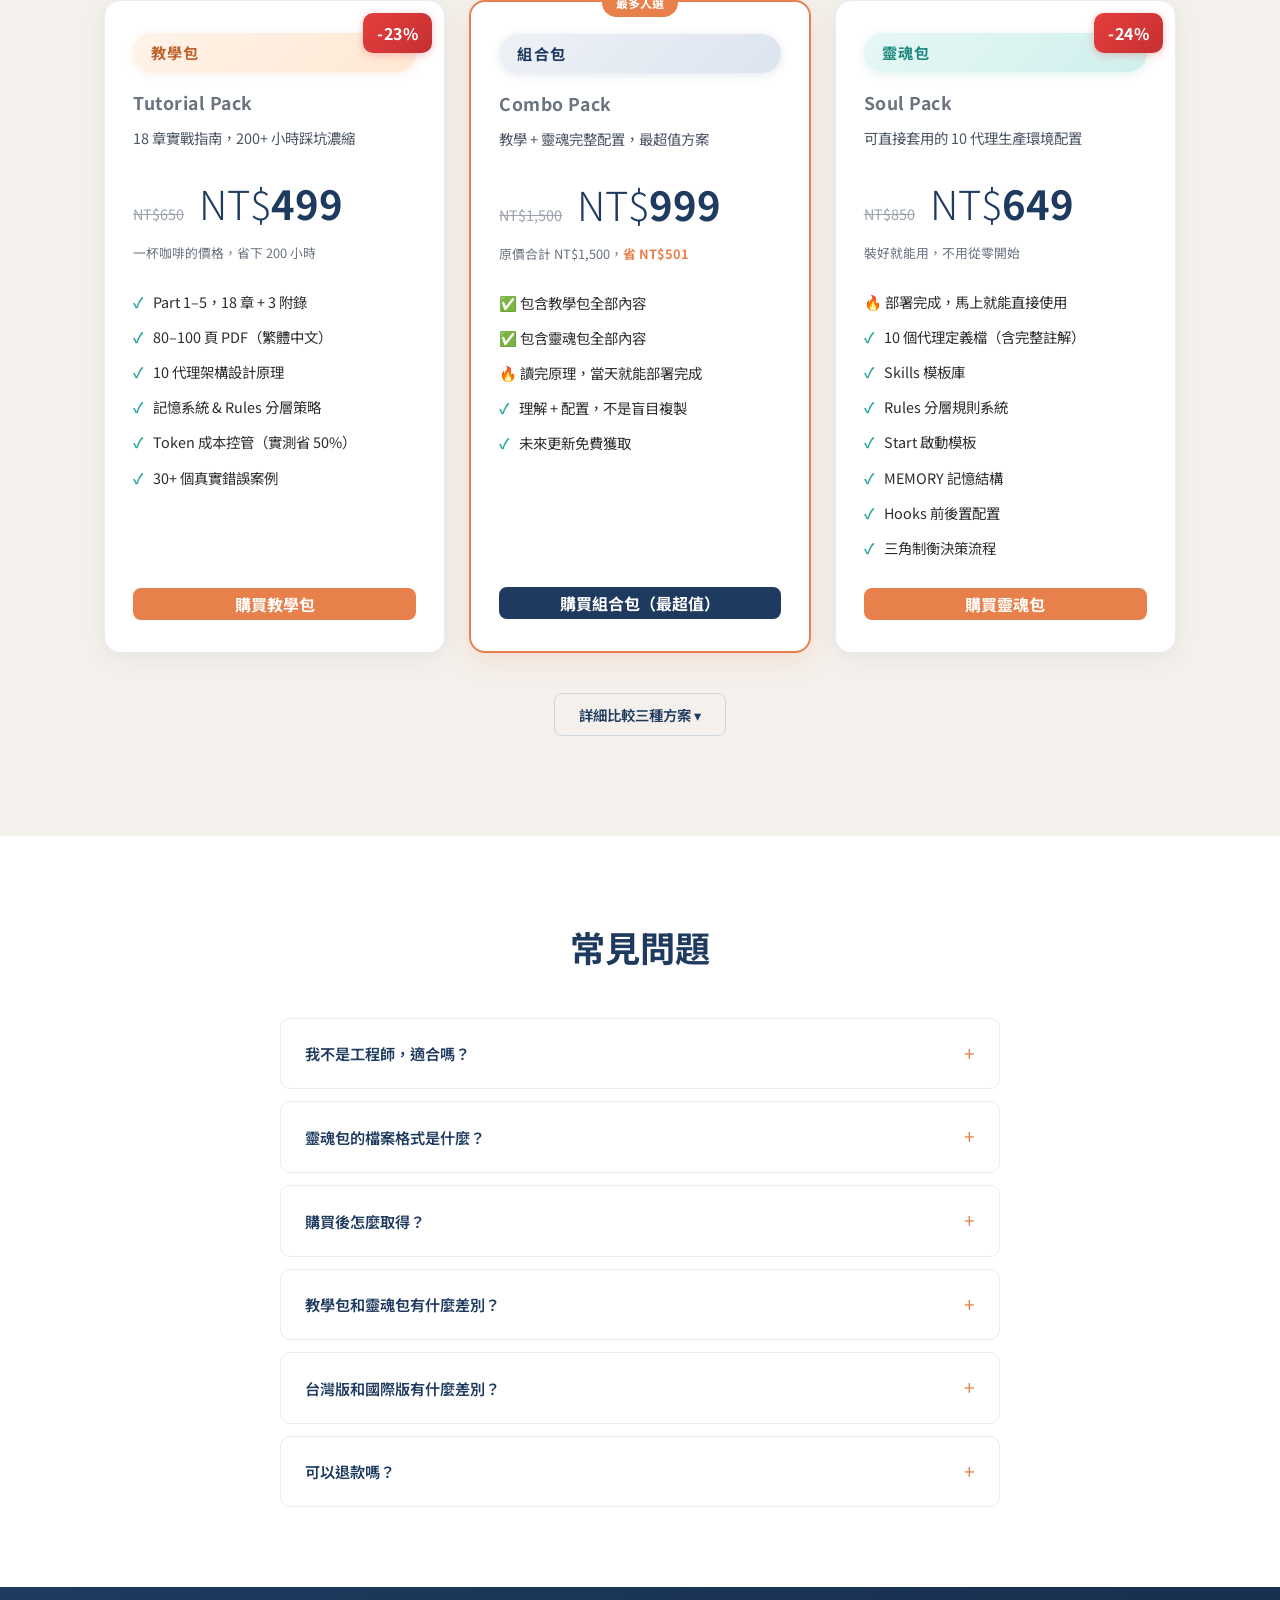
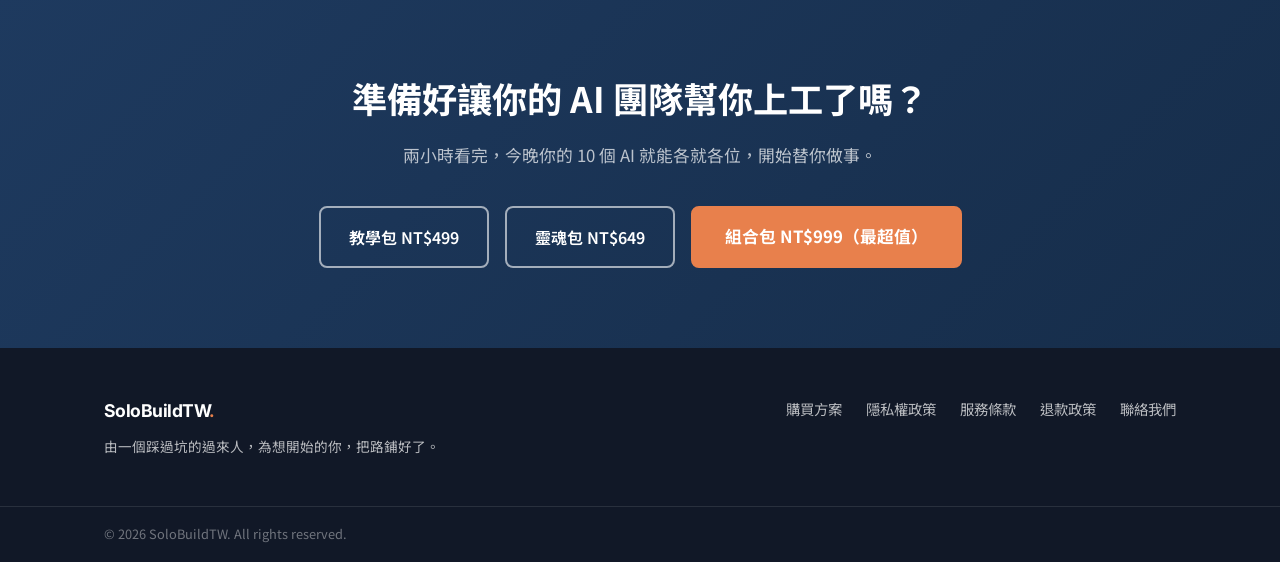
==== commit 6777e18b: "refactor: rewrite landing page copy — AI team positioning Shift messaging from "AI colleague" to "bu" ====
--- a/index.html
+++ b/index.html
@@ -46,27 +46,27 @@
   <!-- ========== HERO ========== -->
   <section class="hero">
     <div class="container hero-inner">
-      <div class="hero-badge" data-zh="AI 實戰經驗手冊" data-en="AI Battle-Tested Handbook">AI 實戰經驗手冊</div>
+      <div class="hero-badge" data-zh="一人也能擁有的 AI 全職團隊" data-en="Your Own Full-Time AI Team">一人也能擁有的 AI 全職團隊</div>
       <h1 class="hero-title">
-        <span data-zh="Claude Code 經驗包" data-en="Claude Code Experience Pack">Claude Code 經驗包</span><br />
-        <span class="accent" data-zh="你的同事已經在用 AI 了，你呢？" data-en="Your Colleagues Are Already Using AI. Are You?">你的同事已經在用 AI 了，你呢？</span>
+        <span data-zh="建立你的 AI 團隊" data-en="Build Your AI Team">建立你的 AI 團隊</span><br />
+        <span class="accent" data-zh="從整理郵件到架網站，讓他們替你做到底" data-en="From organizing emails to building websites — let them handle it all.">從整理郵件到架網站，讓他們替你做到底</span>
       </h1>
-      <p class="hero-subtitle" data-zh="不用寫程式、不用懂技術，今晚就能讓 AI 開始幫你做事" data-en="No coding, no tech skills needed — let AI start working for you tonight">不用寫程式、不用懂技術，今晚就能讓 AI 開始幫你做事</p>
+      <p class="hero-subtitle" data-zh="不用寫程式、不用懂技術。10 個 AI 角色各就各位，今晚就能讓你的新團隊開工。" data-en="No coding, no tech skills needed. 10 AI roles ready to go — your new team starts working tonight.">不用寫程式、不用懂技術。10 個 AI 角色各就各位，今晚就能讓你的新團隊開工。</p>
       <p class="hero-tagline">
-        <span data-zh-html="昨天你還在加班趕報告，<br class=&quot;hide-desktop&quot; />明天 AI 幫你午餐前就做完。" data-en-html="Yesterday you stayed late finishing reports.<br class=&quot;hide-desktop&quot; /> Tomorrow AI finishes them before lunch.">昨天你還在加班趕報告，<br class="hide-desktop" />明天 AI 幫你午餐前就做完。</span>
+        <span data-zh-html="不需要一個人扛——<br class=&quot;hide-desktop&quot; />你的 AI 團隊，今晚就能各就各位。" data-en-html="You don't have to do it alone —<br class=&quot;hide-desktop&quot; /> your AI team is ready to start tonight.">不需要一個人扛——<br class="hide-desktop" />你的 AI 團隊，今晚就能各就各位。</span>
       </p>
       <div class="hero-cta-group">
-        <a href="#pricing" class="btn btn-primary btn-lg" data-zh="立即取得，明天開始準時下班" data-en="Get It Now, Start Leaving Work On Time">立即取得，明天開始準時下班</a>
-        <a href="#features" class="btn btn-outline btn-lg" data-zh="了解內容" data-en="Learn More">了解內容</a>
+        <a href="#pricing" class="btn btn-primary btn-lg" data-zh="立即取得，今晚讓你的 AI 團隊上工" data-en="Get It Now — Let Your AI Team Start Tonight">立即取得，今晚讓你的 AI 團隊上工</a>
+        <a href="#features" class="btn btn-outline btn-lg" data-zh="往下看詳細內容" data-en="See what's inside">往下看詳細內容</a>
       </div>
       <div class="hero-social-proof">
-        <div class="stat-item"><span class="stat-num">1 小時</span><span class="stat-label" data-zh="做完別人一整天的工作" data-en="Finish a Full Day's Work">做完別人一整天的工作</span></div>
+        <div class="stat-item"><span class="stat-num">10 個</span><span class="stat-label" data-zh="專業 AI 角色，一次幫你到位" data-en="Professional AI roles, ready in one go">專業 AI 角色，一次幫你到位</span></div>
         <div class="stat-divider"></div>
-        <div class="stat-item"><span class="stat-num">10 個</span><span class="stat-label" data-zh="AI 助手 24 小時待命" data-en="AI Assistants On Call 24/7">AI 助手 24 小時待命</span></div>
+        <div class="stat-item"><span class="stat-num">24 小時</span><span class="stat-label" data-zh="全天候待命，不請假不耍廢" data-en="On call around the clock, no days off">全天候待命，不請假不耍廢</span></div>
         <div class="stat-divider"></div>
-        <div class="stat-item"><span class="stat-num">200+</span><span class="stat-label" data-zh="小時踩坑經驗，幫你避開" data-en="Hours of Mistakes, So You Don't Have To">小時踩坑經驗，幫你避開</span></div>
+        <div class="stat-item"><span class="stat-num">200 小時</span><span class="stat-label" data-zh="親身踩坑，濃縮成你今晚就能用的" data-en="Hard-won lessons, condensed for you tonight">親身踩坑，濃縮成你今晚就能用的</span></div>
         <div class="stat-divider"></div>
-        <div class="stat-item"><span class="stat-num">50%+</span><span class="stat-label" data-zh="省下的時間，拿來過生活" data-en="Time Saved, For Living Your Life">省下的時間，拿來過生活</span></div>
+        <div class="stat-item"><span class="stat-num">1 人</span><span class="stat-label" data-zh="也能跑出一整支團隊的產量" data-en="Can match the output of an entire team">也能跑出一整支團隊的產量</span></div>
       </div>
     </div>
   </section>
@@ -74,23 +74,23 @@
   <!-- ========== PAIN POINTS ========== -->
   <section class="pain-points">
     <div class="container">
-      <h2 class="section-title" data-zh="你是不是也遇過這些狀況？" data-en="Sound familiar?">你是不是也遇過這些狀況？</h2>
+      <h2 class="section-title" data-zh="你是不是也有這種感覺——明明 AI 能幫你，但就是不知道從哪裡開始？" data-en="Sound familiar? You know AI could help, but you just don't know where to start.">你是不是也有這種感覺——明明 AI 能幫你，但就是不知道從哪裡開始？</h2>
       <div class="pain-grid">
         <div class="pain-card">
           <div class="pain-icon">🔥</div>
-          <p data-zh="每天都在做重複的事，明明 AI 能幫忙，但不知道怎麼開始" data-en="Doing repetitive work every day — AI could help, but you don't know where to start">每天都在做重複的事，明明 AI 能幫忙，但不知道怎麼開始</p>
+          <p data-zh="每天重複一樣的事，你知道 AI 可以幫你，但打開來盯著那個輸入框，不知道要打什麼" data-en="Doing the same tasks every day. You know AI could help, but you open it up, stare at the input box, and have no idea what to type.">每天重複一樣的事，你知道 AI 可以幫你，但打開來盯著那個輸入框，不知道要打什麼</p>
         </div>
         <div class="pain-card">
           <div class="pain-icon">😮</div>
-          <p data-zh="同事用 AI 一小時做完報告，你花了一整天還沒寫完" data-en="Your colleague finished the report in an hour with AI — you spent all day and still aren't done">同事用 AI 一小時做完報告，你花了一整天還沒寫完</p>
+          <p data-zh="看到別人一個人做出整個網站、自動發報告、自動整理信件——你不知道他們用的是什麼魔法" data-en="Seeing others build entire websites solo, auto-send reports, auto-organize emails — and you have no idea what magic they're using.">看到別人一個人做出整個網站、自動發報告、自動整理信件——你不知道他們用的是什麼魔法</p>
         </div>
         <div class="pain-card">
           <div class="pain-icon">💸</div>
-          <p data-zh="試了 ChatGPT 只會聊天，根本不知道怎麼讓它幫你做正事" data-en="Tried ChatGPT but it only chats — no idea how to make it actually do real work">試了 ChatGPT 只會聊天，根本不知道怎麼讓它幫你做正事</p>
+          <p data-zh="隔壁同事已經在用 AI 早早下班了，你還在對著空白頁面發呆" data-en="Your colleague is already using AI to leave work early, while you're still staring at a blank page.">隔壁同事已經在用 AI 早早下班了，你還在對著空白頁面發呆</p>
         </div>
         <div class="pain-card">
           <div class="pain-icon">🤷</div>
-          <p data-zh="想學 AI 但資訊太多太雜，看完更迷茫不知道從哪開始" data-en="Want to learn AI but there's too much info — more confused after reading">想學 AI 但資訊太多太雜，看完更迷茫不知道從哪開始</p>
+          <p data-zh="試著自己研究，結果看完十篇文章更迷茫，根本不知道該從哪一步開始動手" data-en="You tried researching on your own, read ten articles, ended up more confused, and still don't know where to start.">試著自己研究，結果看完十篇文章更迷茫，根本不知道該從哪一步開始動手</p>
         </div>
       </div>
     </div>
@@ -100,9 +100,9 @@
   <section class="features" id="features">
     <div class="container">
       <div class="section-header">
-        <h2 class="section-title" data-zh="這份經驗包裡有什麼" data-en="What's Inside">這份經驗包裡有什麼</h2>
+        <h2 class="section-title" data-zh="這份經驗包幫你組好你的 AI 團隊" data-en="This Pack Builds Your AI Team For You">這份經驗包幫你組好你的 AI 團隊</h2>
         <p class="section-desc">
-          <span data-zh-html="你是否羨慕別人一個晚上就做出一個網站？<br />讓 AI 幫你寫報告、整理資料、回信、做簡報——<br />從 OpenClaw 到 Claude Code，200+ 小時踩坑濃縮，打包給你。" data-en-html="Ever wonder how someone builds a website in one evening?<br />Let AI write reports, organize data, reply emails, make presentations —<br />From OpenClaw to Claude Code, 200+ hours condensed, packaged for you.">你是否羨慕別人一個晚上就做出一個網站？<br />讓 AI 幫你寫報告、整理資料、回信、做簡報——<br />從 OpenClaw 到 Claude Code，200+ 小時踩坑濃縮，打包給你。</span>
+          <span data-zh-html="不是叫你去買課程、報名培訓。這是一個過來人把 200 小時的試錯和踩坑，整理成你打開就能用的完整指南。<br />從讓 AI 幫你整理郵件、寫報告、做簡報，到真的叫它幫你建一個網站——這裡全部都有。<br />10 種 AI 角色怎麼叫、叫什麼、說什麼話才管用——全部列清楚，打開就能照用，立刻開始替你做事。" data-en-html="No courses to buy. No bootcamps to sign up for. This is one person's 200 hours of trial and error, distilled into a guide you can open and use right away.<br />From organizing emails, writing reports, and making presentations, to actually building a website — it's all here.<br />10 AI roles: what to call them, what they do, what to say to make them work — all laid out, ready to use, start getting things done immediately.">不是叫你去買課程、報名培訓。這是一個過來人把 200 小時的試錯和踩坑，整理成你打開就能用的完整指南。<br />從讓 AI 幫你整理郵件、寫報告、做簡報，到真的叫它幫你建一個網站——這裡全部都有。<br />10 種 AI 角色怎麼叫、叫什麼、說什麼話才管用——全部列清楚，打開就能照用，立刻開始替你做事。</span>
         </p>
       </div>
 
@@ -193,11 +193,11 @@
   <section class="story">
     <div class="container story-inner">
       <div class="story-content">
-        <h2 class="section-title" data-zh="我也是從完全不會開始的" data-en="I Started From Zero Too">我也是從完全不會開始的</h2>
-        <p data-zh="幾個月前，我連 AI 能幹嘛都搞不清楚。看到別人用 AI 做這做那，覺得那是工程師的事，跟我無關。" data-en="A few months ago, I couldn't even figure out what AI could do. Seeing others use AI for everything, I thought it was an engineer thing — nothing to do with me.">幾個月前，我連 AI 能幹嘛都搞不清楚。看到別人用 AI 做這做那，覺得那是工程師的事，跟我無關。</p>
-        <p data-zh="直到我試了一次，發現 AI 真的能幫我做事——寫文章、整理資料、自動回覆、甚至幫我管理工作流程。但中間踩了超過 200 小時的坑。這份經驗包，就是我最希望當初有人給我的東西。" data-en="Until I tried it once and realized AI could actually do real work for me — write articles, organize data, auto-reply, even manage my workflow. But I stumbled through 200+ hours of mistakes. This experience pack is what I wish someone had given me from the start.">直到我試了一次，發現 AI 真的能幫我做事——寫文章、整理資料、自動回覆、甚至幫我管理工作流程。但中間踩了超過 200 小時的坑。這份經驗包，就是我最希望當初有人給我的東西。</p>
+        <h2 class="section-title" data-zh="我也是從什麼都不懂開始的" data-en="I Started Knowing Nothing Too">我也是從什麼都不懂開始的</h2>
+        <p data-zh="說真的，我第一次打開 Claude 的時候，完全不知道要叫它做什麼。問了半天，它只給我一些廢話。我以為 AI 就是這樣——花俏但沒用。後來我花了 200 小時慢慢摸索，才發現：AI 真的能幫你做事。問題不是它不夠聰明，是沒有人告訴你怎麼用。" data-en="Honestly, the first time I opened Claude, I had no idea what to tell it. I spent ages asking questions and got nothing but fluff. I thought AI was just hype — flashy but useless. Then I spent 200 hours slowly figuring it out, and realized: AI can genuinely do real work for you. The problem was never that it wasn't smart enough — nobody told you how to use it.">說真的，我第一次打開 Claude 的時候，完全不知道要叫它做什麼。問了半天，它只給我一些廢話。我以為 AI 就是這樣——花俏但沒用。後來我花了 200 小時慢慢摸索，才發現：AI 真的能幫你做事。問題不是它不夠聰明，是沒有人告訴你怎麼用。</p>
+        <p data-zh="我把這 200 小時學到的東西，全部整理進這份經驗包裡。不是為了教你什麼高深理論，就是要讓你少走我走過的彎路，今晚就能讓你的 AI 團隊直接開工。現在我一個人跑著三個平台的內容、自動發文、每週自動整理報告——這些以前我以為要請人才能做到。" data-en="I put everything I learned in those 200 hours into this experience pack. Not to teach you theory — just to save you from the detours I took, so your AI team can start working tonight. Now I run content across three platforms solo, auto-post, auto-generate weekly reports — things I used to think required hiring people.">我把這 200 小時學到的東西，全部整理進這份經驗包裡。不是為了教你什麼高深理論，就是要讓你少走我走過的彎路，今晚就能讓你的 AI 團隊直接開工。現在我一個人跑著三個平台的內容、自動發文、每週自動整理報告——這些以前我以為要請人才能做到。</p>
         <blockquote class="story-quote">
-          <span data-zh-html="這不是什麼線上課程。沒有考試、沒有證書。<br />就是一個過來人，把路都幫你鋪好了。" data-en-html="This isn't some online course. No exams, no certificates.<br />Just someone who's been through it, paving the way for you.">這不是什麼線上課程。沒有考試、沒有證書。<br />就是一個過來人，把路都幫你鋪好了。</span>
+          <span data-zh-html="這不是什麼線上課程。沒有考試、沒有打卡。<br />就是一個已經踩完坑的人，把路都幫你鋪好了。" data-en-html="This isn't some online course. No exams, no attendance.<br />Just someone who's been through it all, paving the way for you.">這不是什麼線上課程。沒有考試、沒有打卡。<br />就是一個已經踩完坑的人，把路都幫你鋪好了。</span>
         </blockquote>
       </div>
       <div class="story-visual">
@@ -420,8 +420,8 @@
   <!-- ========== FINAL CTA ========== -->
   <section class="final-cta">
     <div class="container final-cta-inner">
-      <h2 data-zh="準備好少折騰 200 小時了嗎？" data-en="Ready to Save 200 Hours of Trial and Error?">準備好少折騰 200 小時了嗎？</h2>
-      <p data-zh="兩小時看完，今晚就能用。" data-en="Read in two hours, use it tonight.">兩小時看完，今晚就能用。</p>
+      <h2 data-zh="準備好讓你的 AI 團隊幫你上工了嗎？" data-en="Ready to Put Your AI Team to Work?">準備好讓你的 AI 團隊幫你上工了嗎？</h2>
+      <p data-zh="兩小時看完，今晚你的 10 個 AI 就能各就各位，開始替你做事。" data-en="Read in two hours. Tonight, your 10 AIs get into position and start working for you.">兩小時看完，今晚你的 10 個 AI 就能各就各位，開始替你做事。</p>
       <div class="final-cta-buttons">
         <a href="https://solobuildtw.lemonsqueezy.com" class="btn btn-outline-light" data-zh="教學包 NT$499" data-en="Tutorial $19" data-href-tw="https://solobuildtw.lemonsqueezy.com" data-href-intl="https://solobuild.lemonsqueezy.com/checkout/buy/387dbd23-83d0-4cd4-82db-063989bbfb29">教學包 NT$499</a>
         <a href="https://solobuildtw.lemonsqueezy.com" class="btn btn-outline-light" data-zh="靈魂包 NT$649" data-en="Soul $25" data-href-tw="https://solobuildtw.lemonsqueezy.com" data-href-intl="https://solobuild.lemonsqueezy.com/checkout/buy/6b021c97-5a28-4057-af77-5268419c23f9">靈魂包 NT$649</a>
@@ -435,7 +435,7 @@
     <div class="container footer-inner">
       <div class="footer-brand">
         <span class="brand-logo">SoloBuildTW</span>
-        <p data-zh="由一個過來人，為想開始的你打造。" data-en="Built by someone who's been there, for someone ready to start.">由一個過來人，為想開始的你打造。</p>
+        <p data-zh="由一個踩過坑的過來人，為想開始的你，把路鋪好了。" data-en="Built by someone who's been through it all, paving the way for you.">由一個踩過坑的過來人，為想開始的你，把路鋪好了。</p>
       </div>
       <div class="footer-links">
         <a href="#pricing" data-zh="購買方案" data-en="Buy">購買方案</a>
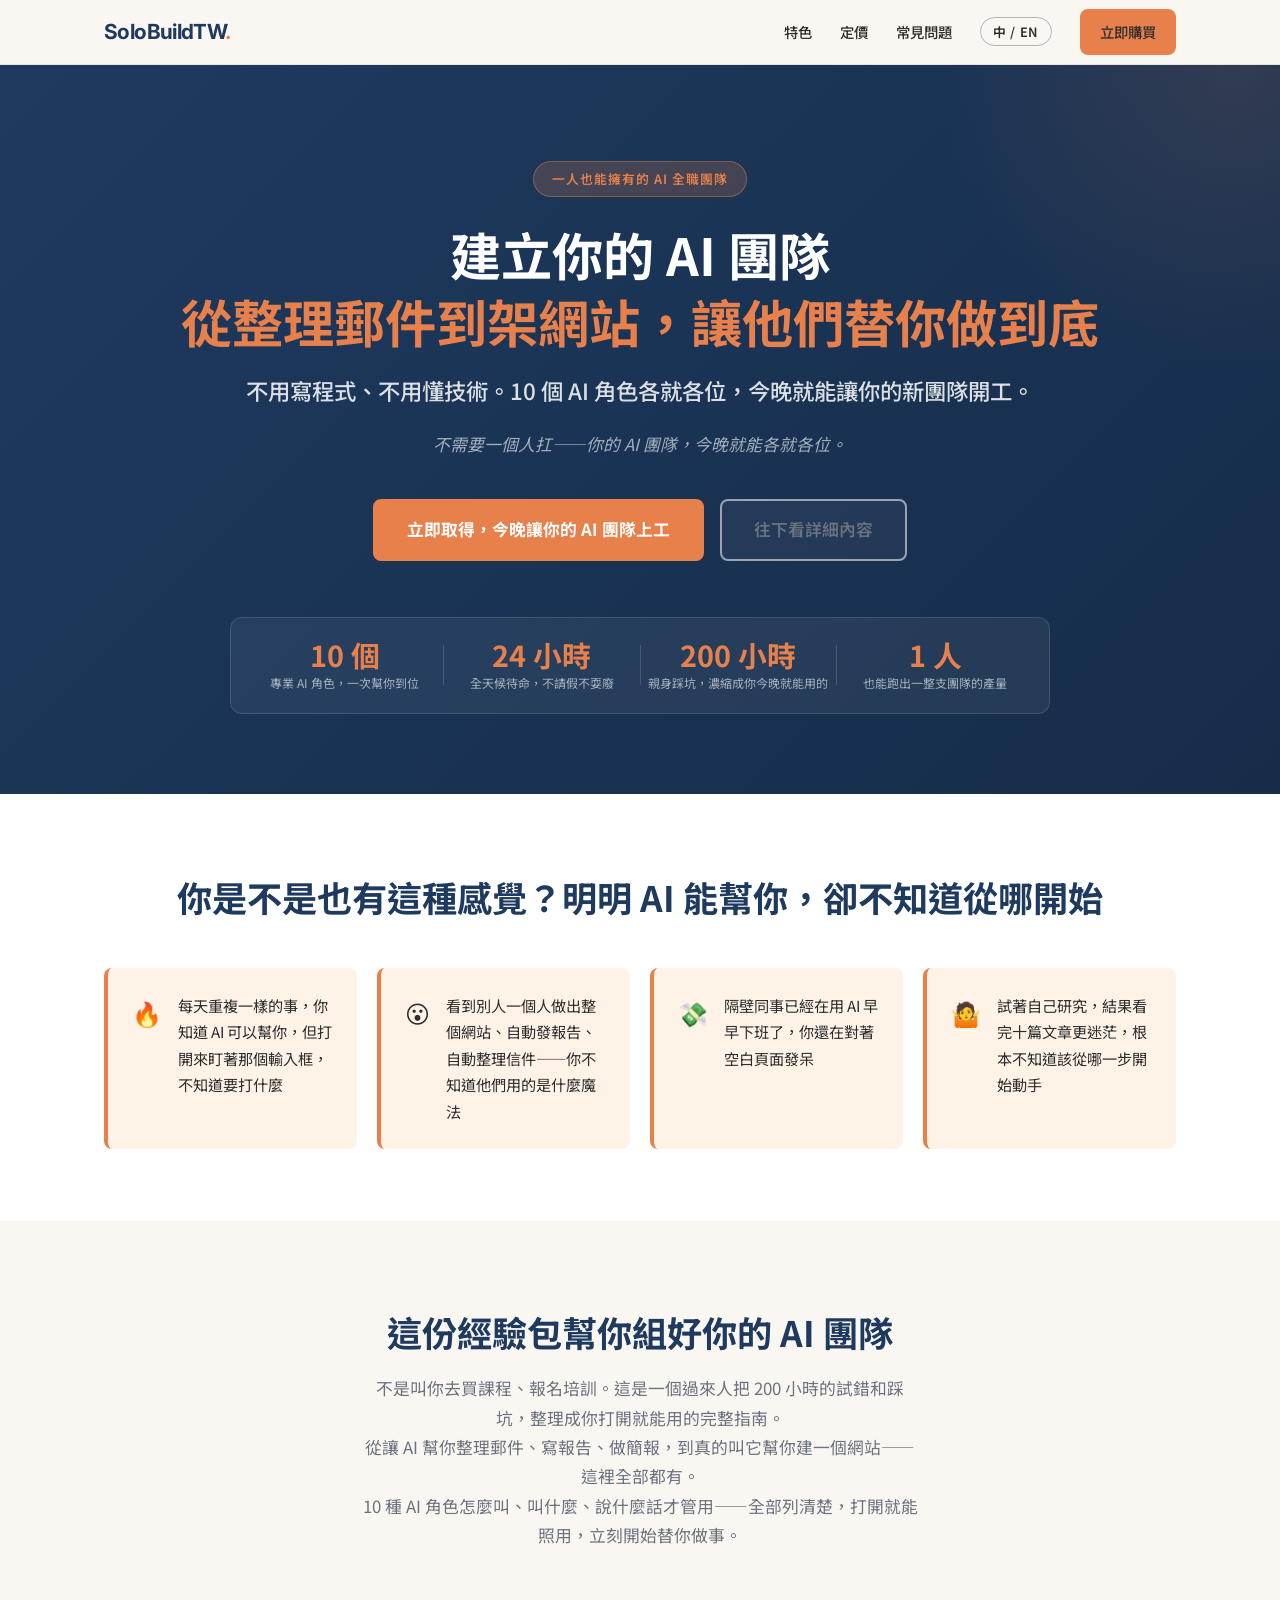
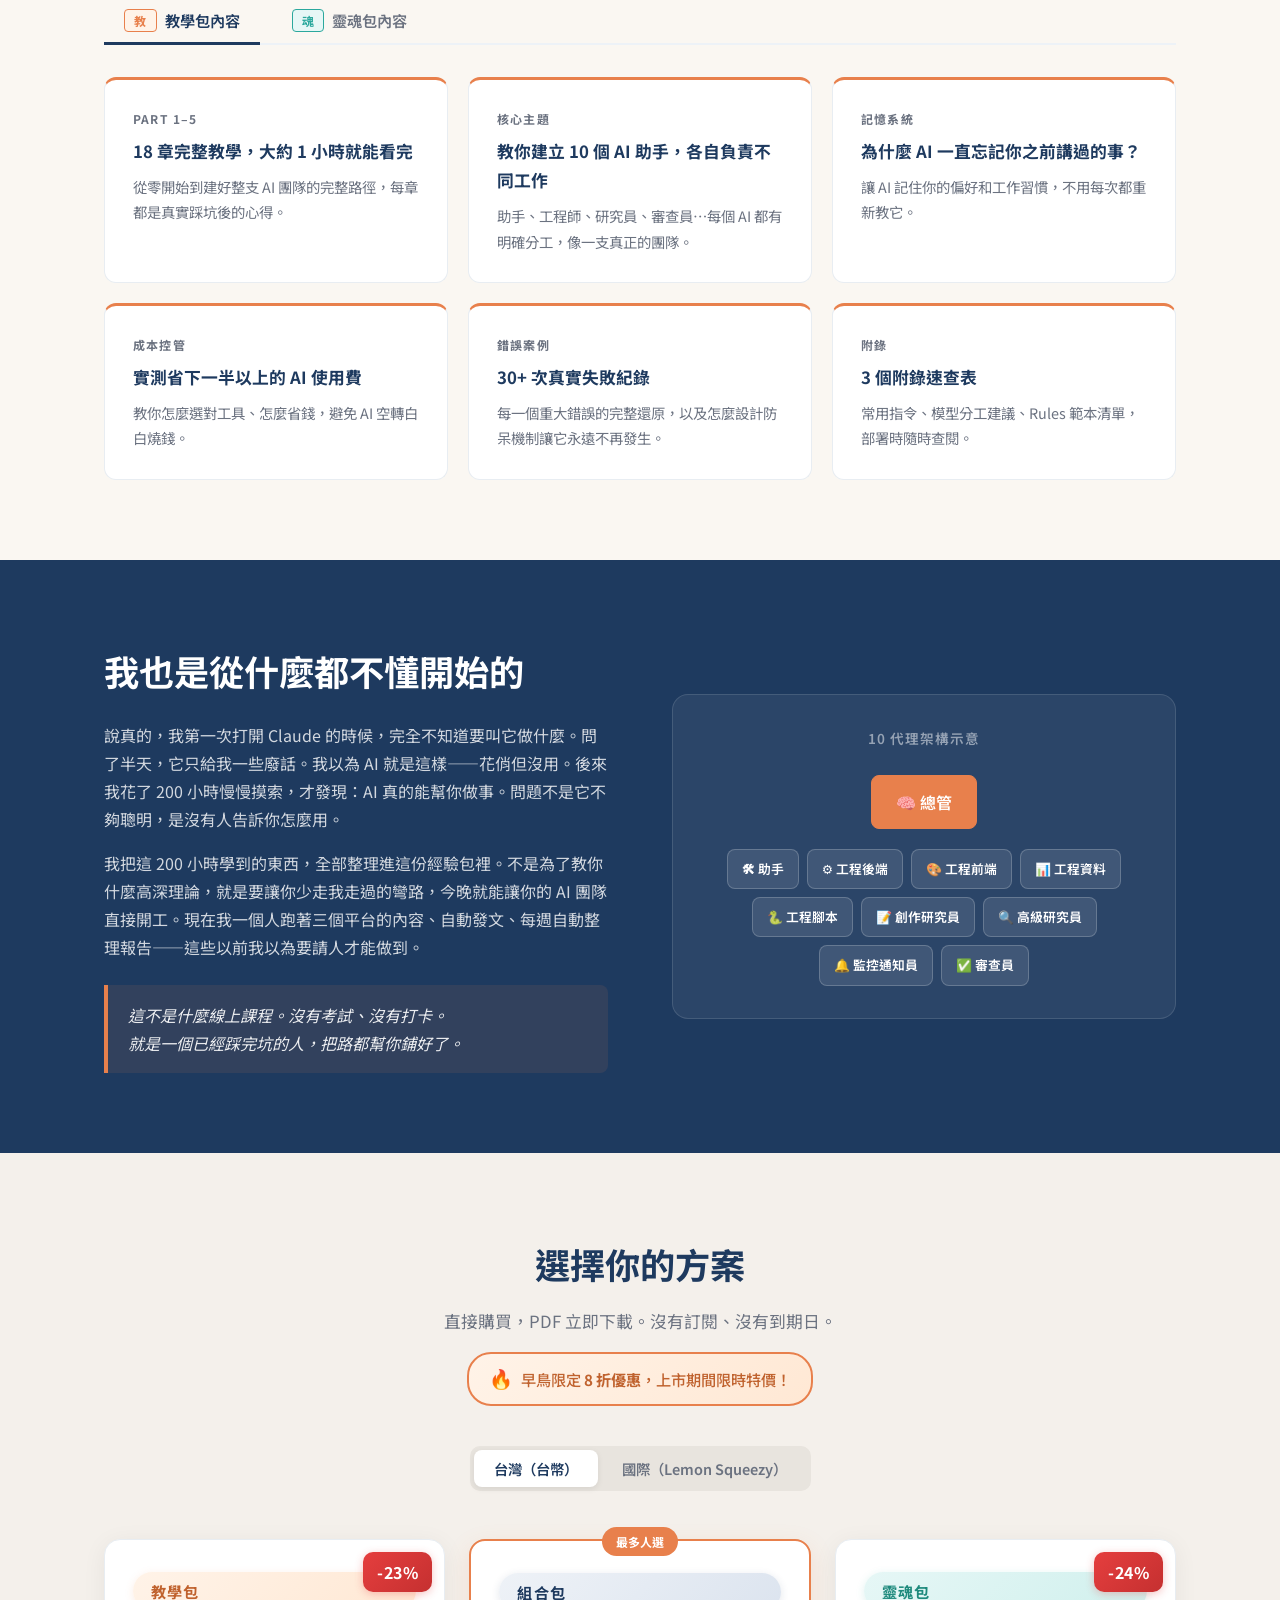
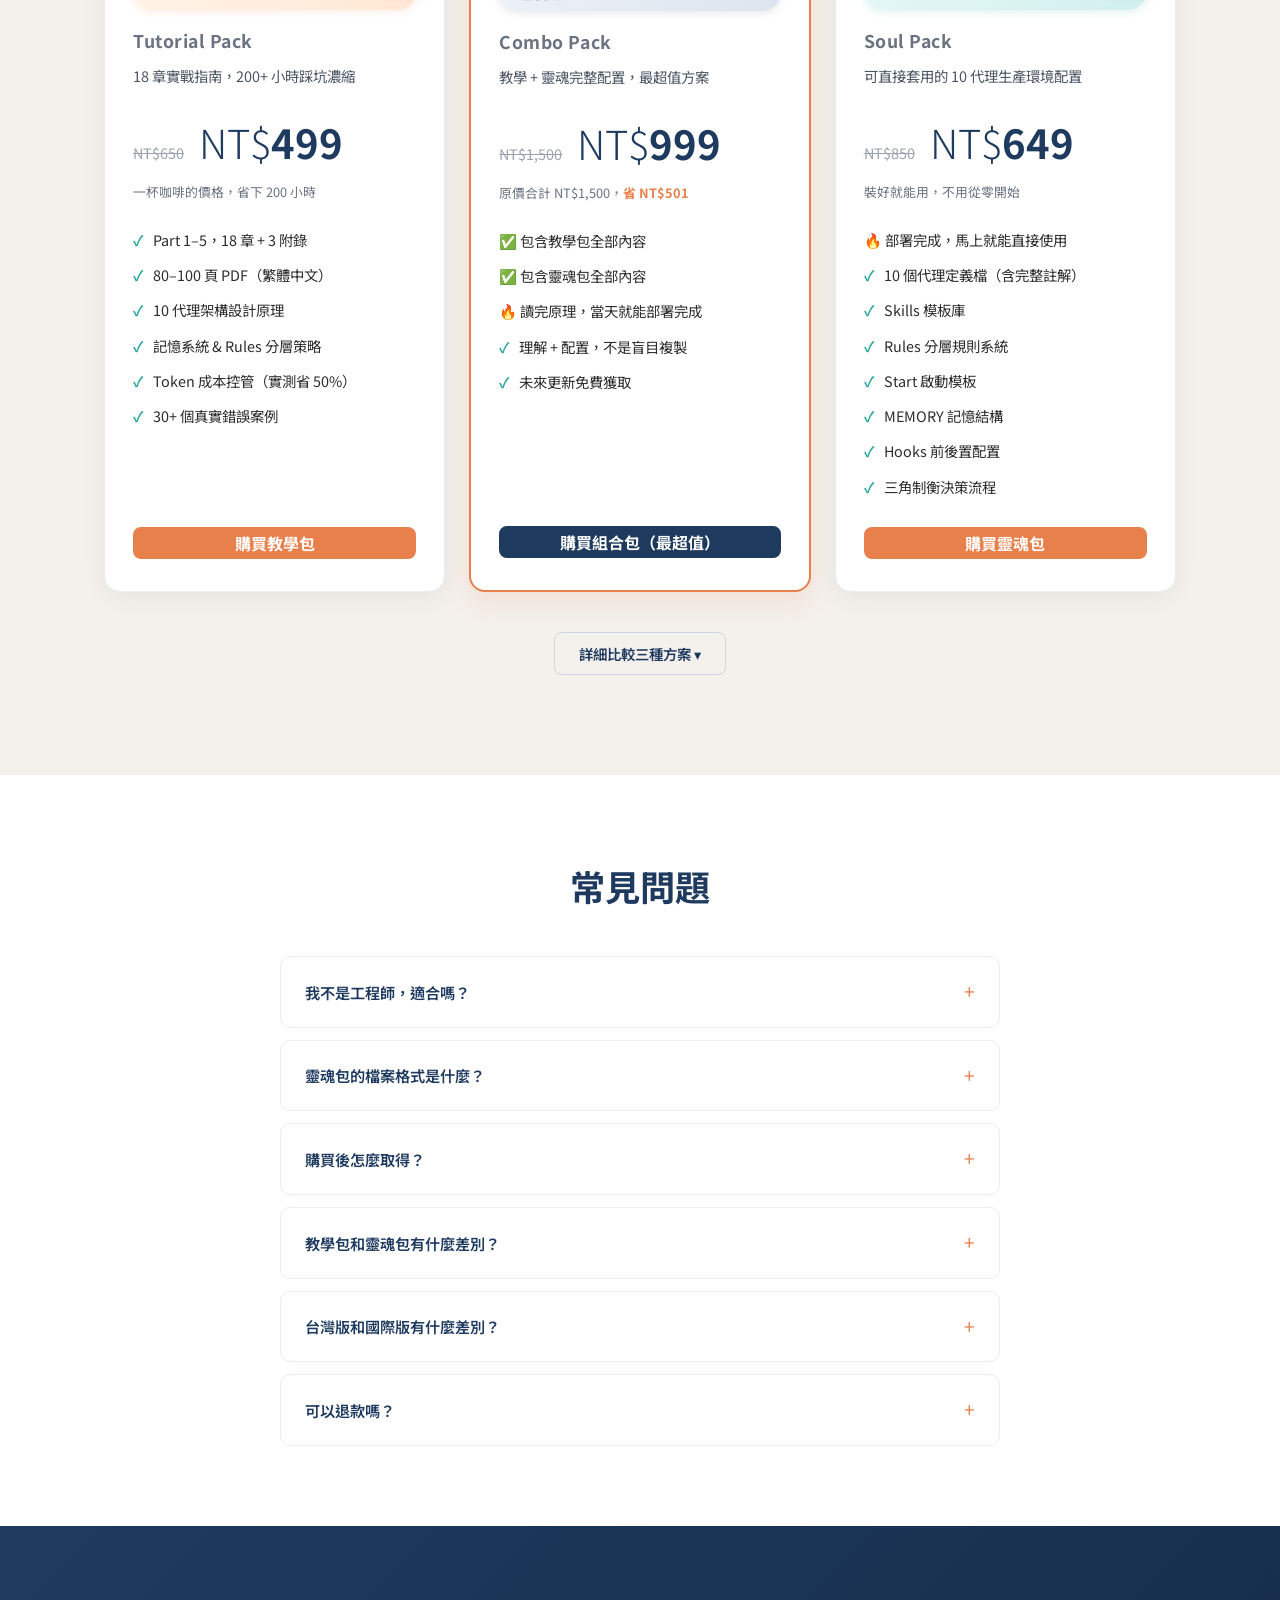
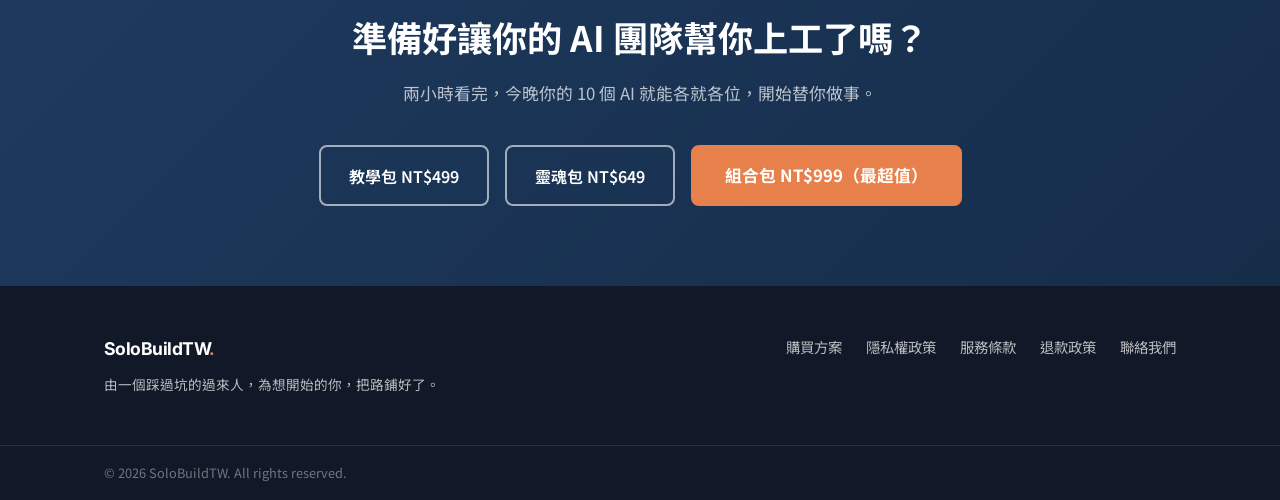
==== commit d12bfba6: "fix: merge pain points title back into single line Co-Authored-By: Claude Opus 4.6 (1M context) <nor" ====
--- a/index.html
+++ b/index.html
@@ -74,7 +74,7 @@
   <!-- ========== PAIN POINTS ========== -->
   <section class="pain-points">
     <div class="container">
-      <h2 class="section-title" data-zh="你是不是也有這種感覺——明明 AI 能幫你，但就是不知道從哪裡開始？" data-en="Sound familiar? You know AI could help, but you just don't know where to start.">你是不是也有這種感覺——明明 AI 能幫你，但就是不知道從哪裡開始？</h2>
+      <h2 class="section-title" data-zh="你是不是也有這種感覺？明明 AI 能幫你，卻不知道從哪開始" data-en="Sound familiar? AI could help, but you don't know where to start.">你是不是也有這種感覺？明明 AI 能幫你，卻不知道從哪開始</h2>
       <div class="pain-grid">
         <div class="pain-card">
           <div class="pain-icon">🔥</div>
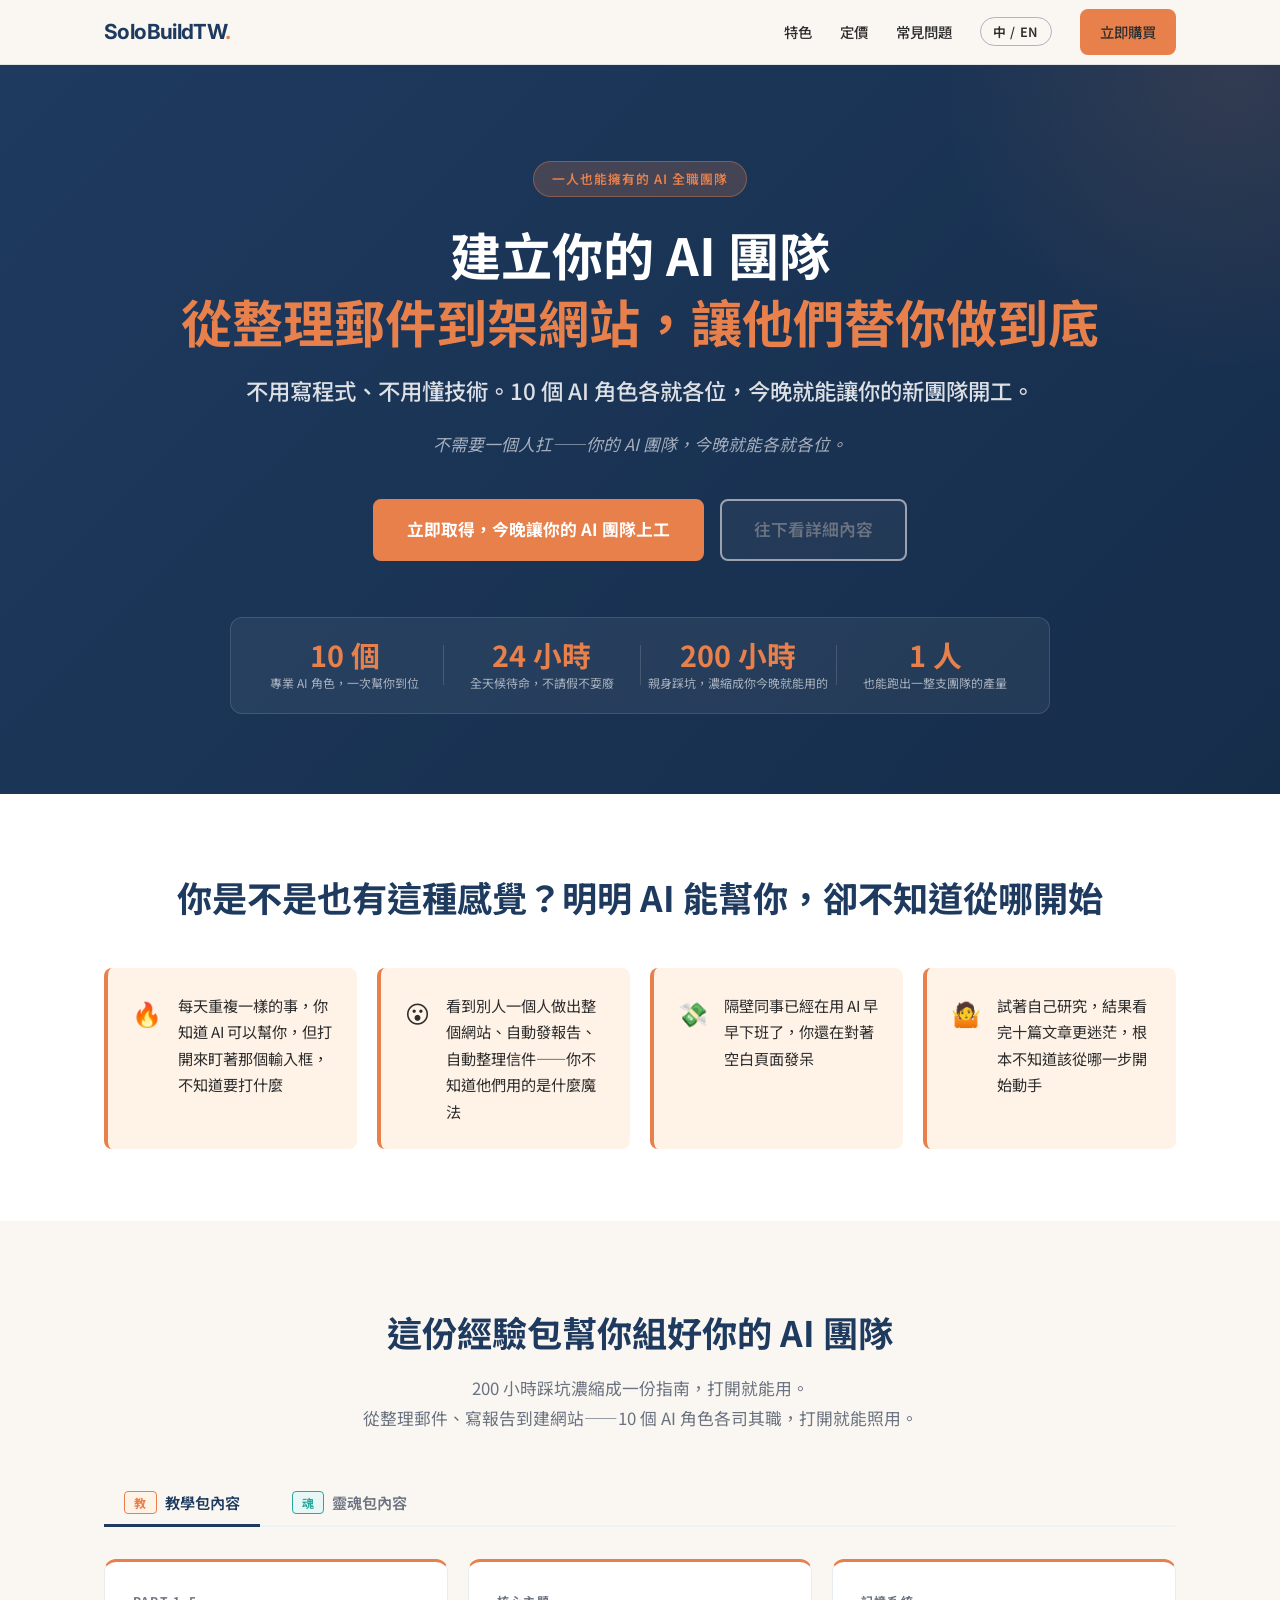
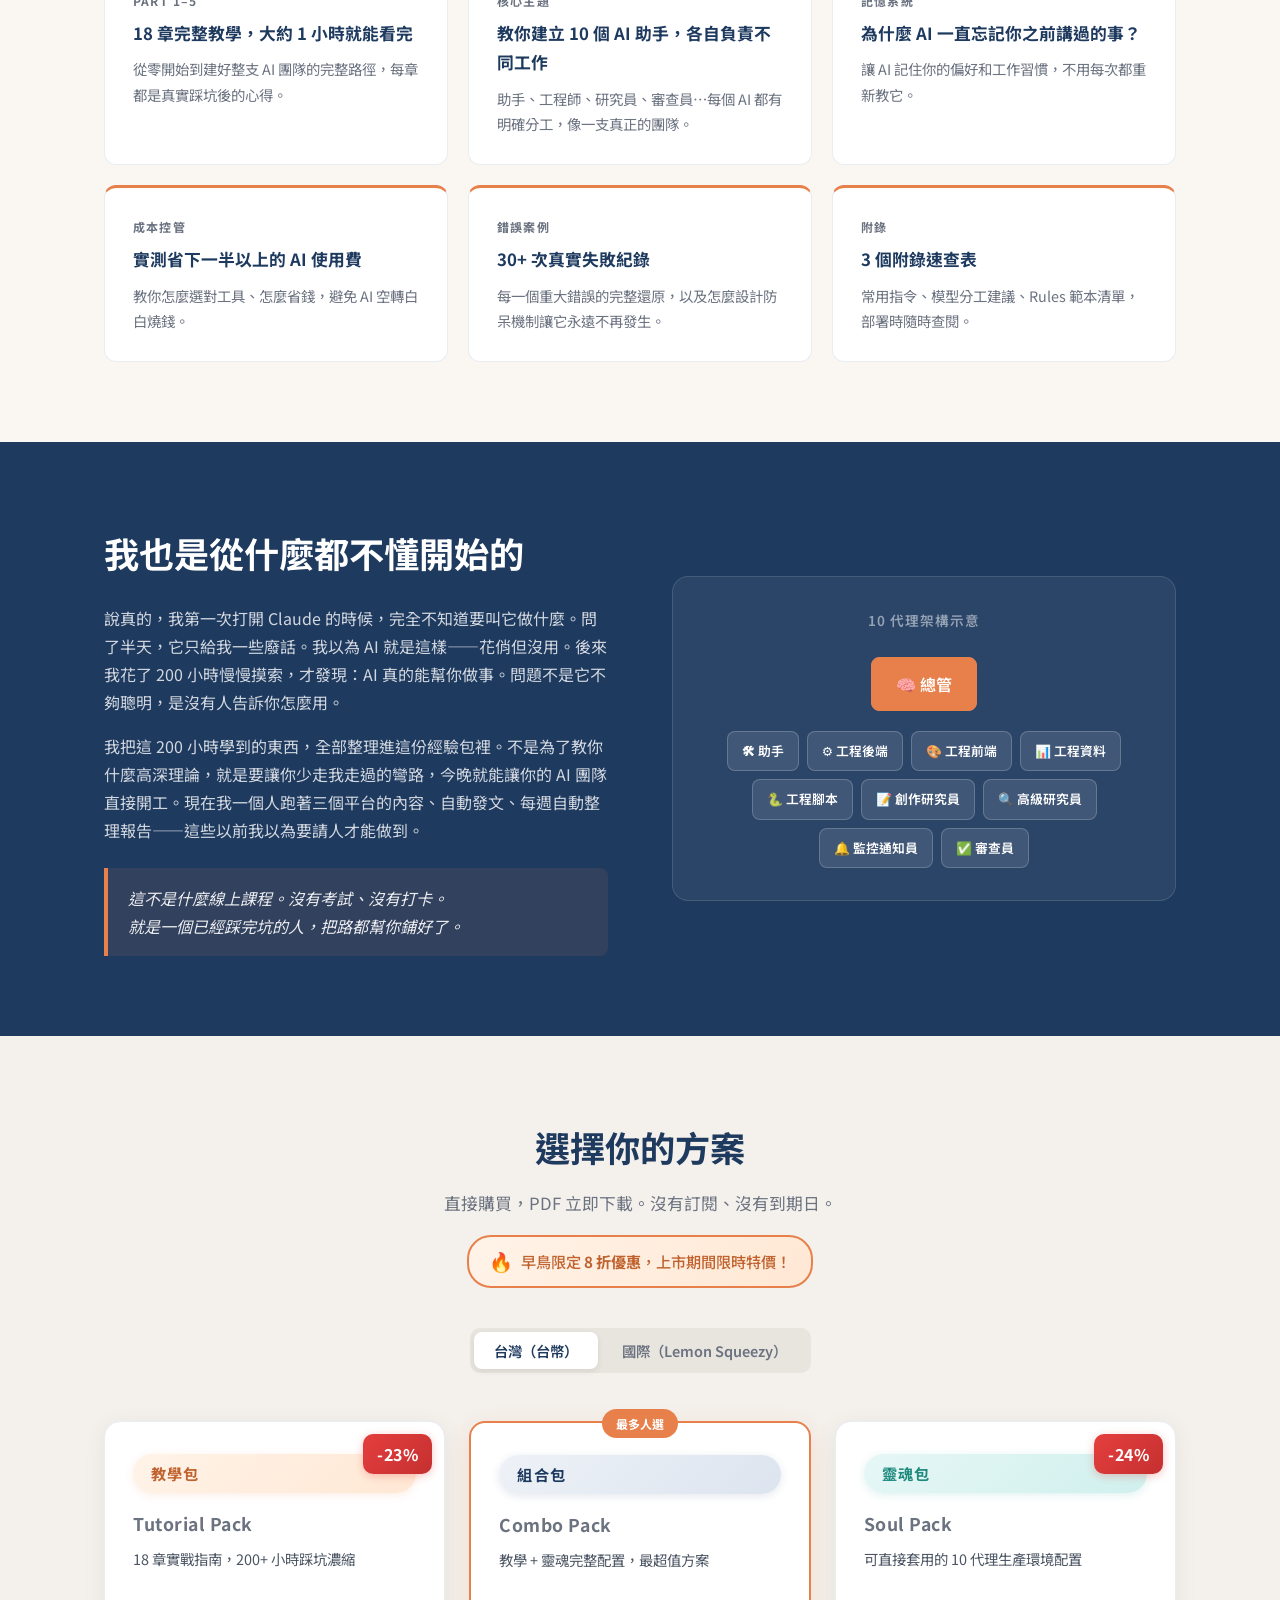
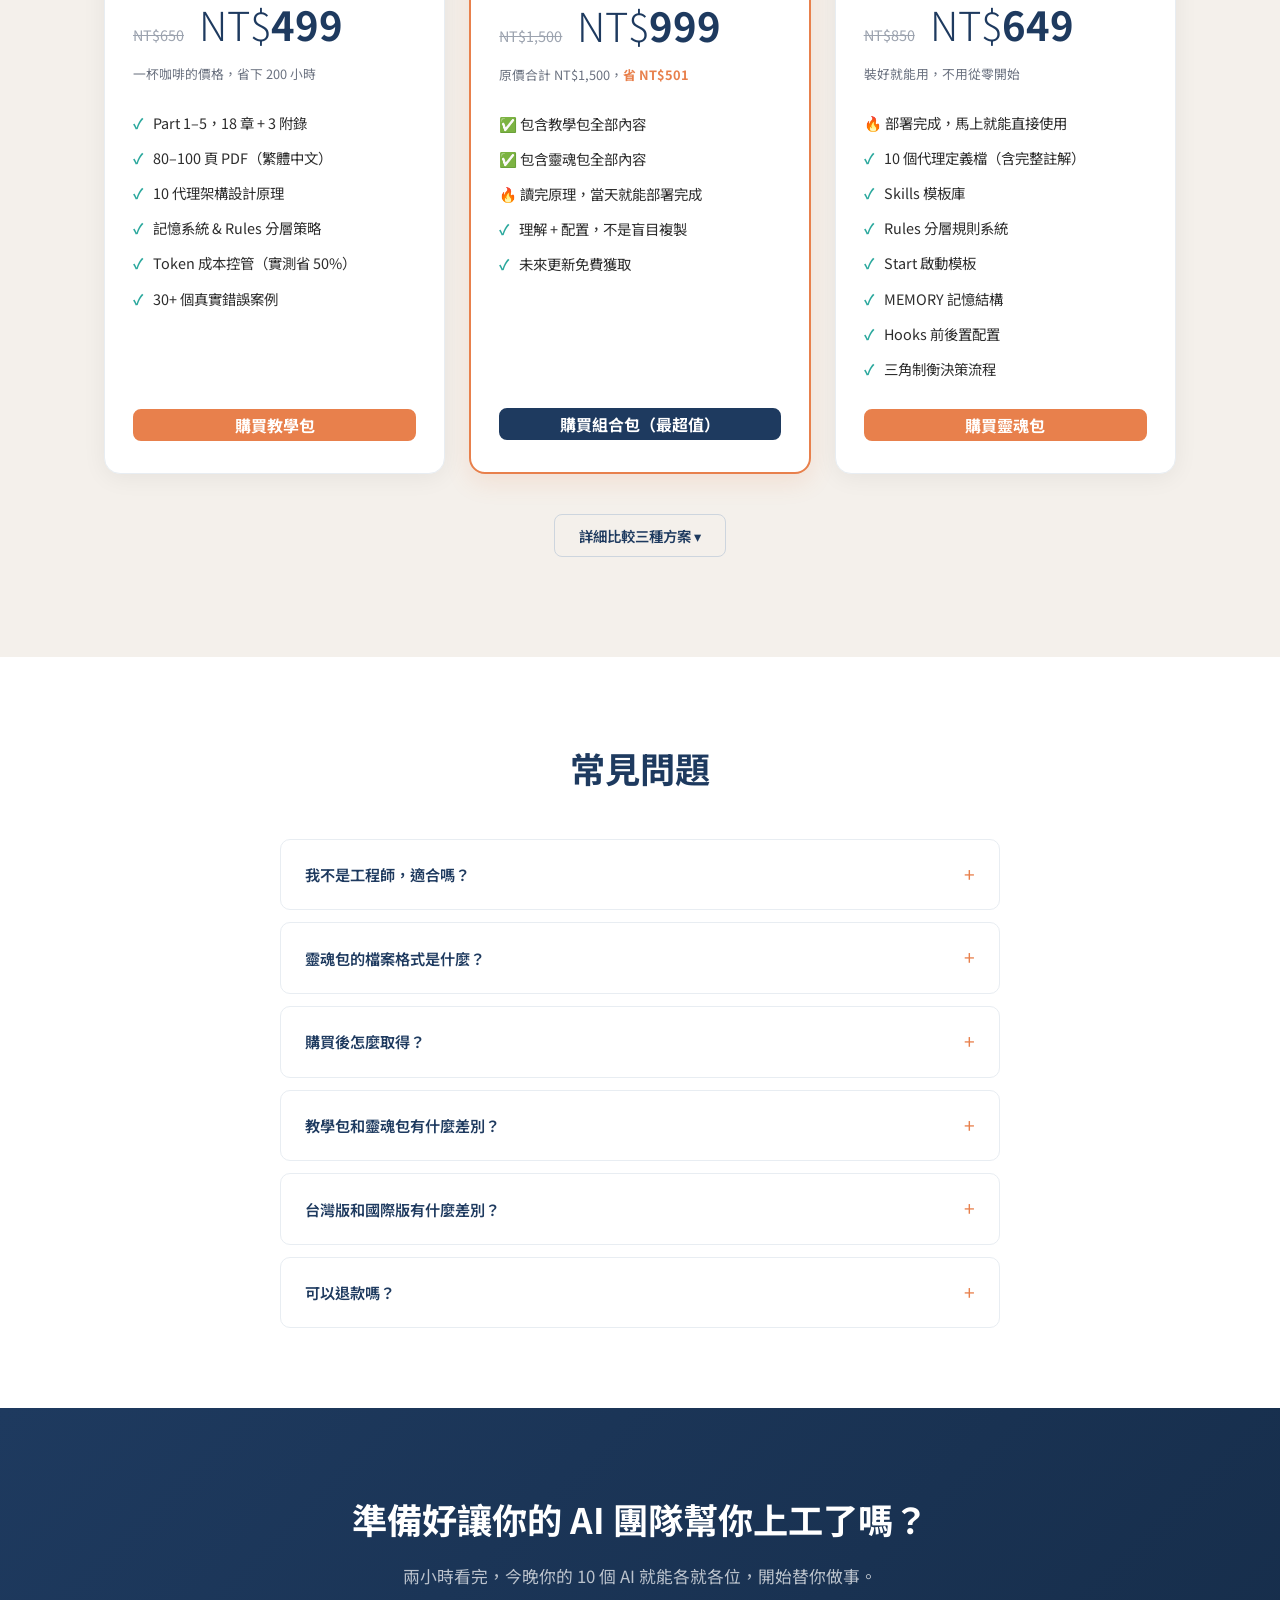
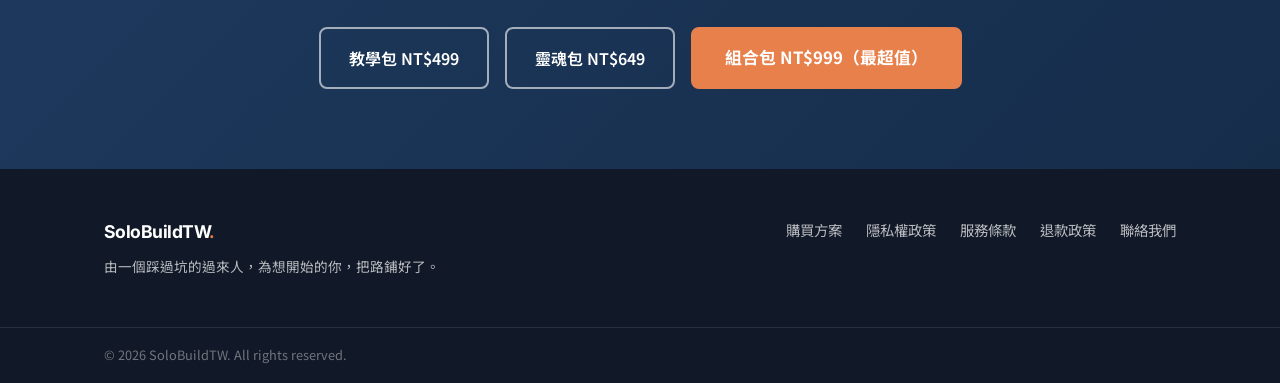
==== commit 84857f8b: "feat: add Lemon Squeezy affiliate tracking script Co-Authored-By: Claude Opus 4.6 (1M context) <nore" ====
--- a/index.html
+++ b/index.html
@@ -25,6 +25,9 @@
     gtag('js', new Date());
     gtag('config', 'G-MFM38NPEGE');
   </script>
+  <!-- Lemon Squeezy Affiliate Tracking -->
+  <script>window.lemonSqueezyAffiliateConfig = { store: "solobuildtw" };</script>
+  <script src="https://lmsqueezy.com/affiliate.js" defer></script>
 </head>
 <body>
 
@@ -102,7 +105,7 @@
       <div class="section-header">
         <h2 class="section-title" data-zh="這份經驗包幫你組好你的 AI 團隊" data-en="This Pack Builds Your AI Team For You">這份經驗包幫你組好你的 AI 團隊</h2>
         <p class="section-desc">
-          <span data-zh-html="不是叫你去買課程、報名培訓。這是一個過來人把 200 小時的試錯和踩坑，整理成你打開就能用的完整指南。<br />從讓 AI 幫你整理郵件、寫報告、做簡報，到真的叫它幫你建一個網站——這裡全部都有。<br />10 種 AI 角色怎麼叫、叫什麼、說什麼話才管用——全部列清楚，打開就能照用，立刻開始替你做事。" data-en-html="No courses to buy. No bootcamps to sign up for. This is one person's 200 hours of trial and error, distilled into a guide you can open and use right away.<br />From organizing emails, writing reports, and making presentations, to actually building a website — it's all here.<br />10 AI roles: what to call them, what they do, what to say to make them work — all laid out, ready to use, start getting things done immediately.">不是叫你去買課程、報名培訓。這是一個過來人把 200 小時的試錯和踩坑，整理成你打開就能用的完整指南。<br />從讓 AI 幫你整理郵件、寫報告、做簡報，到真的叫它幫你建一個網站——這裡全部都有。<br />10 種 AI 角色怎麼叫、叫什麼、說什麼話才管用——全部列清楚，打開就能照用，立刻開始替你做事。</span>
+          <span data-zh-html="200 小時踩坑濃縮成一份指南，打開就能用。<br />從整理郵件、寫報告到建網站——10 個 AI 角色各司其職，打開就能照用。" data-en-html="200 hours of hard-won experience, distilled into one guide you can open and use right away.<br />From organizing emails and writing reports to building websites — 10 AI roles, each with a clear job, ready to go.">200 小時踩坑濃縮成一份指南，打開就能用。<br />從整理郵件、寫報告到建網站——10 個 AI 角色各司其職，打開就能照用。</span>
         </p>
       </div>
 
